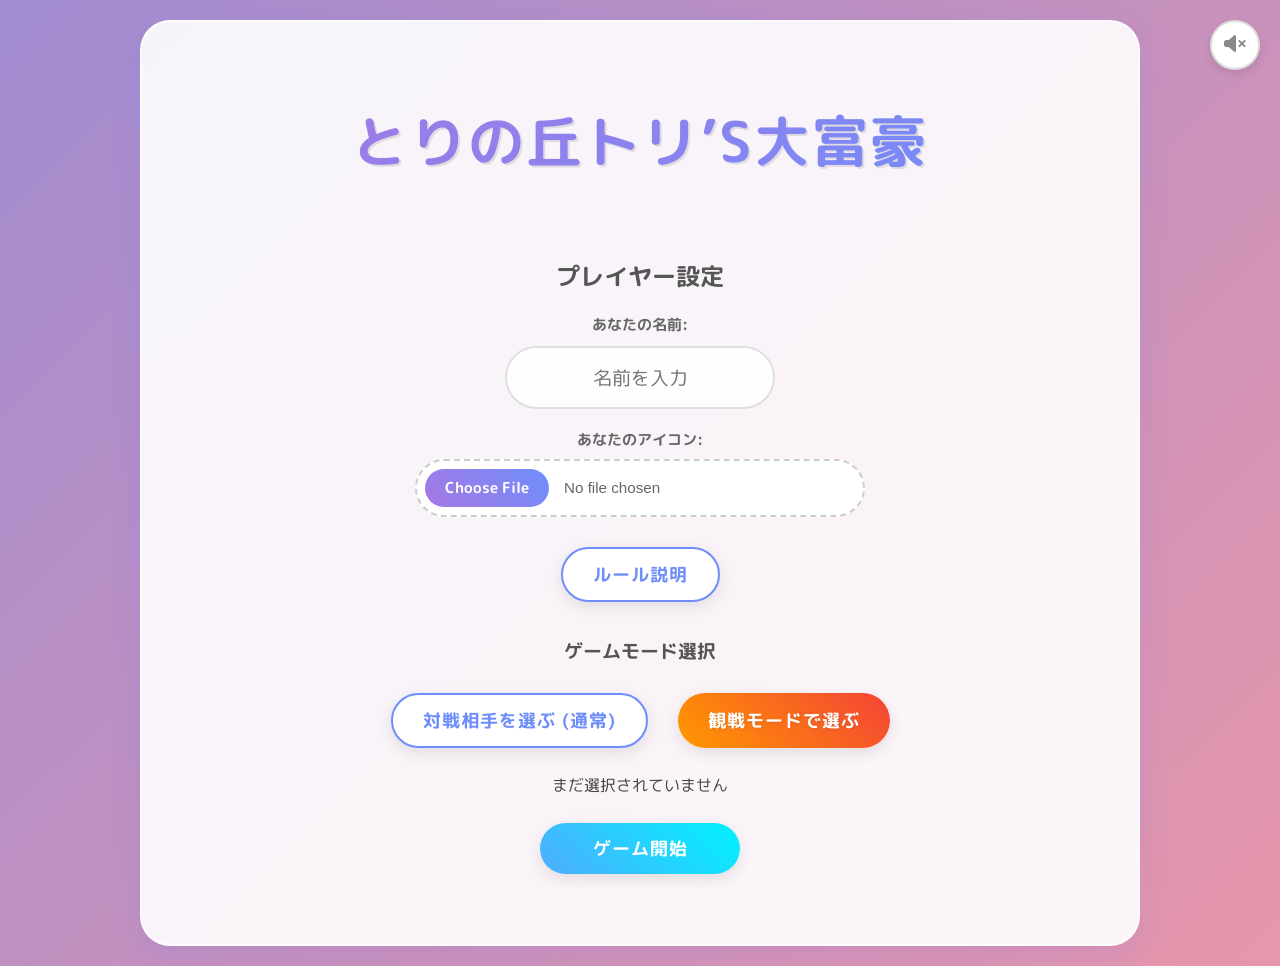
==== index.html @ 0a6dfde7 "Update index.html" ====
<!DOCTYPE html>
<html lang="ja">
<head>
  <meta charset="UTF-8">
  <meta name="viewport" content="width=device-width, initial-scale=1.0, maximum-scale=1.0, user-scalable=no">
  <script async src="https://www.googletagmanager.com/gtag/js?id=G-GNTX973GET"></script>
  <script>
    window.dataLayer = window.dataLayer || [];
    function gtag(){dataLayer.push(arguments);}
    gtag('js', new Date());
    gtag('config', 'G-GNTX973GET');
  </script>
  <title>無料ブラウザ大富豪！AIキャラと1人で対戦できるトランプゲーム｜とりの丘トリ’S</title>
  <meta name="description" content="インストール不要！1人ですぐ遊べる無料の大富豪ブラウザゲーム。みりんてゃとクラスメイト達が賑やかに戦うAI対戦で、都落ち・献上・観戦モードも搭載！">
  <meta name="keywords" content="大富豪, 無料, ブラウザゲーム, トランプ, 1人, AI対戦, とりの丘">
  <meta name="google-site-verification" content="b7ayC_ApkqZfpMCdnvnmZPQtpDMW8FATSpv0q1T2uV4" />
  <!-- 基本メタ -->
  <meta name="theme-color" content="#ffb6d5">

  <!-- Icons -->
  <link rel="icon" href="favicon.ico">
  <link rel="apple-touch-icon" href="apple-touch-icon.png">

  <!-- OGP -->
  <meta property="og:title" content="とりの丘トリズ大富豪">
  <meta property="og:description" content="インストール不要！1人ですぐ遊べる無料の大富豪ブラウザゲーム。みりんてゃとクラスメイト達が賑やかに戦うAI対戦で、都落ち・献上・観戦モードも搭載！">
  <meta property="og:image" content="https://daifugo-mofu.vercel.app/ogp.png">
  <meta property="og:url" content="https://daifugo-mofu.vercel.app/">
  <meta property="og:type" content="website">

  <!-- Font Awesome -->
  <link rel="stylesheet" href="https://cdnjs.cloudflare.com/ajax/libs/font-awesome/6.4.0/css/all.min.css">
  
  <!-- CSS -->
  <link rel="stylesheet" href="style.css">
</head>
<body>
    <!-- BGM切り替えボタン -->
    <button id="bgm-toggle" class="bgm-btn">
        <i class="fa-solid fa-volume-xmark"></i>
    </button>
    
    <!-- オーディオタグ -->
    <audio id="bgm-audio" src="daifugoBGM.ogg" loop preload="auto"></audio>

    <!-- ゲーム内通知（一番手前に表示） -->
    <div id="game-notification"></div>

    <!-- メインゲームコンテナ -->
    <div id="game-container">
        <h1>とりの丘トリ’S大富豪</h1>
        
        <!-- セットアップ画面 -->
        <div id="setup-screen">
            <h2>プレイヤー設定</h2>
            
            <div class="input-group">
                <label for="player-name">あなたの名前:</label>
                <input type="text" id="player-name" placeholder="名前を入力">
            </div>

            <div class="input-group">
                <label for="player-image">あなたのアイコン:</label>
                <input type="file" id="player-image" accept="image/png, image/jpeg, image/jpg, image/gif">
            </div>
            
            <button id="show-rules">ルール説明</button>
            
            <h3>ゲームモード選択</h3>
            <div style="display: flex; justify-content: center; gap: 10px; flex-wrap: wrap;">
                <button id="select-characters-btn">対戦相手を選ぶ (通常)</button>
                <button id="spectator-mode-btn" style="background: linear-gradient(45deg, #FF9800, #F44336);">観戦モードで選ぶ</button>
            </div>

            <div id="ai-character-selection" style="margin-top: 15px;">
                <p id="selection-status">まだ選択されていません</p>
            </div>
            
            <button id="start-game">ゲーム開始</button>
        </div>

        <!-- ゲームプレイ画面 -->
        <div id="game-screen" style="display: none;">
            <div id="field"></div>
            <div id="players"></div>
            <div id="player-hand"></div>
            <!-- ★スキップボタン（最初は非表示） -->
            <button id="skip-game-btn" style="display: none; margin: 0 auto 20px auto; background: linear-gradient(45deg, #FFC107, #FF9800); color: white; padding: 10px 30px; border-radius: 50px; font-weight: bold; box-shadow: 0 4px 15px rgba(255, 152, 0, 0.4);">
                <i class="fa-solid fa-forward"></i> 残りの試合をスキップ
            </button>
            <div id="controls">
                <button id="play-button">出す</button>
                <button id="pass-button">パス</button>
            </div>
        </div>
    </div>
    
    <!-- ルール説明モーダル -->
    <div id="rules-modal" class="modal">
        <div class="modal-content">
            <span class="close">&times;</span>
            <h2>ルール説明</h2>
            <div id="rule-explanation">
                <p>・最初に山札の52枚を、選択した人数で均等に配ります。</p>
                <p>・ゲームは時計回りで進行し、順番にカードを出します。</p>
                <p>・カードは同じ数字のものを1枚以上まとめて出せます。</p>
                <p>・場のカードより強いカードのみ出せます。（革命中は強弱が逆転します）</p>
                <p>・カードの強さは、3 < 4 < 5 < 6 < 7 < 8 < 9 < 10 < J < Q < K < A < 2 です。</p>
                <p>・8を含むカードを出すと、場が流れてリセットされ、同じ枚数のカードが出せます。</p>
                <p>・同じ数字を4枚出すと「革命」が発生し、カードの強弱が逆転します。</p>
                <p>・手札をすべて出し切ると上がりとなり、順位（大富豪・富豪・貧民・大貧民）が決定します。</p>
            
                <h3>【都落ち】</h3>
                <p>・前の試合で「大富豪」だったプレイヤーが、次の試合で負けた場合、順位に関係なく自動的に「大貧民」へ落ちます。</p>
            
                <h3>【献上（カード交換）】</h3>
                <p>・試合開始時、「大貧民」は「大富豪」に最も強いカードを2枚献上します。（富豪↔貧民は1枚）</p>
            
                <h3>【観戦モード】</h3>
                <p>・プレイヤーが参加せず、NPCキャラ（みりんてゃ達）が自動対戦する試合を観戦できます。</p>
            </div>
        </div>
    </div>

    <!-- キャラクター選択モーダル -->
    <div id="character-modal" class="modal">
        <!-- ワープボタン -->
        <button id="modal-jump-btn"><i class="fa-solid fa-arrow-down"></i></button>
    
        <div class="modal-content character-modal-content">
            <span class="close" id="close-character-modal">&times;</span>
            <h2>キャラクターを選択</h2>
            
            <div class="character-grid" id="character-grid">
                <!-- キャラクター一覧はJavaScriptで動的に生成 -->
            </div>
            
            <div class="character-details" id="character-details">
                <h3>キャラクタープロフィール</h3>
                <div class="character-portrait">
                    <img id="character-portrait" src="" alt="キャラクター画像">
                </div>
                <div class="character-info">
                    <h4 id="character-name">名前: -</h4>
                    <p id="character-mbti">MBTI: -</p>
                    <p id="character-enneagram">エニアグラム: -</p>
                    <p id="character-socionics" style="display:none;">ソシオニクス: -</p> 
                    <p id="character-description">説明: -</p>
                </div>
            </div>
            
            <div class="selected-characters" id="selected-characters">
                <h3>選択されたキャラクター</h3>
                <div id="selected-characters-list"></div>
                <button id="confirm-selection" class="confirm-btn">選択を確定</button>
            </div>
        </div>
    </div>

    <!-- リザルト（結果発表）モーダル -->
    <div id="result-modal" class="modal">
        <div class="modal-content result-content">
            <h2>ゲーム終了！</h2>
            <div id="result-list">
                <!-- ここに順位が入る -->
            </div>
            <div class="result-buttons">
                <button id="next-round-button">同じメンバーで次へ</button>
                <button id="title-button">タイトルに戻る</button>
            </div>
        </div>
    </div>

    <!-- スクリプト -->
    <script src="asset/characters/character_defs.js"></script>
    <script src="script.js"></script>
</body>
</html>
---- style.css ----
/* =========================================
   基本設定・フォント・変数
   ========================================= */
@import url('https://fonts.googleapis.com/css2?family=M+PLUS+Rounded+1c:wght@400;700&display=swap');

*, *::before, *::after {
    box-sizing: border-box;
}

:root {
    --primary-gradient: linear-gradient(135deg, #a777e3, #6e8efb);
    --secondary-gradient: linear-gradient(45deg, #ff9a9e, #fecfef);
    --accent-color: #ff6b6b;
    --text-color: #444;
    --glass-bg: rgba(255, 255, 255, 0.9);
    --glass-border: rgba(255, 255, 255, 0.6);
    --shadow-soft: 0 10px 30px rgba(100, 100, 255, 0.15);
    --shadow-strong: 0 25px 50px rgba(0,0,0,0.3);
}

html, body {
    width: 100%;
    margin: 0;
    padding: 0;
    /* overflow-x: hidden; ←これを消してJS制御に任せる */
}

body {
    font-family: 'M PLUS Rounded 1c', 'Segoe UI', sans-serif;
    background: linear-gradient(-45deg, #a777e3, #6e8efb, #ff9a9e, #a18cd1);
    background-size: 400% 400%;
    animation: gradientBG 15s ease infinite;
    display: flex;
    justify-content: center;
    align-items: center;
    min-height: 100vh;
    color: var(--text-color);
}

@keyframes gradientBG {
    0% { background-position: 0% 50%; }
    50% { background-position: 100% 50%; }
    100% { background-position: 0% 50%; }
}

/* =========================================
   ゲームコンテナ
   ========================================= */
#game-container {
    background: var(--glass-bg);
    backdrop-filter: blur(12px);
    border: 2px solid var(--glass-border);
    border-radius: 30px;
    box-shadow: var(--shadow-soft);
    padding: 40px;
    max-width: 1000px;
    width: 95%;
    position: relative;
    min-height: 600px; 
    margin: 20px auto;
}

h1 {
    text-align: center;
    font-size: 3.5em;
    margin-bottom: 30px;
    background: var(--primary-gradient);
    -webkit-background-clip: text;
    -webkit-text-fill-color: transparent;
    filter: drop-shadow(2px 2px 0px rgba(0,0,0,0.1));
    letter-spacing: 2px;
}

h2, h3 { color: #555; margin-top: 25px; text-align: center; }
#setup-screen { text-align: center; padding: 20px; }

/* 入力エリア */
#player-name {
    padding: 15px 25px; font-size: 1.2rem; border: 2px solid #e0e0e0;
    border-radius: 50px; margin: 10px auto; width: 60%; max-width: 400px;
    display: block; outline: none; transition: all 0.3s ease;
    background: rgba(255,255,255,0.9); font-family: inherit; text-align: center;
}
#player-name:focus { border-color: #6e8efb; box-shadow: 0 0 15px rgba(110, 142, 251, 0.3); transform: scale(1.02); }

.input-group { margin: 20px auto; text-align: center; max-width: 450px; }
.input-group label { display: block; color: #666; margin-bottom: 8px; font-weight: bold; font-size: 0.95rem; }

#player-image {
    font-size: 0.95rem; color: #666; background: white; padding: 8px;
    border-radius: 50px; border: 2px dashed #ccc; width: 100%; cursor: pointer; transition: all 0.3s;
}
#player-image:hover { border-color: #a777e3; background: #fbf5ff; }
#player-image::file-selector-button {
    padding: 8px 20px; margin-right: 15px; border-radius: 50px; border: none;
    background: linear-gradient(45deg, #a777e3, #6e8efb); color: white;
    font-weight: bold; cursor: pointer; font-family: 'M PLUS Rounded 1c', sans-serif; transition: transform 0.2s;
}
#player-image::file-selector-button:hover { transform: translateY(-2px); box-shadow: 0 4px 10px rgba(167, 119, 227, 0.4); }

/* ボタン */
button {
    font-family: 'M PLUS Rounded 1c', sans-serif; padding: 12px 30px; font-size: 1.1rem;
    border: none; border-radius: 50px; cursor: pointer; margin: 10px;
    transition: all 0.3s cubic-bezier(0.175, 0.885, 0.32, 1.275);
    font-weight: bold; box-shadow: 0 5px 15px rgba(0,0,0,0.1); letter-spacing: 1px;
}
button:hover { transform: translateY(-5px); box-shadow: 0 8px 20px rgba(0,0,0,0.2); }
button:active { transform: translateY(-2px); }

#spectator-mode-btn { background: linear-gradient(45deg, #ff9a9e 0%, #fecfef 99%, #fecfef 100%); color: white; text-shadow: 1px 1px 2px rgba(0,0,0,0.1); min-width: 200px; }
#spectator-mode-btn:hover { box-shadow: 0 8px 20px rgba(255, 154, 158, 0.4); }
#start-game, #confirm-characters, #confirm-selection, #next-round-button { background: linear-gradient(45deg, #4facfe 0%, #00f2fe 100%); color: white; min-width: 200px; }
#play-button { background: linear-gradient(45deg, #43e97b 0%, #38f9d7 100%); color: white; min-width: 140px; }
#pass-button, #title-button { background: linear-gradient(45deg, #ff9a9e 0%, #fecfef 99%, #fecfef 100%); color: white; min-width: 140px; }
#show-rules, #change-characters, #change-characters-btn, #select-characters-btn { background: white; color: #6e8efb; border: 2px solid #6e8efb; }
#show-rules:hover, #change-characters:hover, #change-characters-btn:hover, #select-characters-btn:hover { background: #f0f7ff; }

/* フィールド・カード */
#field {
    height: 320px; border: 4px dashed rgba(167, 119, 227, 0.3); border-radius: 30px;
    margin: 30px 0; display: flex; justify-content: center; align-items: center;
    background: rgba(255, 255, 255, 0.4); position: relative;
}
.card {
    width: 110px; height: 160px; border-radius: 12px; background-color: white;
    background-size: 100% 100%; background-repeat: no-repeat; display: inline-block;
    margin-right: -40px; position: relative; box-shadow: 0 5px 15px rgba(0,0,0,0.15);
    transition: all 0.3s ease; cursor: pointer; border: 1px solid rgba(0,0,0,0.1); flex-shrink: 0;
}
.card:last-child { margin-right: 20px; }
.card:hover { transform: translateY(-20px) scale(1.1); z-index: 100; box-shadow: 0 15px 30px rgba(0,0,0,0.25); }
.card.selected { transform: translateY(-30px); border: 3px solid var(--accent-color); box-shadow: 0 0 20px rgba(255, 107, 107, 0.6); z-index: 50; }

#player-hand {
    height: 230px; margin: 20px 0; padding: 30px 40px; background: rgba(255, 255, 255, 0.5);
    border-radius: 30px; display: flex; justify-content: flex-start; align-items: center;
    overflow-x: auto; overflow-y: hidden; border: 2px solid white;
    scrollbar-width: thin; white-space: nowrap;
}

/* 通知 */
#game-notification {
    position: fixed; top: 20px; left: 50%; transform: translate(-50%, -100px);
    background: rgba(255, 80, 80, 0.95); color: white; padding: 15px 40px;
    border-radius: 50px; font-weight: bold; font-size: 1.2rem;
    box-shadow: 0 10px 20px rgba(0,0,0,0.2); z-index: 10000;
    transition: transform 0.3s cubic-bezier(0.175, 0.885, 0.32, 1.275);
    pointer-events: none; white-space: nowrap;
    z-index: 2147483647 !important;
}
#game-notification.show { transform: translate(-50%, 0); }

/* リザルト */
.result-content { text-align: center; }
.result-row {
    display: flex; align-items: center; justify-content: space-between;
    background: white; padding: 15px; margin: 10px 0; border-radius: 15px;
    box-shadow: 0 5px 15px rgba(0,0,0,0.05); border-left: 5px solid #ccc;
}
.result-row.rank-1 { border-left-color: #ffd700; background: #fffdf0; }
.result-row.rank-2 { border-left-color: #c0c0c0; }
.result-row.rank-3 { border-left-color: #cd7f32; }
.result-row.rank-4 { border-left-color: #6e8efb; }
.result-row.rank-5 { border-left-color: #444; color: #666; }
.result-rank { font-size: 1.5rem; font-weight: bold; width: 50px; }
.result-name { font-size: 1.2rem; flex-grow: 1; text-align: left; padding-left: 20px; }
.result-title { font-weight: bold; }

/* BGMボタン（固定：右上） */
.bgm-btn {
    position: fixed; top: 20px; right: 20px; z-index: 10001;
    width: 50px; height: 50px; border-radius: 50%; background: white; color: #888;
    border: 2px solid #ddd; font-size: 1.2rem; display: flex;
    justify-content: center; align-items: center; box-shadow: 0 4px 10px rgba(0,0,0,0.1);
    transition: all 0.3s; padding: 0; margin: 0;
}
.bgm-btn:hover { transform: scale(1.1); background: #f0f7ff; color: #6e8efb; border-color: #6e8efb; }
.bgm-btn.playing { color: #ff6b6b; border-color: #ff6b6b; background: #fff0f0; animation: pulse 2s infinite; }
@keyframes pulse {
    0% { box-shadow: 0 0 0 0 rgba(255, 107, 107, 0.4); }
    70% { box-shadow: 0 0 0 10px rgba(255, 107, 107, 0); }
    100% { box-shadow: 0 0 0 0 rgba(255, 107, 107, 0); }
}

/* =========================================
   モーダル共通（PC版の基本）
   ========================================= */
.modal {
    display: none; /* ここを none に戻す！ */
    position: fixed; z-index: 3000; left: 0; top: 0;
    width: 100%; height: 100%; background-color: rgba(0, 0, 0, 0.6);
    backdrop-filter: blur(8px);
    justify-content: center; align-items: center;
    overflow: hidden; 
}
/* JSで表示する時だけflexにする */
.modal[style*="display: block"] { display: flex !important; }

/* モーダルの箱（PC版） */
.modal-content, .character-modal-content {
    background: rgba(255, 255, 255, 0.98); 
    margin: 0; padding: 20px; border-radius: 20px;
    width: 95%; max-width: 1000px; height: 90vh; 
    box-shadow: var(--shadow-strong); position: relative;
    border: 1px solid white; animation: slideDown 0.4s ease;
    
    /* 中身のスクロール許可 */
    overflow-y: auto; display: block; 
    scrollbar-width: thin; scrollbar-color: #cbaaca #f1f1f1;
}

@keyframes slideDown { from { opacity: 0; transform: translateY(-20px); } to { opacity: 1; transform: translateY(0); } }

/* =========================================
   ★修正3: スクロールロックの強化
   ========================================= */
/* モーダルが開いている時は、裏側のスクロールを完全に禁止 */
html.modal-open, body.modal-open {
    overflow: hidden !important;
    height: 100vh !important;
    position: fixed; /* これを入れるとiPhoneでもガチガチに固まる */
    width: 100%;
}

/* 閉じるボタン */
.close {
    color: #aaa; font-size: 32px; font-weight: bold; cursor: pointer;
    transition: color 0.3s; 
    position: absolute; left: 20px; top: 15px; z-index: 20000;
}
.close:hover { color: #ff6b6b; }

/* =========================================
   キャラ選択画面
   ========================================= */
.character-modal-content > h2 { margin-top: 10px; margin-bottom: 10px; text-align: center; }

/* プロフエリア */
.character-details {
    margin: 10px 0; display: flex; align-items: center; gap: 15px;
    background: #f8f9fa; border-radius: 20px; padding: 10px; border: 2px solid #eee;
}
.character-portrait img { width: 100px; height: 100px; border-radius: 50%; border: 4px solid #a777e3; box-shadow: 0 5px 15px rgba(0,0,0,0.2); }
#character-description { white-space: pre-wrap; line-height: 1.5; font-size: 0.95rem; }

/* キャラ一覧 */
#character-grid { overflow: visible; height: auto; padding: 0; }
.character-section-grid { display: grid; grid-template-columns: repeat(auto-fill, minmax(130px, 1fr)); gap: 15px; }

.character-card {
    background: white; border-radius: 20px; padding: 10px; text-align: center;
    cursor: pointer; transition: all 0.3s ease; border: 3px solid transparent; 
    box-shadow: 0 5px 10px rgba(0,0,0,0.05); width: 100%;
}
.character-card:hover { transform: translateY(-5px); box-shadow: 0 10px 20px rgba(0,0,0,0.15); border-color: #e0e0e0; }
.character-card.selected { border-color: #a777e3; background: #fbf5ff; transform: scale(1.02); box-shadow: 0 5px 15px rgba(167, 119, 227, 0.4); }
.character-card img { width: 80px; height: 80px; border-radius: 50%; object-fit: cover; margin-bottom: 5px; border: 3px solid #eee; box-shadow: 0 4px 8px rgba(0,0,0,0.1); }

/* 決定ボタンエリア */
.selected-characters {
    position: static; 
    background: transparent; border: none; box-shadow: none;
    padding: 20px 0 100px 0; 
    margin-top: 10px; text-align: center; border-top: 2px dashed #ddd;
}

#selected-characters-list { display: flex; flex-wrap: wrap; gap: 10px; margin: 15px 0; justify-content: center; }
.selected-character {
    background: var(--primary-gradient); color: white; padding: 8px 15px; border-radius: 20px;
    font-size: 0.9rem; display: flex; align-items: center; gap: 10px;
    box-shadow: 0 3px 6px rgba(0,0,0,0.2);
}
.remove-character {
    cursor: pointer; background: white; color: #a777e3; border-radius: 50%; width: 20px; height: 20px;
    display: flex; justify-content: center; align-items: center; font-weight: bold; font-size: 14px; line-height: 1;
}

.player {
    background: white; padding: 10px 20px; border-radius: 50px;
    box-shadow: 0 5px 15px rgba(0,0,0,0.05); border: 2px solid #eee;
    margin: 5px; display: inline-block; min-width: 140px; text-align: center;
    transition: all 0.3s;
}

/* =========================================
   ★修正1: 矢印ボタン（PC・スマホ共通）
   左下(bottom)の設定を消して、右上(top/right)にするよ！
   ========================================= */
/* =========================================
   ★修正: 矢印ボタン（位置をもっと下に）
   ========================================= */
#modal-jump-btn {
    position: fixed !important;
    top: 130px !important;    /* ★80px → 130px に変更（BGMボタンから離す） */
    right: 20px !important;
    z-index: 2147483647 !important; /* 最強のz-index */
    
    width: 50px; height: 50px;
    border-radius: 50%;
    background: var(--accent-color);
    color: white;
    font-size: 1.2rem;
    box-shadow: 0 4px 10px rgba(0,0,0,0.2);
    border: 3px solid white;
    cursor: pointer;
    
    /* display: none; ←これを消してJS制御だけにする */
    display: none; 
    align-items: center;
    justify-content: center;
    animation: bounce 2s infinite;
}

/* =========================================
   ルールモーダル専用の復活スタイル
   ========================================= */
#rules-modal .modal-content {
    /* 昔のポップアップ風スタイルに戻す */
    width: 90% !important;
    max-width: 800px !important;
    height: auto !important;
    max-height: 85vh !important;
    
    /* 画面中央寄せ */
    position: relative !important;
    margin: 5vh auto !important; 
    top: auto !important;
    left: auto !important;
    border-radius: 25px !important;
    
    /* 余白と装飾 */
    padding: 30px !important;
    border: 4px solid #a777e3 !important;
    box-shadow: 0 10px 40px rgba(0,0,0,0.3) !important;
}

#rules-modal h2 {
    color: #a777e3;
    border-bottom: 2px solid #ddd;
    padding-bottom: 10px;
}

#rule-explanation h3 {
    color: #6e8efb;
    border-left: 5px solid #6e8efb;
    padding-left: 10px;
    margin-top: 25px;
    text-align: left;
    background: #f0f7ff;
    padding: 5px 10px;
    border-radius: 0 10px 10px 0;
}

#rule-explanation p {
    text-align: left;
    line-height: 1.8;
    margin-bottom: 8px;
    padding-left: 5px;
}

/* 下向きに弾むアニメーション */
@keyframes bounce {
    0%, 20%, 50%, 80%, 100% {transform: translateY(0);}
    40% {transform: translateY(5px);}
    60% {transform: translateY(3px);}
}

/* セリフ吹き出し */
#dialogue {
    position: fixed; bottom: 120px; left: 50%; background: transparent;
    border: none; box-shadow: none; width: auto; max-width: 90%;
    pointer-events: none; display: none; z-index: 9999;
}
@keyframes popInStable { 0% { transform: translate(-50%, 0) scale(0.8); opacity: 0; } 100% { transform: translate(-50%, 0) scale(1); opacity: 1; } }
#dialogue.pop-in { animation: popInStable 0.3s cubic-bezier(0.175, 0.885, 0.32, 1.275) forwards; }
.dialogue-container {
    display: flex; align-items: center; background: rgba(255, 255, 255, 0.95);
    padding: 15px 25px; border-radius: 50px; border: 3px solid #a777e3;
    box-shadow: 0 10px 25px rgba(0,0,0,0.2); min-width: 300px; justify-content: center;
}
.dialogue-icon { flex-shrink: 0; margin-right: 15px; }
.dialogue-icon img, .dialogue-icon .fallback-icon { width: 60px; height: 60px; border-radius: 50%; border: 2px solid #a777e3; object-fit: cover; background: #fff; display: block; }
.dialogue-icon .fallback-icon { display: flex; align-items: center; justify-content: center; background: #eee; color: #a777e3; font-weight: bold; font-size: 24px; }
.dialogue-content { text-align: left; flex-grow: 1; }
.dialogue-name { font-size: 0.85rem; color: #666; display: block; margin-bottom: 2px; }
.dialogue-text { font-size: 1.1rem; font-weight: bold; color: #333; }

/* =========================================
   ★スマホ対応（シンプルイズベスト修正版）
   ========================================= */
@media (max-width: 768px) {
    /* === ①全体レイアウト（flexをやめてblockに戻す） === */
    html, body {
        height: 100%;
        /* overflow: hidden; は削除済み */
    }
    
    #game-container { 
        /* ★上を130px空ける */
        padding-top: 170px !important;
        padding-left: 20px !important;
        padding-right: 20px !important;
        padding-bottom: 50px !important;
        
        width: 100%;
        min-height: 100dvh; /* 画面の高さいっぱいに伸ばす */
        
        border-radius: 0;
        border: none;
        margin: 0;
        
        /* ★重要：ここを「block」に戻す！これで変な位置ズレが直る */
        display: block !important; 
        overflow-y: auto !important; /* スクロール許可 */
    }

    h1 { 
        text-align: center;
        /* ★修正: タイトル自体にも少し余白を持たせておく */
        margin-top: 10px !important;
        margin-bottom: 30px !important;
        font-size: 1.8em; 
        line-height: 1.2;
    }
    
    /* === ②ゲーム画面の修正（バグの原因を除去！） === */
    #game-screen {
        width: 100% !important;
        /* ★ここにあった display: block !important; を削除したよ！！ */
        /* これでJSの制御（非表示）が効くようになる */
        
        margin-top: 0;
    }

    #field {
        height: 280px !important; 
        margin: 10px 0 !important;
    }

    #player-hand { 
        height: 160px !important; 
        padding: 10px 10px !important; 
        justify-content: flex-start !important;
        
        /* 横並び・スクロール設定 */
        display: flex !important;
        flex-direction: row !important; /* 横並び明示 */
        flex-wrap: nowrap !important;   /* 折り返し禁止 */
        overflow-x: auto !important;    /* 横スクロール許可 */
        -webkit-overflow-scrolling: touch;
        
        width: 100%;
        background: rgba(255, 255, 255, 0.4);
    }
    
    .card { 
        width: 70px !important; 
        height: 105px !important; 
        margin-right: -25px !important; 
        flex-shrink: 0 !important; 
    }

    /* === ③モーダル（キャラ選択など） === */
    .modal {
        padding: 0 !important;
        align-items: flex-start !important;
        background-color: rgba(255, 255, 255, 1) !important;
    }

    .modal-content, .character-modal-content {
        width: 100% !important;
        height: 100dvh !important;
        max-height: none !important;
        margin: 0 !important;
        border-radius: 0 !important;
        top: 0 !important;
        left: 0 !important;
        border: none !important;
        
        padding-top: 100px !important;
        padding-bottom: 150px !important; 
        overflow-y: auto !important;
    }
    
    /* === ④ボタン類 === */
    .close {
        position: fixed !important;
        top: 20px !important;
        left: 20px !important;
        z-index: 2147483647 !important;
        background: rgba(255, 255, 255, 0.9);
        width: 44px; height: 44px;
        border-radius: 50%;
        text-align: center;
        line-height: 44px;
        box-shadow: 0 2px 8px rgba(0,0,0,0.2);
        color: #555 !important;
        display: block !important;
    }

    #modal-jump-btn { 
        top: 100px !important; 
        right: 20px !important;
    }
    #rules-modal .modal-content {
        width: 95% !important;
        margin: 10vh auto !important;
        padding: 20px !important;
        height: 70vh !important; /* 程よい高さ */
    }
    #dialogue { width: 95%; bottom: 80px; }
    .character-section-grid { grid-template-columns: repeat(2, 1fr); gap: 10px; }
}
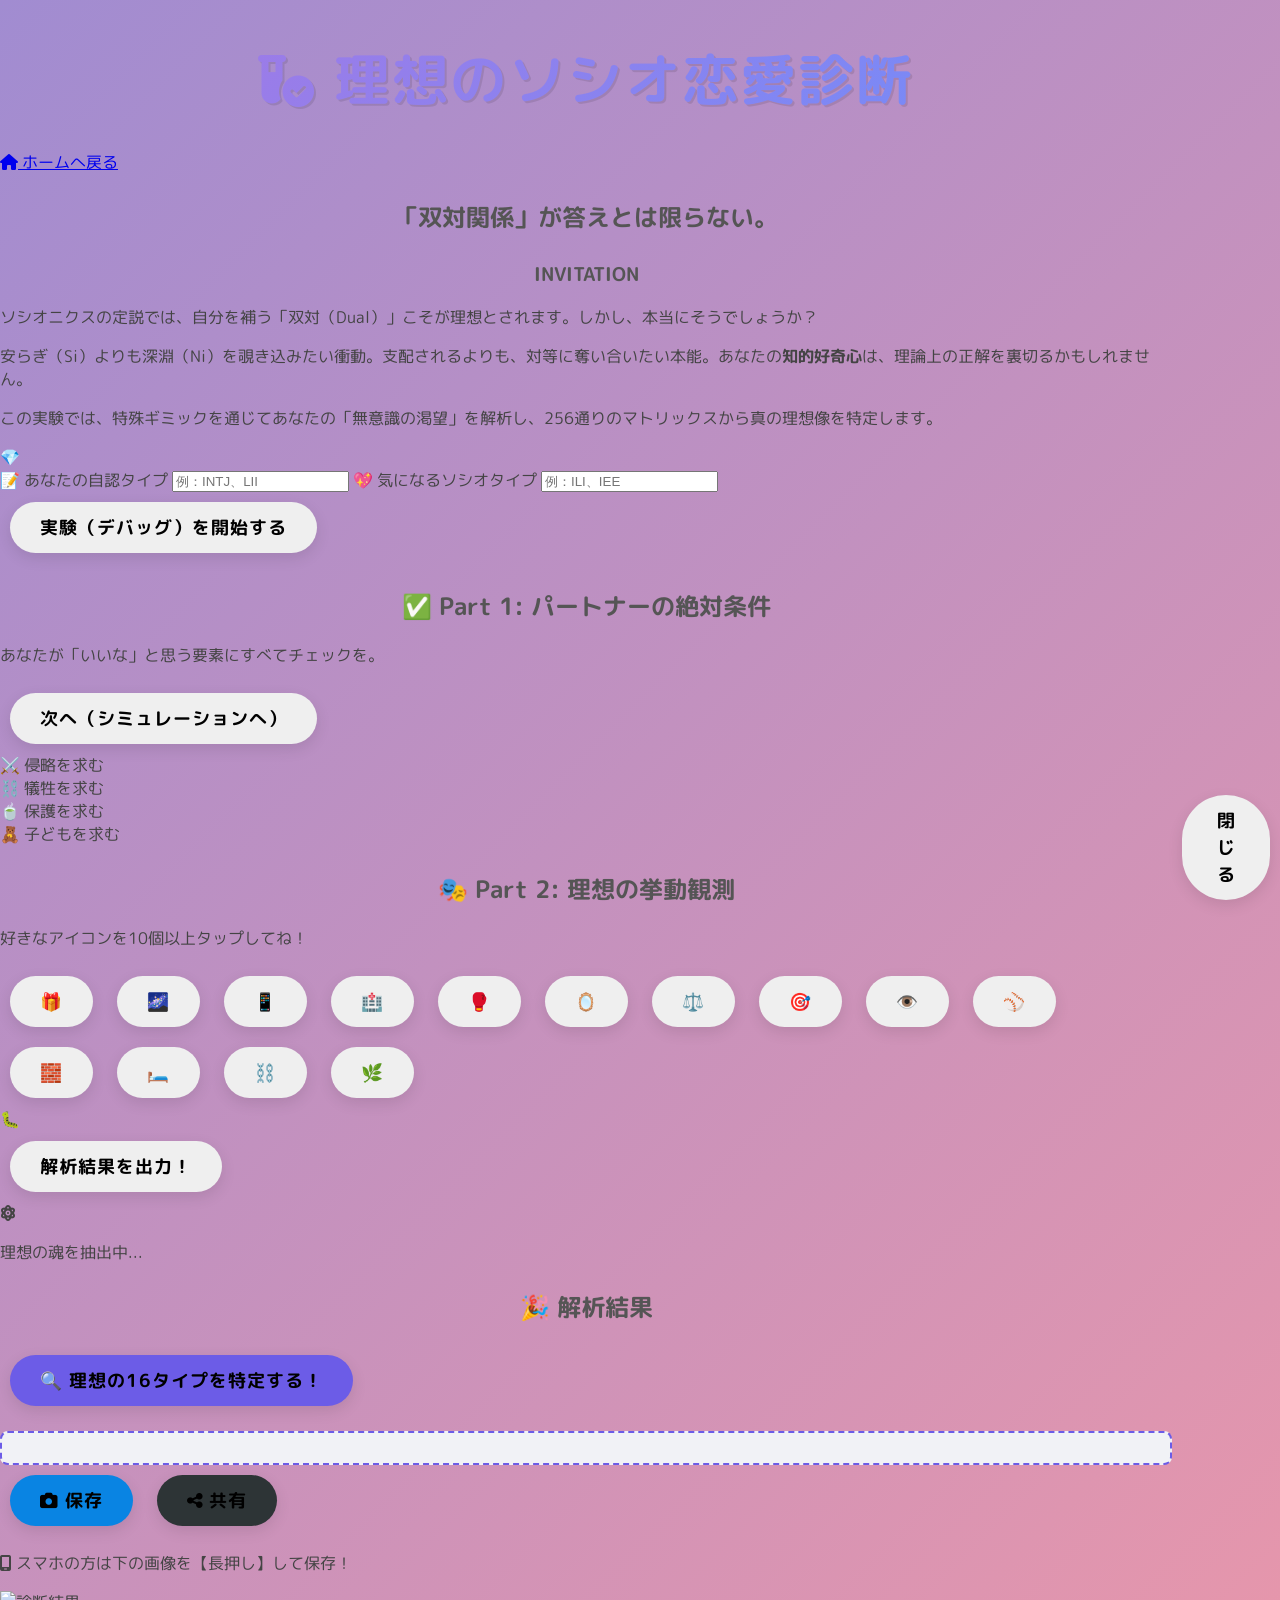
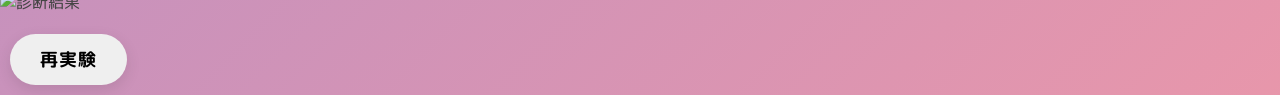
==== commit 49c82506: "Update index.html" ====
--- a/index.html
+++ b/index.html
@@ -2,7 +2,7 @@
 <html lang="ja">
 <head>
   <meta charset="UTF-8">
-  <meta name="viewport" content="width=device-width, initial-scale=1.0, maximum-scale=1.0, user-scalable=no">
+  <meta name="viewport" content="width=device-width, initial-scale=1.0">
   <script async src="https://www.googletagmanager.com/gtag/js?id=G-GNTX973GET"></script>
   <script>
     window.dataLayer = window.dataLayer || [];
@@ -10,169 +10,144 @@
     gtag('js', new Date());
     gtag('config', 'G-GNTX973GET');
   </script>
-  <title>無料ブラウザ大富豪！AIキャラと1人で対戦できるトランプゲーム｜とりの丘トリ’S</title>
-  <meta name="description" content="インストール不要！1人ですぐ遊べる無料の大富豪ブラウザゲーム。みりんてゃとクラスメイト達が賑やかに戦うAI対戦で、都落ち・献上・観戦モードも搭載！">
-  <meta name="keywords" content="大富豪, 無料, ブラウザゲーム, トランプ, 1人, AI対戦, とりの丘">
-  <meta name="google-site-verification" content="b7ayC_ApkqZfpMCdnvnmZPQtpDMW8FATSpv0q1T2uV4" />
-  <!-- 基本メタ -->
-  <meta name="theme-color" content="#ffb6d5">
+  <!-- ★ SEO基本設定 ★ -->
+  <title>理想のソシオニクス恋愛診断💓 | あなたの「真の理想」を暴く</title>
+  <meta name="description" content="既存の相性論を疑え！ソシオニクスの理論に基づき、あなたが本能的に惹かれる相手の役割（侵略者・犠牲者・保護者・子ども）を特殊ギミックで炙り出します。">
+  <meta name="keywords" content="ソシオニクス, 恋愛診断, 相性診断, 心理テスト, 16タイプ, LII, ILI, 恋愛スタイル">
+  <meta name="author" content="Mitsuki">
 
-  <!-- Icons -->
-  <link rel="icon" href="favicon.ico">
-  <link rel="apple-touch-icon" href="apple-touch-icon.png">
+  <!-- ★ OGP設定 (SNS共有時の見栄え) ★ -->
+  <meta property="og:title" content="理想のソシオニクス恋愛診断💓">
+  <meta property="og:description" content="「双対関係」が答えとは限らない。あなたが惹かれる真の理想像を、体験型ミニゲームで解読します。">
+  <meta property="og:type" content="website">
+  <meta property="og:url" content="https://mofu-mitsu.github.io/ideal-partner-diagnosis/">
+  <meta property="og:image" content="https://mofu-mitsu.github.io/ideal-partner-diagnosis/ogp.png">
+  <meta property="og:site_name" content="理想のソシオニクス恋愛診断">
+  
+  <!-- Twitter/X Card -->
+  <meta name="twitter:card" content="summary_large_image">
+  <meta name="twitter:title" content="理想のソシオニクス恋愛診断💓">
+  <meta name="twitter:description" content="既存の相性論を疑え。あなたの深層心理に眠る理想のパートナー像を特定します。">
+  <meta name="twitter:image" content="https://mofu-mitsu.github.io/ideal-partner-diagnosis/ogp.png">
 
-  <!-- OGP -->
-  <meta property="og:title" content="とりの丘トリズ大富豪">
-  <meta property="og:description" content="インストール不要！1人ですぐ遊べる無料の大富豪ブラウザゲーム。みりんてゃとクラスメイト達が賑やかに戦うAI対戦で、都落ち・献上・観戦モードも搭載！">
-  <meta property="og:image" content="https://daifugo-mofu.vercel.app/ogp.png">
-  <meta property="og:url" content="https://daifugo-mofu.vercel.app/">
-  <meta property="og:type" content="website">
+  <!-- ★ 絵文字ファビコン 💎 ★ -->
+  <link rel="icon" href="data:image/svg+xml,<svg xmlns=%22http://www.w3.org/2000/svg%22 viewBox=%220 0 100 100%22><text x=%2250%%22 y=%2250%%22 style=%22dominant-baseline:central;text-anchor:middle;font-size:90px;%22>💎</text></svg>">
 
-  <!-- Font Awesome -->
+  <!-- 外部ライブラリ -->
   <link rel="stylesheet" href="https://cdnjs.cloudflare.com/ajax/libs/font-awesome/6.4.0/css/all.min.css">
-  
-  <!-- CSS -->
+  <script src="https://cdnjs.cloudflare.com/ajax/libs/html2canvas/1.4.1/html2canvas.min.js"></script>
+<!-- ★ 手描き風フォントの読み込み -->
+  <link href="https://fonts.googleapis.com/css2?family=Yomogi&display=swap" rel="stylesheet">
   <link rel="stylesheet" href="style.css">
 </head>
 <body>
-    <!-- BGM切り替えボタン -->
-    <button id="bgm-toggle" class="bgm-btn">
-        <i class="fa-solid fa-volume-xmark"></i>
-    </button>
-    
-    <!-- オーディオタグ -->
-    <audio id="bgm-audio" src="daifugoBGM.ogg" loop preload="auto"></audio>
+  <div class="container">
+    <header><h1><i class="fa-solid fa-vial-circle-check"></i> 理想のソシオ恋愛診断</h1></header>
 
-    <!-- ゲーム内通知（一番手前に表示） -->
-    <div id="game-notification"></div>
+    <main>
+      <section id="start-screen" class="screen active">
+        <div class="start-box">
+          <a href="https://mofu-mitsu.github.io/lab.html" class="home-link"><i class="fa-solid fa-house"></i> ホームへ戻る</a>
+          
+          <h2>「双対関係」が答えとは限らない。</h2>
+          
+          <!-- ✉️ 招待状セクション -->
+          <div class="invitation-card">
+            <h3>INVITATION</h3>
+            <p>ソシオニクスの定説では、自分を補う「双対（Dual）」こそが理想とされます。しかし、本当にそうでしょうか？</p>
+            <p>安らぎ（Si）よりも深淵（Ni）を覗き込みたい衝動。支配されるよりも、対等に奪い合いたい本能。あなたの<b>知的好奇心</b>は、理論上の正解を裏切るかもしれません。</p>
+            <p>この実験では、特殊ギミックを通じてあなたの「無意識の渇望」を解析し、256通りのマトリックスから真の理想像を特定します。</p>
+            <div class="wax-seal">💎</div>
+          </div>
+          
+          <div class="identity-input-box">
+            <label for="type-input">📝 あなたの自認タイプ</label>
+            <input type="text" id="type-input" placeholder="例：INTJ、LII">
+            <label for="ideal-socio" style="margin-top:15px;">💖 気になるソシオタイプ</label>
+            <input type="text" id="ideal-socio" placeholder="例：ILI、IEE">
+          </div>
+          
+          <button id="start-btn" class="btn btn-large">実験（デバッグ）を開始する</button>
+        </div>
+      </section>
 
-    <!-- メインゲームコンテナ -->
-    <div id="game-container">
-        <h1>とりの丘トリ’S大富豪</h1>
-        
-        <!-- セットアップ画面 -->
-        <div id="setup-screen">
-            <h2>プレイヤー設定</h2>
-            
-            <div class="input-group">
-                <label for="player-name">あなたの名前:</label>
-                <input type="text" id="player-name" placeholder="名前を入力">
-            </div>
+      <section id="checkbox-screen" class="screen">
+        <h2>✅ Part 1: パートナーの絶対条件</h2>
+        <p>あなたが「いいな」と思う要素にすべてチェックを。</p>
+        <div id="checkbox-container"></div>
+        <button id="to-room-btn" class="btn">次へ（シミュレーションへ）</button>
+      </section>
 
-            <div class="input-group">
-                <label for="player-image">あなたのアイコン:</label>
-                <input type="file" id="player-image" accept="image/png, image/jpeg, image/jpg, image/gif">
-            </div>
-            
-            <button id="show-rules">ルール説明</button>
-            
-            <h3>ゲームモード選択</h3>
-            <div style="display: flex; justify-content: center; gap: 10px; flex-wrap: wrap;">
-                <button id="select-characters-btn">対戦相手を選ぶ (通常)</button>
-                <button id="spectator-mode-btn" style="background: linear-gradient(45deg, #FF9800, #F44336);">観戦モードで選ぶ</button>
-            </div>
-
-            <div id="ai-character-selection" style="margin-top: 15px;">
-                <p id="selection-status">まだ選択されていません</p>
-            </div>
-            
-            <button id="start-game">ゲーム開始</button>
+      <section id="room-screen" class="screen">
+        <div id="gauge-container">
+          <div class="gauge-row"><span>⚔️ 侵略を求む</span><div class="bar-bg"><div id="bar-aggressor" class="bar aggressor"></div></div></div>
+          <div class="gauge-row"><span>⛓️ 犠牲を求む</span><div class="bar-bg"><div id="bar-victim" class="bar victim"></div></div></div>
+          <div class="gauge-row"><span>🍵 保護を求む</span><div class="bar-bg"><div id="bar-caring" class="bar caring"></div></div></div>
+          <div class="gauge-row"><span>🧸 子どもを求む</span><div class="bar-bg"><div id="bar-childlike" class="bar childlike"></div></div></div>
         </div>
 
-        <!-- ゲームプレイ画面 -->
-        <div id="game-screen" style="display: none;">
-            <div id="field"></div>
-            <div id="players"></div>
-            <div id="player-hand"></div>
-            <!-- ★スキップボタン（最初は非表示） -->
-            <button id="skip-game-btn" style="display: none; margin: 0 auto 20px auto; background: linear-gradient(45deg, #FFC107, #FF9800); color: white; padding: 10px 30px; border-radius: 50px; font-weight: bold; box-shadow: 0 4px 15px rgba(255, 152, 0, 0.4);">
-                <i class="fa-solid fa-forward"></i> 残りの試合をスキップ
-            </button>
-            <div id="controls">
-                <button id="play-button">出す</button>
-                <button id="pass-button">パス</button>
-            </div>
+        <h2>🎭 Part 2: 理想の挙動観測</h2>
+        <p class="room-guide">好きなアイコンを10個以上タップしてね！</p>
+        <div id="room">
+          <button class="room-item" id="item-wish">🎁</button>
+          <button class="room-item" id="item-abyss">🌌</button>
+          <button class="room-item" id="item-phone">📱</button>
+          <button class="room-item" id="item-clinic">🏥</button>
+          <button class="room-item" id="item-fight">🥊</button>
+          <button class="room-item" id="item-mirror">🪞</button>
+          <button class="room-item" id="item-tug">⚖️</button>
+          <button class="room-item" id="item-target">🎯</button>
+          <button class="room-item" id="item-eye">👁️</button>
+          <button class="room-item" id="item-bugtoss">⚾</button>
+          <button class="room-item" id="item-walldon">🧱</button>
+          
+          <button class="room-item" id="item-care">🛏️</button>
+          <button class="room-item" id="item-chase">⛓️</button>
+          <button class="room-item" id="item-invasion">🌿</button>
+
+          <div id="item-bug">🐛</div>
+          <div id="bug-speech" class="hidden"></div>
         </div>
-    </div>
-    
-    <!-- ルール説明モーダル -->
-    <div id="rules-modal" class="modal">
-        <div class="modal-content">
-            <span class="close">&times;</span>
-            <h2>ルール説明</h2>
-            <div id="rule-explanation">
-                <p>・最初に山札の52枚を、選択した人数で均等に配ります。</p>
-                <p>・ゲームは時計回りで進行し、順番にカードを出します。</p>
-                <p>・カードは同じ数字のものを1枚以上まとめて出せます。</p>
-                <p>・場のカードより強いカードのみ出せます。（革命中は強弱が逆転します）</p>
-                <p>・カードの強さは、3 < 4 < 5 < 6 < 7 < 8 < 9 < 10 < J < Q < K < A < 2 です。</p>
-                <p>・8を含むカードを出すと、場が流れてリセットされ、同じ枚数のカードが出せます。</p>
-                <p>・同じ数字を4枚出すと「革命」が発生し、カードの強弱が逆転します。</p>
-                <p>・手札をすべて出し切ると上がりとなり、順位（大富豪・富豪・貧民・大貧民）が決定します。</p>
-            
-                <h3>【都落ち】</h3>
-                <p>・前の試合で「大富豪」だったプレイヤーが、次の試合で負けた場合、順位に関係なく自動的に「大貧民」へ落ちます。</p>
-            
-                <h3>【献上（カード交換）】</h3>
-                <p>・試合開始時、「大貧民」は「大富豪」に最も強いカードを2枚献上します。（富豪↔貧民は1枚）</p>
-            
-                <h3>【観戦モード】</h3>
-                <p>・プレイヤーが参加せず、NPCキャラ（みりんてゃ達）が自動対戦する試合を観戦できます。</p>
-            </div>
+        <button id="submit-btn" class="btn hidden">解析結果を出力！</button>
+      </section>
+
+      <section id="result-screen" class="screen">
+        <!-- ⌛ ローディング画面 -->
+        <div id="loading-overlay" class="hidden">
+          <div class="loader-content">
+            <i class="fa-solid fa-atom fa-spin"></i>
+            <p>理想の魂を抽出中...</p>
+          </div>
         </div>
-    </div>
+        <div id="capture-area">
+          <h2>🎉 解析結果</h2>
+          <div id="result-identity" class="result-identity"></div>
+          <div id="result-content"></div>
 
-    <!-- キャラクター選択モーダル -->
-    <div id="character-modal" class="modal">
-        <!-- ワープボタン -->
-        <button id="modal-jump-btn"><i class="fa-solid fa-arrow-down"></i></button>
-    
-        <div class="modal-content character-modal-content">
-            <span class="close" id="close-character-modal">&times;</span>
-            <h2>キャラクターを選択</h2>
-            
-            <div class="character-grid" id="character-grid">
-                <!-- キャラクター一覧はJavaScriptで動的に生成 -->
-            </div>
-            
-            <div class="character-details" id="character-details">
-                <h3>キャラクタープロフィール</h3>
-                <div class="character-portrait">
-                    <img id="character-portrait" src="" alt="キャラクター画像">
-                </div>
-                <div class="character-info">
-                    <h4 id="character-name">名前: -</h4>
-                    <p id="character-mbti">MBTI: -</p>
-                    <p id="character-enneagram">エニアグラム: -</p>
-                    <p id="character-socionics" style="display:none;">ソシオニクス: -</p> 
-                    <p id="character-description">説明: -</p>
-                </div>
-            </div>
-            
-            <div class="selected-characters" id="selected-characters">
-                <h3>選択されたキャラクター</h3>
-                <div id="selected-characters-list"></div>
-                <button id="confirm-selection" class="confirm-btn">選択を確定</button>
-            </div>
+          <!-- ★ 16タイプ特定ギミック！ -->
+          <div id="extra-diagnosis-area" style="margin-top:20px;">
+            <button id="detail-btn" class="btn" style="background:#6c5ce7;">🔍 理想の16タイプを特定する！</button>
+            <div id="detail-result" class="hidden" style="margin-top:15px; padding:15px; background:#f1f2f6; border-radius:8px; border:2px dashed #6c5ce7;"></div>
+          </div>
         </div>
-    </div>
+        
+        <div class="share-actions">
+          <button id="save-img-btn" class="btn action-btn" style="background:#0984e3;"><i class="fa-solid fa-camera"></i> 保存</button>
+          <button id="share-nav-btn" class="btn action-btn" style="background:#2d3436;"><i class="fa-solid fa-share-nodes"></i> 共有</button>
+        </div>
+        <div id="img-output-area" class="hidden">
+          <p class="mobile-save-guide"><i class="fa-solid fa-mobile-screen"></i> スマホの方は下の画像を【長押し】して保存！</p>
+          <img id="result-image" src="" alt="診断結果">
+        </div>
+        <button id="retry-btn" class="btn" style="margin-top:20px;">再実験</button>
+      </section>
+    </main>
+  </div>
 
-    <!-- リザルト（結果発表）モーダル -->
-    <div id="result-modal" class="modal">
-        <div class="modal-content result-content">
-            <h2>ゲーム終了！</h2>
-            <div id="result-list">
-                <!-- ここに順位が入る -->
-            </div>
-            <div class="result-buttons">
-                <button id="next-round-button">同じメンバーで次へ</button>
-                <button id="title-button">タイトルに戻る</button>
-            </div>
-        </div>
-    </div>
+  <div id="modal-overlay" class="hidden"><div id="modal-content"></div></div>
+  <div id="custom-alert" class="hidden"><div class="alert-box"><div id="alert-msg"></div><button id="alert-close" class="btn">閉じる</button></div></div>
 
-    <!-- スクリプト -->
-    <script src="asset/characters/character_defs.js"></script>
-    <script src="script.js"></script>
+  <script src="data.js"></script>
+  <script src="script.js"></script>
 </body>
 </html>
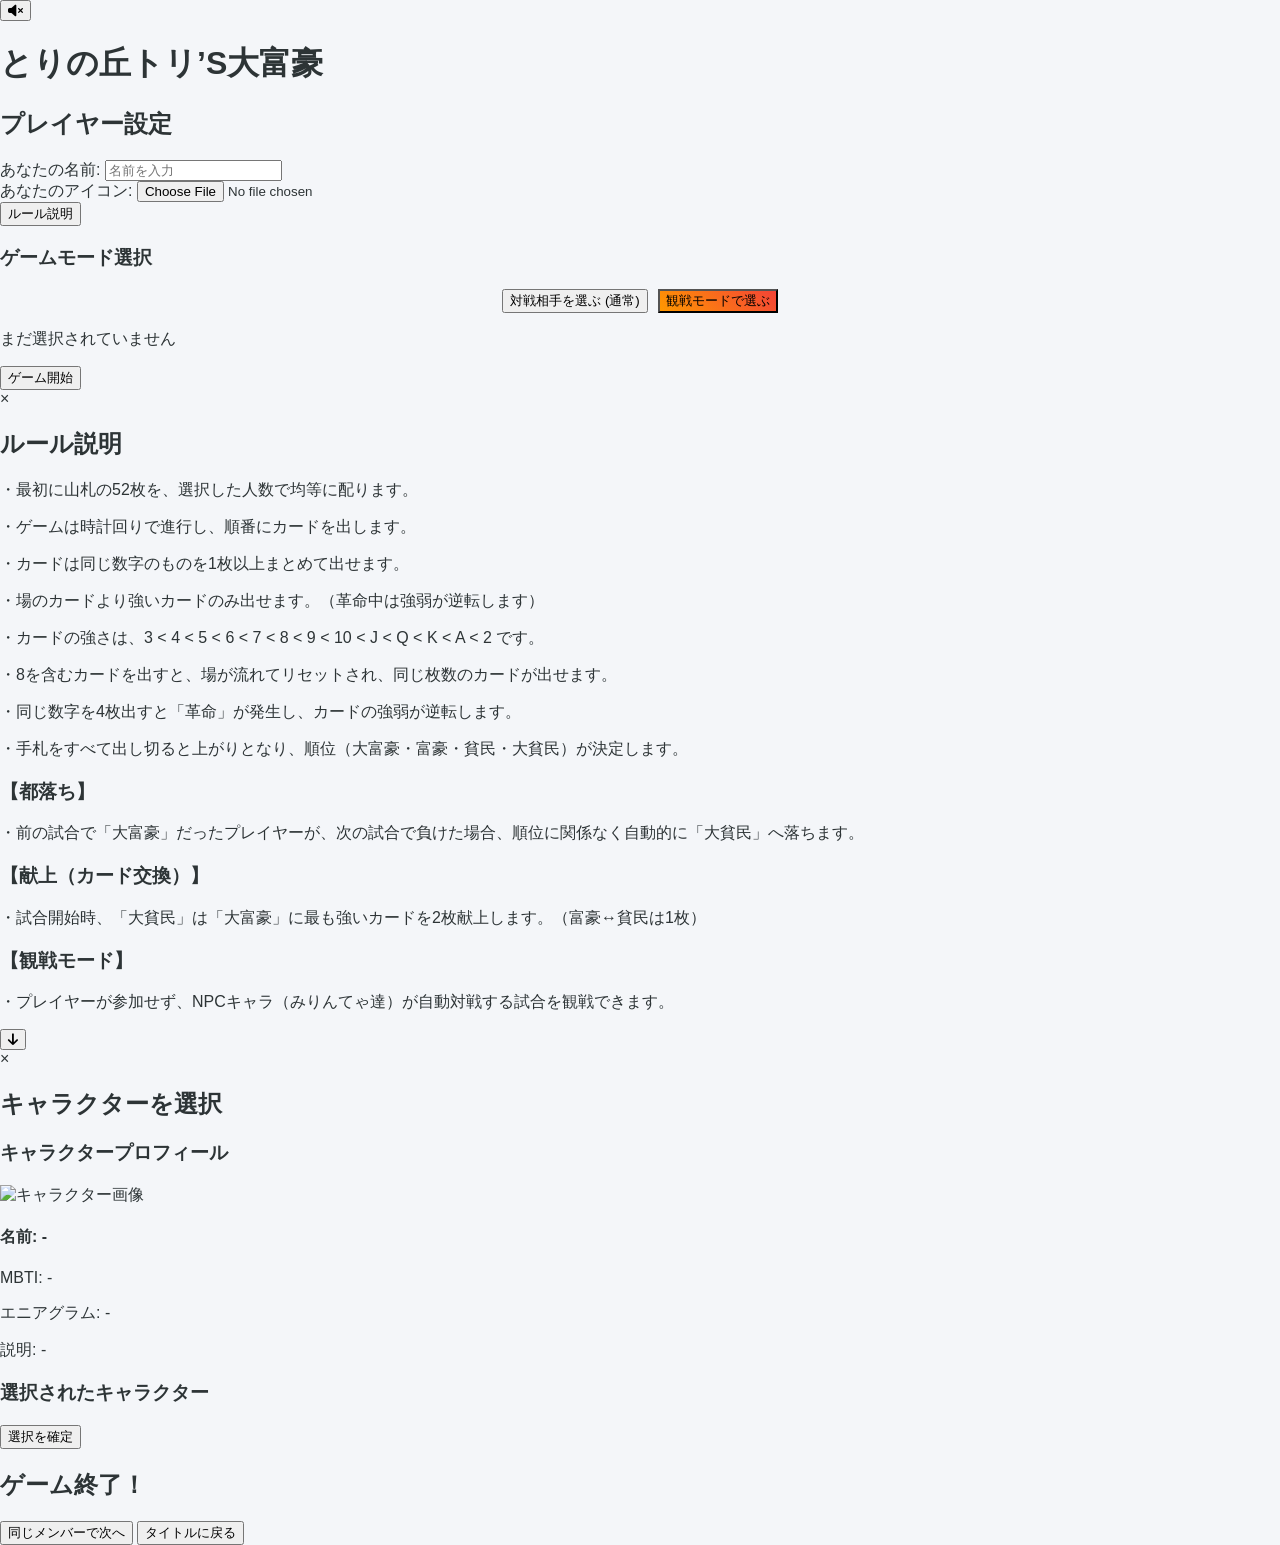
==== commit 44d3dee5: "Update index.html" ====
--- a/index.html
+++ b/index.html
@@ -2,7 +2,7 @@
 <html lang="ja">
 <head>
   <meta charset="UTF-8">
-  <meta name="viewport" content="width=device-width, initial-scale=1.0">
+  <meta name="viewport" content="width=device-width, initial-scale=1.0, maximum-scale=1.0, user-scalable=no">
   <script async src="https://www.googletagmanager.com/gtag/js?id=G-GNTX973GET"></script>
   <script>
     window.dataLayer = window.dataLayer || [];
@@ -10,144 +10,169 @@
     gtag('js', new Date());
     gtag('config', 'G-GNTX973GET');
   </script>
-  <!-- ★ SEO基本設定 ★ -->
-  <title>理想のソシオニクス恋愛診断💓 | あなたの「真の理想」を暴く</title>
-  <meta name="description" content="既存の相性論を疑え！ソシオニクスの理論に基づき、あなたが本能的に惹かれる相手の役割（侵略者・犠牲者・保護者・子ども）を特殊ギミックで炙り出します。">
-  <meta name="keywords" content="ソシオニクス, 恋愛診断, 相性診断, 心理テスト, 16タイプ, LII, ILI, 恋愛スタイル">
-  <meta name="author" content="Mitsuki">
+  <title>無料ブラウザ大富豪！AIキャラと1人で対戦できるトランプゲーム｜とりの丘トリ’S</title>
+  <meta name="description" content="インストール不要！1人ですぐ遊べる無料の大富豪ブラウザゲーム。みりんてゃとクラスメイト達が賑やかに戦うAI対戦で、都落ち・献上・観戦モードも搭載！">
+  <meta name="keywords" content="大富豪, 無料, ブラウザゲーム, トランプ, 1人, AI対戦, とりの丘">
+  <meta name="google-site-verification" content="b7ayC_ApkqZfpMCdnvnmZPQtpDMW8FATSpv0q1T2uV4" />
+  <!-- 基本メタ -->
+  <meta name="theme-color" content="#ffb6d5">
 
-  <!-- ★ OGP設定 (SNS共有時の見栄え) ★ -->
-  <meta property="og:title" content="理想のソシオニクス恋愛診断💓">
-  <meta property="og:description" content="「双対関係」が答えとは限らない。あなたが惹かれる真の理想像を、体験型ミニゲームで解読します。">
+  <!-- Icons -->
+  <link rel="icon" href="favicon.ico">
+  <link rel="apple-touch-icon" href="apple-touch-icon.png">
+
+  <!-- OGP -->
+  <meta property="og:title" content="とりの丘トリズ大富豪">
+  <meta property="og:description" content="インストール不要！1人ですぐ遊べる無料の大富豪ブラウザゲーム。みりんてゃとクラスメイト達が賑やかに戦うAI対戦で、都落ち・献上・観戦モードも搭載！">
+  <meta property="og:image" content="https://daifugo-mofu.vercel.app/ogp.png">
+  <meta property="og:url" content="https://daifugo-mofu.vercel.app/">
   <meta property="og:type" content="website">
-  <meta property="og:url" content="https://mofu-mitsu.github.io/ideal-partner-diagnosis/">
-  <meta property="og:image" content="https://mofu-mitsu.github.io/ideal-partner-diagnosis/ogp.png">
-  <meta property="og:site_name" content="理想のソシオニクス恋愛診断">
+
+  <!-- Font Awesome -->
+  <link rel="stylesheet" href="https://cdnjs.cloudflare.com/ajax/libs/font-awesome/6.4.0/css/all.min.css">
   
-  <!-- Twitter/X Card -->
-  <meta name="twitter:card" content="summary_large_image">
-  <meta name="twitter:title" content="理想のソシオニクス恋愛診断💓">
-  <meta name="twitter:description" content="既存の相性論を疑え。あなたの深層心理に眠る理想のパートナー像を特定します。">
-  <meta name="twitter:image" content="https://mofu-mitsu.github.io/ideal-partner-diagnosis/ogp.png">
-
-  <!-- ★ 絵文字ファビコン 💎 ★ -->
-  <link rel="icon" href="data:image/svg+xml,<svg xmlns=%22http://www.w3.org/2000/svg%22 viewBox=%220 0 100 100%22><text x=%2250%%22 y=%2250%%22 style=%22dominant-baseline:central;text-anchor:middle;font-size:90px;%22>💎</text></svg>">
-
-  <!-- 外部ライブラリ -->
-  <link rel="stylesheet" href="https://cdnjs.cloudflare.com/ajax/libs/font-awesome/6.4.0/css/all.min.css">
-  <script src="https://cdnjs.cloudflare.com/ajax/libs/html2canvas/1.4.1/html2canvas.min.js"></script>
-<!-- ★ 手描き風フォントの読み込み -->
-  <link href="https://fonts.googleapis.com/css2?family=Yomogi&display=swap" rel="stylesheet">
+  <!-- CSS -->
   <link rel="stylesheet" href="style.css">
 </head>
 <body>
-  <div class="container">
-    <header><h1><i class="fa-solid fa-vial-circle-check"></i> 理想のソシオ恋愛診断</h1></header>
+    <!-- BGM切り替えボタン -->
+    <button id="bgm-toggle" class="bgm-btn">
+        <i class="fa-solid fa-volume-xmark"></i>
+    </button>
+    
+    <!-- オーディオタグ -->
+    <audio id="bgm-audio" src="daifugoBGM.ogg" loop preload="auto"></audio>
 
-    <main>
-      <section id="start-screen" class="screen active">
-        <div class="start-box">
-          <a href="https://mofu-mitsu.github.io/lab.html" class="home-link"><i class="fa-solid fa-house"></i> ホームへ戻る</a>
-          
-          <h2>「双対関係」が答えとは限らない。</h2>
-          
-          <!-- ✉️ 招待状セクション -->
-          <div class="invitation-card">
-            <h3>INVITATION</h3>
-            <p>ソシオニクスの定説では、自分を補う「双対（Dual）」こそが理想とされます。しかし、本当にそうでしょうか？</p>
-            <p>安らぎ（Si）よりも深淵（Ni）を覗き込みたい衝動。支配されるよりも、対等に奪い合いたい本能。あなたの<b>知的好奇心</b>は、理論上の正解を裏切るかもしれません。</p>
-            <p>この実験では、特殊ギミックを通じてあなたの「無意識の渇望」を解析し、256通りのマトリックスから真の理想像を特定します。</p>
-            <div class="wax-seal">💎</div>
-          </div>
-          
-          <div class="identity-input-box">
-            <label for="type-input">📝 あなたの自認タイプ</label>
-            <input type="text" id="type-input" placeholder="例：INTJ、LII">
-            <label for="ideal-socio" style="margin-top:15px;">💖 気になるソシオタイプ</label>
-            <input type="text" id="ideal-socio" placeholder="例：ILI、IEE">
-          </div>
-          
-          <button id="start-btn" class="btn btn-large">実験（デバッグ）を開始する</button>
-        </div>
-      </section>
+    <!-- ゲーム内通知（一番手前に表示） -->
+    <div id="game-notification"></div>
 
-      <section id="checkbox-screen" class="screen">
-        <h2>✅ Part 1: パートナーの絶対条件</h2>
-        <p>あなたが「いいな」と思う要素にすべてチェックを。</p>
-        <div id="checkbox-container"></div>
-        <button id="to-room-btn" class="btn">次へ（シミュレーションへ）</button>
-      </section>
+    <!-- メインゲームコンテナ -->
+    <div id="game-container">
+        <h1>とりの丘トリ’S大富豪</h1>
+        
+        <!-- セットアップ画面 -->
+        <div id="setup-screen">
+            <h2>プレイヤー設定</h2>
+            
+            <div class="input-group">
+                <label for="player-name">あなたの名前:</label>
+                <input type="text" id="player-name" placeholder="名前を入力">
+            </div>
 
-      <section id="room-screen" class="screen">
-        <div id="gauge-container">
-          <div class="gauge-row"><span>⚔️ 侵略を求む</span><div class="bar-bg"><div id="bar-aggressor" class="bar aggressor"></div></div></div>
-          <div class="gauge-row"><span>⛓️ 犠牲を求む</span><div class="bar-bg"><div id="bar-victim" class="bar victim"></div></div></div>
-          <div class="gauge-row"><span>🍵 保護を求む</span><div class="bar-bg"><div id="bar-caring" class="bar caring"></div></div></div>
-          <div class="gauge-row"><span>🧸 子どもを求む</span><div class="bar-bg"><div id="bar-childlike" class="bar childlike"></div></div></div>
+            <div class="input-group">
+                <label for="player-image">あなたのアイコン:</label>
+                <input type="file" id="player-image" accept="image/png, image/jpeg, image/jpg, image/gif">
+            </div>
+            
+            <button id="show-rules">ルール説明</button>
+            
+            <h3>ゲームモード選択</h3>
+            <div style="display: flex; justify-content: center; gap: 10px; flex-wrap: wrap;">
+                <button id="select-characters-btn">対戦相手を選ぶ (通常)</button>
+                <button id="spectator-mode-btn" style="background: linear-gradient(45deg, #FF9800, #F44336);">観戦モードで選ぶ</button>
+            </div>
+
+            <div id="ai-character-selection" style="margin-top: 15px;">
+                <p id="selection-status">まだ選択されていません</p>
+            </div>
+            
+            <button id="start-game">ゲーム開始</button>
         </div>
 
-        <h2>🎭 Part 2: 理想の挙動観測</h2>
-        <p class="room-guide">好きなアイコンを10個以上タップしてね！</p>
-        <div id="room">
-          <button class="room-item" id="item-wish">🎁</button>
-          <button class="room-item" id="item-abyss">🌌</button>
-          <button class="room-item" id="item-phone">📱</button>
-          <button class="room-item" id="item-clinic">🏥</button>
-          <button class="room-item" id="item-fight">🥊</button>
-          <button class="room-item" id="item-mirror">🪞</button>
-          <button class="room-item" id="item-tug">⚖️</button>
-          <button class="room-item" id="item-target">🎯</button>
-          <button class="room-item" id="item-eye">👁️</button>
-          <button class="room-item" id="item-bugtoss">⚾</button>
-          <button class="room-item" id="item-walldon">🧱</button>
-          
-          <button class="room-item" id="item-care">🛏️</button>
-          <button class="room-item" id="item-chase">⛓️</button>
-          <button class="room-item" id="item-invasion">🌿</button>
+        <!-- ゲームプレイ画面 -->
+        <div id="game-screen" style="display: none;">
+            <div id="field"></div>
+            <div id="players"></div>
+            <div id="player-hand"></div>
+            <!-- ★スキップボタン（最初は非表示） -->
+            <button id="skip-game-btn" style="display: none; margin: 0 auto 20px auto; background: linear-gradient(45deg, #FFC107, #FF9800); color: white; padding: 10px 30px; border-radius: 50px; font-weight: bold; box-shadow: 0 4px 15px rgba(255, 152, 0, 0.4);">
+                <i class="fa-solid fa-forward"></i> 残りの試合をスキップ
+            </button>
+            <div id="controls">
+                <button id="play-button">出す</button>
+                <button id="pass-button">パス</button>
+            </div>
+        </div>
+    </div>
+    
+    <!-- ルール説明モーダル -->
+    <div id="rules-modal" class="modal">
+        <div class="modal-content">
+            <span class="close">&times;</span>
+            <h2>ルール説明</h2>
+            <div id="rule-explanation">
+                <p>・最初に山札の52枚を、選択した人数で均等に配ります。</p>
+                <p>・ゲームは時計回りで進行し、順番にカードを出します。</p>
+                <p>・カードは同じ数字のものを1枚以上まとめて出せます。</p>
+                <p>・場のカードより強いカードのみ出せます。（革命中は強弱が逆転します）</p>
+                <p>・カードの強さは、3 < 4 < 5 < 6 < 7 < 8 < 9 < 10 < J < Q < K < A < 2 です。</p>
+                <p>・8を含むカードを出すと、場が流れてリセットされ、同じ枚数のカードが出せます。</p>
+                <p>・同じ数字を4枚出すと「革命」が発生し、カードの強弱が逆転します。</p>
+                <p>・手札をすべて出し切ると上がりとなり、順位（大富豪・富豪・貧民・大貧民）が決定します。</p>
+            
+                <h3>【都落ち】</h3>
+                <p>・前の試合で「大富豪」だったプレイヤーが、次の試合で負けた場合、順位に関係なく自動的に「大貧民」へ落ちます。</p>
+            
+                <h3>【献上（カード交換）】</h3>
+                <p>・試合開始時、「大貧民」は「大富豪」に最も強いカードを2枚献上します。（富豪↔貧民は1枚）</p>
+            
+                <h3>【観戦モード】</h3>
+                <p>・プレイヤーが参加せず、NPCキャラ（みりんてゃ達）が自動対戦する試合を観戦できます。</p>
+            </div>
+        </div>
+    </div>
 
-          <div id="item-bug">🐛</div>
-          <div id="bug-speech" class="hidden"></div>
+    <!-- キャラクター選択モーダル -->
+    <div id="character-modal" class="modal">
+        <!-- ワープボタン -->
+        <button id="modal-jump-btn"><i class="fa-solid fa-arrow-down"></i></button>
+    
+        <div class="modal-content character-modal-content">
+            <span class="close" id="close-character-modal">&times;</span>
+            <h2>キャラクターを選択</h2>
+            
+            <div class="character-grid" id="character-grid">
+                <!-- キャラクター一覧はJavaScriptで動的に生成 -->
+            </div>
+            
+            <div class="character-details" id="character-details">
+                <h3>キャラクタープロフィール</h3>
+                <div class="character-portrait">
+                    <img id="character-portrait" src="" alt="キャラクター画像">
+                </div>
+                <div class="character-info">
+                    <h4 id="character-name">名前: -</h4>
+                    <p id="character-mbti">MBTI: -</p>
+                    <p id="character-enneagram">エニアグラム: -</p>
+                    <p id="character-socionics" style="display:none;">ソシオニクス: -</p> 
+                    <p id="character-description">説明: -</p>
+                </div>
+            </div>
+            
+            <div class="selected-characters" id="selected-characters">
+                <h3>選択されたキャラクター</h3>
+                <div id="selected-characters-list"></div>
+                <button id="confirm-selection" class="confirm-btn">選択を確定</button>
+            </div>
         </div>
-        <button id="submit-btn" class="btn hidden">解析結果を出力！</button>
-      </section>
+    </div>
 
-      <section id="result-screen" class="screen">
-        <!-- ⌛ ローディング画面 -->
-        <div id="loading-overlay" class="hidden">
-          <div class="loader-content">
-            <i class="fa-solid fa-atom fa-spin"></i>
-            <p>理想の魂を抽出中...</p>
-          </div>
+    <!-- リザルト（結果発表）モーダル -->
+    <div id="result-modal" class="modal">
+        <div class="modal-content result-content">
+            <h2>ゲーム終了！</h2>
+            <div id="result-list">
+                <!-- ここに順位が入る -->
+            </div>
+            <div class="result-buttons">
+                <button id="next-round-button">同じメンバーで次へ</button>
+                <button id="title-button">タイトルに戻る</button>
+            </div>
         </div>
-        <div id="capture-area">
-          <h2>🎉 解析結果</h2>
-          <div id="result-identity" class="result-identity"></div>
-          <div id="result-content"></div>
+    </div>
 
-          <!-- ★ 16タイプ特定ギミック！ -->
-          <div id="extra-diagnosis-area" style="margin-top:20px;">
-            <button id="detail-btn" class="btn" style="background:#6c5ce7;">🔍 理想の16タイプを特定する！</button>
-            <div id="detail-result" class="hidden" style="margin-top:15px; padding:15px; background:#f1f2f6; border-radius:8px; border:2px dashed #6c5ce7;"></div>
-          </div>
-        </div>
-        
-        <div class="share-actions">
-          <button id="save-img-btn" class="btn action-btn" style="background:#0984e3;"><i class="fa-solid fa-camera"></i> 保存</button>
-          <button id="share-nav-btn" class="btn action-btn" style="background:#2d3436;"><i class="fa-solid fa-share-nodes"></i> 共有</button>
-        </div>
-        <div id="img-output-area" class="hidden">
-          <p class="mobile-save-guide"><i class="fa-solid fa-mobile-screen"></i> スマホの方は下の画像を【長押し】して保存！</p>
-          <img id="result-image" src="" alt="診断結果">
-        </div>
-        <button id="retry-btn" class="btn" style="margin-top:20px;">再実験</button>
-      </section>
-    </main>
-  </div>
-
-  <div id="modal-overlay" class="hidden"><div id="modal-content"></div></div>
-  <div id="custom-alert" class="hidden"><div class="alert-box"><div id="alert-msg"></div><button id="alert-close" class="btn">閉じる</button></div></div>
-
-  <script src="data.js"></script>
-  <script src="script.js"></script>
+    <!-- スクリプト -->
+    <script src="asset/characters/character_defs.js"></script>
+    <script src="script.js"></script>
 </body>
 </html>
--- a/style.css
+++ b/style.css
@@ -1,514 +1,794 @@
-/* =========================================
-   基本設定・フォント・変数
-   ========================================= */
-@import url('https://fonts.googleapis.com/css2?family=M+PLUS+Rounded+1c:wght@400;700&display=swap');
-
-*, *::before, *::after {
-    box-sizing: border-box;
-}
-
-:root {
-    --primary-gradient: linear-gradient(135deg, #a777e3, #6e8efb);
-    --secondary-gradient: linear-gradient(45deg, #ff9a9e, #fecfef);
-    --accent-color: #ff6b6b;
-    --text-color: #444;
-    --glass-bg: rgba(255, 255, 255, 0.9);
-    --glass-border: rgba(255, 255, 255, 0.6);
-    --shadow-soft: 0 10px 30px rgba(100, 100, 255, 0.15);
-    --shadow-strong: 0 25px 50px rgba(0,0,0,0.3);
-}
-
-html, body {
-    width: 100%;
-    margin: 0;
-    padding: 0;
-    /* overflow-x: hidden; ←これを消してJS制御に任せる */
-}
-
-body {
-    font-family: 'M PLUS Rounded 1c', 'Segoe UI', sans-serif;
-    background: linear-gradient(-45deg, #a777e3, #6e8efb, #ff9a9e, #a18cd1);
-    background-size: 400% 400%;
-    animation: gradientBG 15s ease infinite;
-    display: flex;
-    justify-content: center;
-    align-items: center;
-    min-height: 100vh;
-    color: var(--text-color);
-}
-
-@keyframes gradientBG {
-    0% { background-position: 0% 50%; }
-    50% { background-position: 100% 50%; }
-    100% { background-position: 0% 50%; }
-}
-
-/* =========================================
-   ゲームコンテナ
-   ========================================= */
-#game-container {
-    background: var(--glass-bg);
-    backdrop-filter: blur(12px);
-    border: 2px solid var(--glass-border);
-    border-radius: 30px;
-    box-shadow: var(--shadow-soft);
-    padding: 40px;
-    max-width: 1000px;
-    width: 95%;
-    position: relative;
-    min-height: 600px; 
-    margin: 20px auto;
-}
-
-h1 {
+:root { --primary-color: #0984e3; --secondary-color: #74b9ff; --victim-color: #6c5ce7; --child-color: #fdcb6e; --bg-color: #f4f6f9; --text-color: #2d3436; }
+body { font-family: 'Helvetica Neue', Arial, sans-serif; background: var(--bg-color); color: var(--text-color); margin: 0; padding: 0; }
+.container { max-width: 800px; margin: 0 auto; padding: 15px; }
+
+/* スクリーンと基本要素 */
+.screen { display: none; background: white; padding: 25px; border-radius: 12px; box-shadow: 0 5px 20px rgba(0,0,0,0.05); margin-bottom: 20px; }
+.screen.active { display: block; animation: fadeIn 0.4s ease; }
+@keyframes fadeIn { from { opacity: 0; transform: translateY(10px); } to { opacity: 1; transform: translateY(0); } }
+
+.home-link { display: inline-block; margin-bottom: 15px; color: var(--primary-color); text-decoration: none; font-size: 14px; font-weight: bold; background: #e0f0ff; padding: 8px 16px; border-radius: 20px; transition: 0.2s;}
+.home-link:hover { background: var(--primary-color); color: white; }
+
+.identity-input-box { background: #f8f9fa; padding: 20px; border-radius: 10px; margin: 20px 0; border: 1px solid #eee; text-align: left; }
+.identity-input-box label { font-size:14px; font-weight:bold; display: block; margin-bottom: 5px; color: #555;}
+.identity-input-box input { width: 100%; box-sizing: border-box; padding: 12px; border-radius: 6px; border: 1px solid #ccc; font-size: 16px; text-transform: uppercase; transition: 0.2s;}
+.identity-input-box input:focus { border-color: var(--primary-color); outline: none; }
+
+/* ゲージ */
+#gauge-container { background: #fafafa; padding: 15px; border-radius: 10px; border: 1px solid #eaeaea; margin-bottom: 20px;}
+.gauge-row { display: flex; align-items: center; margin-bottom: 8px; font-size: 13px; }
+.gauge-row span { width: 85px; font-weight: bold; color: #444;}
+.bar-bg { flex-grow: 1; background: #dfe6e9; height: 14px; border-radius: 7px; overflow: hidden; }
+.bar { height: 100%; width: 0%; transition: width 0.4s cubic-bezier(0.4, 0, 0.2, 1); }
+.aggressor { background: #ff7675; } .victim { background: var(--victim-color); } .caring { background: #55efc4; } .childlike { background: var(--child-color); }
+
+/* お部屋 */
+.room-guide { font-size:14px; text-align:center; font-weight:bold; color: var(--primary-color); margin-bottom: 10px;}
+#room { position: relative; width: 100%; height: 350px; background: #b2bec3; border: 4px solid #636e72; border-radius: 12px; overflow: hidden; box-shadow: inset 0 0 20px rgba(0,0,0,0.1);}
+.room-item { position: absolute; width: 48px; height: 48px; font-size: 24px; cursor: pointer; background: white; border: 2px solid #2d3436; border-radius: 10px; display:flex; align-items:center; justify-content:center; transition: transform 0.1s, box-shadow 0.2s; box-shadow: 2px 2px 0 #2d3436;}
+.room-item:hover { transform: scale(1.1); box-shadow: 4px 4px 0 #2d3436; }
+.room-item.done { opacity: 0.4; pointer-events: none; filter: grayscale(100%); box-shadow: none; transform: translateY(2px);}
+
+#item-wish { top: 25px; left: 25px; }
+#item-abyss { top: 25px; right: 25px; background: #2d3436; color: white;}
+#item-phone { top: 130px; left: 50%; transform: translateX(-50%); }
+#item-tug { bottom: 110px; left: 25px; background: #ffeaa7;}
+#item-target { bottom: 110px; right: 25px; background: #fab1a0; }
+#item-darling { bottom: 25px; right: 25px; background: #ffcccc; border-color:#ff4757;}
+#item-eye { bottom: 25px; left: 25px; background: #e0f7fa;}
+
+/* 🐛 芋虫 */
+#item-bug { position: absolute; bottom: 10px; left: 45%; font-size: 24px; cursor: pointer; transition: transform 0.1s; user-select:none;}
+#item-bug:active { transform: scale(0.7); }
+#item-bug.dead { font-size: 35px; pointer-events: none; filter: drop-shadow(0 0 5px rgba(255,0,0,0.5));}
+#bug-speech { position: absolute; bottom: 50px; left: 35%; background: rgba(0,0,0,0.85); color: white; padding: 6px 10px; font-size: 12px; border-radius: 6px; z-index: 10; font-weight:bold; white-space: nowrap;}
+
+/* 絵文字グリッド */
+.emoji-grid { display: grid; grid-template-columns: repeat(4, 1fr); gap: 10px; margin-top: 15px; max-height: 250px; overflow-y: auto; padding: 10px;}
+.emoji-grid::-webkit-scrollbar { width: 6px; }
+.emoji-grid::-webkit-scrollbar-thumb { background: #ccc; border-radius: 3px; }
+.emoji-btn { font-size: 28px; background: #f8f9fa; border: 2px solid #ddd; border-radius: 10px; padding: 12px 5px; cursor: pointer; text-align: center; transition: 0.2s;}
+.emoji-btn:hover { background: #e0f0ff; border-color: var(--secondary-color);}
+.emoji-btn.selected { border-color: var(--primary-color); background: #e0f0ff; box-shadow: 0 0 10px rgba(9, 132, 227, 0.3);}
+.emoji-name { display:block; font-size: 10px; font-weight: bold; margin-top: 5px; color: #555; line-height: 1.2;}
+
+/* 綱引きギミック */
+.tug-game-area { background: #f1f2f6; padding: 20px; border-radius: 12px; margin: 20px 0; text-align:center;}
+.tug-timer { font-size: 20px; font-weight: bold; color: #d63031; margin-bottom: 10px;}
+.tug-container { display: flex; justify-content: space-between; align-items: center; background: white; padding: 15px; border-radius: 20px; box-shadow: inset 0 2px 5px rgba(0,0,0,0.05);}
+.tug-btn { padding: 12px 20px; font-size: 14px; font-weight: bold; border-radius: 8px; border:none; cursor: pointer; color: white; transition: 0.1s;}
+.tug-btn:active { transform: scale(0.9); }
+.tug-btn.me { background: #0984e3; box-shadow: 0 4px 0 #076bb8;}
+.tug-btn.me:active { box-shadow: 0 0 0 #076bb8; transform: translateY(4px);}
+.tug-btn.you { background: #ff7675; box-shadow: 0 4px 0 #d63031; opacity: 0.8; pointer-events:none; } /* 相手のボタンは押せない */
+.tug-bar-wrap { flex-grow: 1; height: 12px; background: #dfe6e9; margin: 0 15px; position: relative; border-radius: 6px;}
+.tug-heart { position: absolute; top: -12px; left: 50%; font-size: 28px; transform: translateX(-50%); transition: left 0.1s linear;}
+
+/* 運命の連打 */
+.target-area { position: relative; width: 100%; height: 200px; background: #2d3436; border-radius: 10px; overflow: hidden; margin: 15px 0; box-shadow: inset 0 0 20px rgba(0,0,0,0.5);}
+.target-icon { position: absolute; font-size: 45px; cursor: pointer; user-select: none; transition: top 0.4s ease, left 0.4s ease; }
+.target-icon:active { transform: scale(0.8); }
+
+/* モーダル等 */
+.btn { display: block; width: 100%; box-sizing: border-box; padding: 16px; background: var(--primary-color); color: white; border: none; border-radius: 10px; font-weight: bold; cursor: pointer; font-size: 16px; margin-top: 15px; transition: 0.2s;}
+.btn:hover { background: #076bb8; transform: translateY(-2px); box-shadow: 0 5px 15px rgba(9, 132, 227, 0.3);}
+.btn:active { transform: translateY(0); box-shadow: none;}
+.btn-large { font-size: 18px; padding: 18px; }
+
+#modal-overlay { position: fixed; top:0; left:0; width:100%; height:100%; background:rgba(0,0,0,0.75); display:flex; justify-content:center; align-items:center; z-index:2000; padding: 15px; box-sizing:border-box;}
+#modal-content { background:white; width:100%; max-width:450px; padding:25px; border-radius:15px; max-height: 85vh; overflow-y: auto; text-align:center; box-shadow: 0 10px 30px rgba(0,0,0,0.2);}
+.hidden { display: none !important; }
+.option-btn { display: block; width: 100%; box-sizing: border-box; padding: 14px; margin-bottom: 10px; background: #f8f9fa; border: 2px solid #eee; border-radius: 10px; text-align: left; cursor: pointer; font-size: 14px; transition: 0.2s; color: #333; font-weight: bold;}
+.option-btn:hover { background: #e0f0ff; border-color: var(--secondary-color); color: var(--primary-color);}
+
+/* 圧演出 */
+body.extreme-pressure { animation: screenShake 0.4s infinite; }
+@keyframes screenShake { 0% { transform: translate(1px, 1px) rotate(0deg); } 50% { transform: translate(-1px, -2px) rotate(-0.5deg); } 100% { transform: translate(1px, -1px) rotate(0.5deg); } }
+.pressure-heartbeat { animation: heartbeat 0.4s infinite; background: #d63031 !important; color: white; box-shadow: 0 0 20px rgba(214, 48, 49, 0.8);}
+@keyframes heartbeat { 0% { transform: scale(1); } 50% { transform: scale(1.1); } 100% { transform: scale(1); } }
+
+.result-identity { background: #f1f2f6; padding: 15px; border-radius: 8px; margin-bottom: 20px; font-weight: bold; text-align: center; border: 1px dashed #ccc;}
+.gemi-comment { background: #e0f0ff; padding: 18px; border-left: 6px solid var(--primary-color); border-radius: 6px; font-size: 14px; text-align: left; margin-top: 20px; line-height: 1.6; color: #2d3436;}
+.share-actions { display: flex; gap: 12px; margin-top: 20px; }
+.action-btn { flex:1; padding: 14px; font-size: 14px; display:flex; align-items:center; justify-content:center; gap: 8px;}
+.mobile-save-guide { color:#d63031; font-weight:bold; font-size:13px; margin: 15px 0 10px; text-align:center;}
+#result-image { max-width:100%; border:3px solid #eee; border-radius:10px; box-shadow: 0 4px 10px rgba(0,0,0,0.1);}
+
+/* チェックボックス */
+.checkbox-item { display: block; position: relative; padding-left: 32px; margin-bottom: 12px; cursor: pointer; font-size: 14px; text-align: left; font-weight: bold; color: #444;}
+.checkbox-item input { position: absolute; opacity: 0; cursor: pointer; height: 0; width: 0; }
+.checkmark { position: absolute; top: 0; left: 0; height: 22px; width: 22px; background-color: #eee; border-radius: 5px; transition: 0.2s;}
+.checkbox-item:hover input ~ .checkmark { background-color: #ddd; }
+.checkbox-item input:checked ~ .checkmark { background-color: var(--primary-color); }
+.checkmark:after { content: ""; position: absolute; display: none; left: 8px; top: 4px; width: 5px; height: 10px; border: solid white; border-width: 0 2px 2px 0; transform: rotate(45deg); }
+.checkbox-item input:checked ~ .checkmark:after { display: block; }
+
+/* --- 既存のCSSの最後に上書きしてください --- */
+
+/* LINE入力欄のデザイン強化 */
+.free-text-input {
+  width: 90%;
+  padding: 15px;
+  margin: 15px 0;
+  border: 2px solid #0984e3;
+  border-radius: 12px;
+  font-size: 16px;
+  outline: none;
+  background: #fdfdfd;
+  box-shadow: 0 4px 15px rgba(9, 132, 227, 0.1);
+  transition: all 0.3s ease;
+  box-sizing: border-box;
+}
+
+.free-text-input:focus {
+  border-color: #6c5ce7; /* 犠牲者カラーへ変化 */
+  box-shadow: 0 0 20px rgba(108, 92, 231, 0.3);
+  transform: translateY(-2px);
+}
+
+.free-text-input::placeholder {
+  color: #b2bec3;
+  font-style: italic;
+}
+
+/* ダーリンちゃんのセリフ枠 */
+.darling-chat {
+  background: #fff0f3;
+  border-left: 5px solid #ff4757;
+  padding: 15px;
+  border-radius: 8px;
+  margin: 15px 0;
+  text-align: left;
+  font-weight: bold;
+  font-size: 14px;
+  color: #d63031;
+}
+
+/* ボタンのデザイン微調整 */
+.option-btn {
+  width: 100%;
+  padding: 15px;
+  margin-bottom: 12px;
+  background: #ffffff;
+  border: 2px solid #f1f2f6;
+  border-radius: 12px;
+  cursor: pointer;
+  font-weight: bold;
+  transition: all 0.2s ease;
+}
+
+.option-btn:hover {
+  background: #e0f0ff;
+  border-color: #0984e3;
+  transform: translateX(5px);
+}
+/* 新ギミックの配置 */
+#item-fight { top: 120px; right: 20px; background: #ff7675; color: white; border-color: #d63031; }
+
+/* アイテム配置調整 */
+#item-situation { top: 120px; right: 20px; background: #ffeaa7; }
+
+/* LINE入力欄のデザイン強化 */
+.free-text-input {
+  width: 90%; padding: 15px; margin: 15px 0; border: 2px solid #0984e3;
+  border-radius: 12px; font-size: 16px; outline: none; background: #fdfdfd;
+  box-shadow: 0 4px 15px rgba(9, 132, 227, 0.1); transition: all 0.3s ease; box-sizing: border-box;
+}
+.free-text-input:focus {
+  border-color: #6c5ce7; box-shadow: 0 0 20px rgba(108, 92, 231, 0.3); transform: translateY(-2px);
+}
+.free-text-input::placeholder { color: #b2bec3; font-style: italic; }
+
+.darling-chat {
+  background: #fff0f3; border-left: 5px solid #ff4757; padding: 15px; border-radius: 8px;
+  margin: 15px 0; text-align: left; font-weight: bold; font-size: 14px; color: #d63031;
+}
+
+/* スマホ対応微調整 */
+@media screen and (max-width: 600px) {
+  #item-situation { top: 100px; right: 20px; }
+  .room-item { width: 42px; height: 42px; font-size: 20px; }
+}
+
+/* 新ミニゲーム（シチュエーション）用のCSS */
+#item-situation { bottom: 20px; right: 20px; background: #ffeaa7; }
+
+.sit-btn {
+  width: 100%; padding: 15px; margin-bottom: 10px; border-radius: 10px;
+  font-weight: bold; font-size: 14px; border: none; cursor: pointer; transition: 0.1s;
+}
+.sit-btn:active { transform: scale(0.95); }
+.sit-aggressor { background: #ff7675; color: white; box-shadow: 0 4px 0 #d63031; }
+.sit-caring { background: #55efc4; color: #2d3436; box-shadow: 0 4px 0 #00b894; }
+.sit-childlike { background: #ffeaa7; color: #2d3436; box-shadow: 0 4px 0 #fdcb6e; }
+.sit-victim { background: #6c5ce7; color: white; box-shadow: 0 4px 0 #4834d4; }
+
+/* アイテム配置調整 */
+#item-situation { top: 120px; right: 20px; background: #ffeaa7; }
+#item-fight { top: 120px; left: 20px; background: #ff7675; color: white; border-color: #d63031; } /* 新ギミック！ */
+
+/* スマホ対応微調整 */
+@media screen and (max-width: 600px) {
+  #item-situation { top: 100px; right: 20px; }
+  #item-fight { top: 100px; left: 20px; }
+  .room-item { width: 42px; height: 42px; font-size: 20px; }
+}
+
+/* シチュエーション用プログレスバー */
+.sit-progress { width: 100%; height: 8px; background: #eee; border-radius: 4px; margin-bottom: 15px; overflow: hidden; }
+.sit-progress-bar { height: 100%; background: var(--primary-color); width: 25%; transition: 0.3s; }
+
+/* 新アイテム配置調整 */
+#item-clinic { top: 25px; right: 25px; background: #fff; border-color: #d63031; }
+#item-bugtoss { bottom: 110px; right: 25px; background: #fdcb6e; }
+#item-walldon { top: 130px; left: 25px; background: #2d3436; color: white; }
+#item-care { top: 130px; right: 25px; background: #55efc4; }
+
+/* スマホ対応微調整 */
+@media screen and (max-width: 600px) {
+  #item-clinic { top: 20px; right: 20px; }
+  #item-bugtoss { bottom: 80px; right: 20px; }
+  #item-walldon { top: 100px; left: 20px; }
+  #item-care { top: 100px; right: 20px; }
+}
+
+/* ミニゲーム専用CSS */
+.game-box { position: relative; height: 180px; background: #f1f2f6; border-radius: 12px; overflow: hidden; margin-bottom: 15px; border: 2px solid #dfe6e9;}
+.flying-bug { position: absolute; bottom: 10px; left: 20px; font-size: 40px; transition: 0.3s cubic-bezier(0.25, 1, 0.5, 1); user-select: none; }
+.bug-shout { position: absolute; top: 20px; left: 50%; transform: translateX(-50%); font-weight: bold; color: #d63031; font-size: 14px; background: white; padding: 5px 10px; border-radius: 15px; border: 2px solid #d63031; white-space: nowrap; opacity: 0; transition: 0.2s;}
+
+.wall-darling { font-size: 80px; position: absolute; bottom: 0; left: 50%; transform: translateX(-50%) scale(1); transition: transform 0.1s linear; user-select: none; }
+.wall-alert { position: absolute; top: 10px; width: 100%; text-align: center; color: #d63031; font-weight: bold; font-size: 18px; z-index: 10;}
+
+/* 新アイコンの配置 */
+#item-clinic { top: 20px; right: 20px; background: #fff; border-color: #d63031; }
+#item-chase { top: 20px; left: 50%; transform: translateX(-50%); background: #6c5ce7; color: white;}
+#item-bugtoss { bottom: 100px; right: 20px; background: #fdcb6e; }
+#item-walldon { top: 100px; left: 20px; background: #2d3436; color: white; }
+#item-care { top: 100px; right: 20px; background: #55efc4; }
+
+@media screen and (max-width: 600px) {
+  .room-item { width: 40px; height: 40px; font-size: 18px; }
+  #item-clinic { top: 15px; right: 15px; }
+  #item-chase { top: 15px; left: 50%; }
+  #item-bugtoss { bottom: 70px; right: 15px; }
+  #item-walldon { top: 80px; left: 15px; }
+  #item-care { top: 80px; right: 15px; }
+}
+
+/* ミニゲーム専用CSS */
+.game-box { position: relative; height: 180px; background: #f1f2f6; border-radius: 12px; overflow: hidden; margin-bottom: 15px; border: 2px solid #dfe6e9;}
+.flying-bug { position: absolute; bottom: 10px; left: 20px; font-size: 40px; transition: 0.3s cubic-bezier(0.25, 1, 0.5, 1); user-select: none; }
+.bug-shout { position: absolute; top: 20px; left: 50%; transform: translateX(-50%); font-weight: bold; color: #d63031; font-size: 14px; background: white; padding: 5px 10px; border-radius: 15px; border: 2px solid #d63031; white-space: nowrap; opacity: 0; transition: 0.2s;}
+
+.wall-darling { font-size: 80px; position: absolute; bottom: 0; left: 50%; transform: translateX(-50%) scale(1); transition: transform 0.1s linear; user-select: none; }
+.wall-alert { position: absolute; top: 10px; width: 100%; text-align: center; color: #d63031; font-weight: bold; font-size: 18px; z-index: 10;}
+
+.chase-darling { font-size: 60px; position: absolute; bottom: 50px; left: 50%; transform: translateX(-50%) scale(1); transition: transform 0.1s linear; user-select: none;}
+
+/* --- モーダルのスクロール対応を強化！ --- */
+#modal-overlay { 
+  position: fixed; top:0; left:0; width:100%; height:100%; 
+  background: rgba(0,0,0,0.75); display: flex; justify-content: center; align-items: center; 
+  z-index: 2000; padding: 15px; box-sizing: border-box;
+}
+
+#modal-content { 
+  background: white; width: 100%; max-width: 450px; padding: 25px; border-radius: 15px; 
+  /* ★ ここが重要！はみ出したらスクロールする設定！ */
+  max-height: 85vh; overflow-y: auto; -webkit-overflow-scrolling: touch; 
+  text-align: center; box-shadow: 0 10px 30px rgba(0,0,0,0.2);
+}
+
+.emoji-grid { 
+  display: grid; grid-template-columns: repeat(4, 1fr); gap: 10px; margin-top: 15px; 
+  padding: 10px;
+}
+
+.hidden { display: none !important; }
+
+/* その他は前回と同じでOK！ */
+
+/* 新アイコン（芋虫侵略）の配置 */
+#item-invasion { top: 120px; left: 50%; transform: translateX(-50%); background: #55efc4; }
+
+@media screen and (max-width: 600px) {
+  #item-invasion { top: 100px; left: 50%; }
+}
+
+/* スマホ長押しバグ防止用（前回と同じ） */
+.noselect {
+  -webkit-touch-callout: none;
+  -webkit-user-select: none;
+  -khtml-user-select: none;
+  -moz-user-select: none;
+  -ms-user-select: none;
+  user-select: none;
+  touch-action: manipulation;
+}
+#stare-area, #tug-pull-btn, #target-icon, #item-bug, .throw-btn {
+  -webkit-touch-callout: none;
+  user-select: none;
+}
+/* --- 部屋のアイテム配置（13個綺麗に並べる！） --- */
+#room { position: relative; width: 100%; height: 380px; background: #b2bec3; border: 4px solid #636e72; border-radius: 12px; overflow: hidden; box-shadow: inset 0 0 20px rgba(0,0,0,0.1);}
+.room-item { position: absolute; width: 45px; height: 45px; font-size: 22px; cursor: pointer; background: white; border: 2px solid #2d3436; border-radius: 10px; display:flex; align-items:center; justify-content:center; transition: transform 0.1s, box-shadow 0.2s; box-shadow: 2px 2px 0 #2d3436;}
+
+/* 1段目 */
+#item-wish { top: 10%; left: 10%; }
+#item-abyss { top: 10%; left: 30%; background: #2d3436; color: white;}
+#item-phone { top: 10%; left: 50%; transform: translateX(-50%); }
+#item-clinic { top: 10%; right: 30%; background: #fff; border-color: #d63031; }
+#item-fight { top: 10%; right: 10%; background: #ff7675; color: white; }
+
+/* 2段目 */
+#item-tug { top: 40%; left: 10%; background: #ffeaa7;}
+#item-target { top: 40%; left: 30%; background: #fab1a0; }
+#item-eye { top: 40%; left: 50%; transform: translateX(-50%); background: #e0f7fa;}
+#item-bugtoss { top: 40%; right: 30%; background: #fdcb6e; }
+#item-walldon { top: 40%; right: 10%; background: #2d3436; color: white; }
+
+/* 3段目 */
+#item-care { top: 70%; left: 20%; background: #55efc4; }
+#item-chase { top: 70%; left: 50%; transform: translateX(-50%); background: #6c5ce7; color: white;}
+#item-invasion { top: 70%; right: 20%; background: #55efc4; }
+
+/* スマホ対応の微調整 */
+@media screen and (max-width: 600px) {
+  .room-item { width: 38px; height: 38px; font-size: 18px; }
+  #room { height: 320px; }
+}
+
+/* ★★★ スマホの長押しフリーズ（コピーメニュー出現）を完全防止！ ★★★ */
+.noselect {
+  -webkit-touch-callout: none;
+  -webkit-user-select: none;
+  user-select: none;
+  touch-action: manipulation;
+}
+#stare-area, #tug-pull-btn, #target-icon, #item-bug, .throw-btn {
+  -webkit-touch-callout: none;
+  user-select: none;
+}
+
+/* --- 結果画面の装飾 --- */
+#capture-area h2 {
+  font-size: 28px;
+  background: linear-gradient(transparent 70%, var(--secondary-color) 70%);
+  display: inline-block;
+  margin-bottom: 10px;
+}
+
+.result-title {
+  font-size: 32px;
+  color: var(--victim-color);
+  font-weight: 900;
+  margin: 15px 0 5px;
+  text-shadow: 2px 2px 0px rgba(0,0,0,0.05);
+}
+
+.result-sub {
+  font-size: 16px;
+  color: #636e72;
+  font-weight: bold;
+  margin-bottom: 20px;
+  letter-spacing: 2px;
+}
+
+.desc-box {
+  background: #f8f9fa;
+  padding: 15px;
+  border-radius: 10px;
+  border-left: 5px solid var(--victim-color);
+  text-align: left;
+  line-height: 1.6;
+  margin-bottom: 20px;
+}
+
+/* 16タイプ特定エリアのデザイン */
+#detail-result {
+  animation: fadeIn 0.5s ease;
+  background: #ffffff !important;
+  box-shadow: 0 4px 15px rgba(108, 92, 231, 0.2);
+}
+#item-mirror { bottom: 100px; left: 50%; transform: translateX(-50%); background: #fff; }
+/* スマホ用レスポンシブの強化 */
+@media screen and (max-width: 600px) {
+  .result-title { font-size: 24px; }
+  .result-sub { font-size: 12px; }
+  .screen { padding: 15px; }
+  .room-item { width: 42px; height: 42px; }
+  .share-actions { flex-direction: column; }
+  .action-btn { width: 100%; }
+}
+
+/* --- 部屋のアイテム配置（13個をバランス良く！） --- */
+.room-item {
+    box-shadow: 3px 3px 0 #2d3436;
+}
+
+/* 1段目 (5つ) */
+#item-wish    { top: 10%; left: 8%; }
+#item-abyss   { top: 10%; left: 28%; background: #2d3436; color: white; }
+#item-phone   { top: 10%; left: 50%; transform: translateX(-50%); }
+#item-clinic  { top: 10%; right: 28%; background: #fff; border-color: #d63031; }
+#item-fight   { top: 10%; right: 8%; background: #ff7675; color: white; }
+
+/* 2段目 (5つ) */
+#item-tug     { top: 45%; left: 8%; background: #ffeaa7; }
+#item-target  { top: 45%; left: 28%; background: #fab1a0; }
+#item-mirror  { top: 45%; left: 50%; transform: translateX(-50%); background: #ffffff; }
+#item-eye     { top: 45%; right: 28%; background: #e0f7fa; }
+#item-bugtoss { top: 45%; right: 8%; background: #fdcb6e; }
+
+/* 3段目 (3つ) */
+#item-walldon { top: 80%; left: 15%; background: #2d3436; color: white; }
+#item-care    { top: 80%; left: 50%; transform: translateX(-50%); background: #55efc4; }
+#item-chase   { top: 80%; right: 15%; background: #6c5ce7; color: white; }
+#item-invasion{ top: 45%; left: 50%; display:none; } /* 重複してたので隠す */
+
+/* 見つめ合い中のCSS（押した瞬間に変化！） */
+.staring-now {
+    background: #ff7675 !important;
+    box-shadow: 0 0 30px #ff7675 !important;
+    transform: scale(1.1);
+    transition: 0.2s;
+}
+
+/* ⌛ ローディング画面の装飾 */
+#loading-overlay {
     text-align: center;
-    font-size: 3.5em;
-    margin-bottom: 30px;
-    background: var(--primary-gradient);
-    -webkit-background-clip: text;
-    -webkit-text-fill-color: transparent;
-    filter: drop-shadow(2px 2px 0px rgba(0,0,0,0.1));
+    padding: 50px 0;
+}
+.loader-content {
+    font-size: 50px;
+    color: var(--primary-color);
+}
+.loader-content p {
+    font-size: 18px;
+    font-weight: bold;
+    margin-top: 20px;
     letter-spacing: 2px;
 }
 
-h2, h3 { color: #555; margin-top: 25px; text-align: center; }
-#setup-screen { text-align: center; padding: 20px; }
-
-/* 入力エリア */
-#player-name {
-    padding: 15px 25px; font-size: 1.2rem; border: 2px solid #e0e0e0;
-    border-radius: 50px; margin: 10px auto; width: 60%; max-width: 400px;
-    display: block; outline: none; transition: all 0.3s ease;
-    background: rgba(255,255,255,0.9); font-family: inherit; text-align: center;
-}
-#player-name:focus { border-color: #6e8efb; box-shadow: 0 0 15px rgba(110, 142, 251, 0.3); transform: scale(1.02); }
-
-.input-group { margin: 20px auto; text-align: center; max-width: 450px; }
-.input-group label { display: block; color: #666; margin-bottom: 8px; font-weight: bold; font-size: 0.95rem; }
-
-#player-image {
-    font-size: 0.95rem; color: #666; background: white; padding: 8px;
-    border-radius: 50px; border: 2px dashed #ccc; width: 100%; cursor: pointer; transition: all 0.3s;
-}
-#player-image:hover { border-color: #a777e3; background: #fbf5ff; }
-#player-image::file-selector-button {
-    padding: 8px 20px; margin-right: 15px; border-radius: 50px; border: none;
-    background: linear-gradient(45deg, #a777e3, #6e8efb); color: white;
-    font-weight: bold; cursor: pointer; font-family: 'M PLUS Rounded 1c', sans-serif; transition: transform 0.2s;
-}
-#player-image::file-selector-button:hover { transform: translateY(-2px); box-shadow: 0 4px 10px rgba(167, 119, 227, 0.4); }
-
-/* ボタン */
-button {
-    font-family: 'M PLUS Rounded 1c', sans-serif; padding: 12px 30px; font-size: 1.1rem;
-    border: none; border-radius: 50px; cursor: pointer; margin: 10px;
-    transition: all 0.3s cubic-bezier(0.175, 0.885, 0.32, 1.275);
-    font-weight: bold; box-shadow: 0 5px 15px rgba(0,0,0,0.1); letter-spacing: 1px;
-}
-button:hover { transform: translateY(-5px); box-shadow: 0 8px 20px rgba(0,0,0,0.2); }
-button:active { transform: translateY(-2px); }
-
-#spectator-mode-btn { background: linear-gradient(45deg, #ff9a9e 0%, #fecfef 99%, #fecfef 100%); color: white; text-shadow: 1px 1px 2px rgba(0,0,0,0.1); min-width: 200px; }
-#spectator-mode-btn:hover { box-shadow: 0 8px 20px rgba(255, 154, 158, 0.4); }
-#start-game, #confirm-characters, #confirm-selection, #next-round-button { background: linear-gradient(45deg, #4facfe 0%, #00f2fe 100%); color: white; min-width: 200px; }
-#play-button { background: linear-gradient(45deg, #43e97b 0%, #38f9d7 100%); color: white; min-width: 140px; }
-#pass-button, #title-button { background: linear-gradient(45deg, #ff9a9e 0%, #fecfef 99%, #fecfef 100%); color: white; min-width: 140px; }
-#show-rules, #change-characters, #change-characters-btn, #select-characters-btn { background: white; color: #6e8efb; border: 2px solid #6e8efb; }
-#show-rules:hover, #change-characters:hover, #change-characters-btn:hover, #select-characters-btn:hover { background: #f0f7ff; }
-
-/* フィールド・カード */
-#field {
-    height: 320px; border: 4px dashed rgba(167, 119, 227, 0.3); border-radius: 30px;
-    margin: 30px 0; display: flex; justify-content: center; align-items: center;
-    background: rgba(255, 255, 255, 0.4); position: relative;
-}
-.card {
-    width: 110px; height: 160px; border-radius: 12px; background-color: white;
-    background-size: 100% 100%; background-repeat: no-repeat; display: inline-block;
-    margin-right: -40px; position: relative; box-shadow: 0 5px 15px rgba(0,0,0,0.15);
-    transition: all 0.3s ease; cursor: pointer; border: 1px solid rgba(0,0,0,0.1); flex-shrink: 0;
-}
-.card:last-child { margin-right: 20px; }
-.card:hover { transform: translateY(-20px) scale(1.1); z-index: 100; box-shadow: 0 15px 30px rgba(0,0,0,0.25); }
-.card.selected { transform: translateY(-30px); border: 3px solid var(--accent-color); box-shadow: 0 0 20px rgba(255, 107, 107, 0.6); z-index: 50; }
-
-#player-hand {
-    height: 230px; margin: 20px 0; padding: 30px 40px; background: rgba(255, 255, 255, 0.5);
-    border-radius: 30px; display: flex; justify-content: flex-start; align-items: center;
-    overflow-x: auto; overflow-y: hidden; border: 2px solid white;
-    scrollbar-width: thin; white-space: nowrap;
-}
-
-/* 通知 */
-#game-notification {
-    position: fixed; top: 20px; left: 50%; transform: translate(-50%, -100px);
-    background: rgba(255, 80, 80, 0.95); color: white; padding: 15px 40px;
-    border-radius: 50px; font-weight: bold; font-size: 1.2rem;
-    box-shadow: 0 10px 20px rgba(0,0,0,0.2); z-index: 10000;
-    transition: transform 0.3s cubic-bezier(0.175, 0.885, 0.32, 1.275);
-    pointer-events: none; white-space: nowrap;
-    z-index: 2147483647 !important;
-}
-#game-notification.show { transform: translate(-50%, 0); }
-
-/* リザルト */
-.result-content { text-align: center; }
-.result-row {
-    display: flex; align-items: center; justify-content: space-between;
-    background: white; padding: 15px; margin: 10px 0; border-radius: 15px;
-    box-shadow: 0 5px 15px rgba(0,0,0,0.05); border-left: 5px solid #ccc;
-}
-.result-row.rank-1 { border-left-color: #ffd700; background: #fffdf0; }
-.result-row.rank-2 { border-left-color: #c0c0c0; }
-.result-row.rank-3 { border-left-color: #cd7f32; }
-.result-row.rank-4 { border-left-color: #6e8efb; }
-.result-row.rank-5 { border-left-color: #444; color: #666; }
-.result-rank { font-size: 1.5rem; font-weight: bold; width: 50px; }
-.result-name { font-size: 1.2rem; flex-grow: 1; text-align: left; padding-left: 20px; }
-.result-title { font-weight: bold; }
-
-/* BGMボタン（固定：右上） */
-.bgm-btn {
-    position: fixed; top: 20px; right: 20px; z-index: 10001;
-    width: 50px; height: 50px; border-radius: 50%; background: white; color: #888;
-    border: 2px solid #ddd; font-size: 1.2rem; display: flex;
-    justify-content: center; align-items: center; box-shadow: 0 4px 10px rgba(0,0,0,0.1);
-    transition: all 0.3s; padding: 0; margin: 0;
-}
-.bgm-btn:hover { transform: scale(1.1); background: #f0f7ff; color: #6e8efb; border-color: #6e8efb; }
-.bgm-btn.playing { color: #ff6b6b; border-color: #ff6b6b; background: #fff0f0; animation: pulse 2s infinite; }
-@keyframes pulse {
-    0% { box-shadow: 0 0 0 0 rgba(255, 107, 107, 0.4); }
-    70% { box-shadow: 0 0 0 10px rgba(255, 107, 107, 0); }
-    100% { box-shadow: 0 0 0 0 rgba(255, 107, 107, 0); }
-}
-
-/* =========================================
-   モーダル共通（PC版の基本）
-   ========================================= */
-.modal {
-    display: none; /* ここを none に戻す！ */
-    position: fixed; z-index: 3000; left: 0; top: 0;
-    width: 100%; height: 100%; background-color: rgba(0, 0, 0, 0.6);
-    backdrop-filter: blur(8px);
-    justify-content: center; align-items: center;
-    overflow: hidden; 
-}
-/* JSで表示する時だけflexにする */
-.modal[style*="display: block"] { display: flex !important; }
-
-/* モーダルの箱（PC版） */
-.modal-content, .character-modal-content {
-    background: rgba(255, 255, 255, 0.98); 
-    margin: 0; padding: 20px; border-radius: 20px;
-    width: 95%; max-width: 1000px; height: 90vh; 
-    box-shadow: var(--shadow-strong); position: relative;
-    border: 1px solid white; animation: slideDown 0.4s ease;
-    
-    /* 中身のスクロール許可 */
-    overflow-y: auto; display: block; 
-    scrollbar-width: thin; scrollbar-color: #cbaaca #f1f1f1;
-}
-
-@keyframes slideDown { from { opacity: 0; transform: translateY(-20px); } to { opacity: 1; transform: translateY(0); } }
-
-/* =========================================
-   ★修正3: スクロールロックの強化
-   ========================================= */
-/* モーダルが開いている時は、裏側のスクロールを完全に禁止 */
-html.modal-open, body.modal-open {
-    overflow: hidden !important;
-    height: 100vh !important;
-    position: fixed; /* これを入れるとiPhoneでもガチガチに固まる */
-    width: 100%;
-}
-
-/* 閉じるボタン */
-.close {
-    color: #aaa; font-size: 32px; font-weight: bold; cursor: pointer;
-    transition: color 0.3s; 
-    position: absolute; left: 20px; top: 15px; z-index: 20000;
-}
-.close:hover { color: #ff6b6b; }
-
-/* =========================================
-   キャラ選択画面
-   ========================================= */
-.character-modal-content > h2 { margin-top: 10px; margin-bottom: 10px; text-align: center; }
-
-/* プロフエリア */
-.character-details {
-    margin: 10px 0; display: flex; align-items: center; gap: 15px;
-    background: #f8f9fa; border-radius: 20px; padding: 10px; border: 2px solid #eee;
-}
-.character-portrait img { width: 100px; height: 100px; border-radius: 50%; border: 4px solid #a777e3; box-shadow: 0 5px 15px rgba(0,0,0,0.2); }
-#character-description { white-space: pre-wrap; line-height: 1.5; font-size: 0.95rem; }
-
-/* キャラ一覧 */
-#character-grid { overflow: visible; height: auto; padding: 0; }
-.character-section-grid { display: grid; grid-template-columns: repeat(auto-fill, minmax(130px, 1fr)); gap: 15px; }
-
-.character-card {
-    background: white; border-radius: 20px; padding: 10px; text-align: center;
-    cursor: pointer; transition: all 0.3s ease; border: 3px solid transparent; 
-    box-shadow: 0 5px 10px rgba(0,0,0,0.05); width: 100%;
-}
-.character-card:hover { transform: translateY(-5px); box-shadow: 0 10px 20px rgba(0,0,0,0.15); border-color: #e0e0e0; }
-.character-card.selected { border-color: #a777e3; background: #fbf5ff; transform: scale(1.02); box-shadow: 0 5px 15px rgba(167, 119, 227, 0.4); }
-.character-card img { width: 80px; height: 80px; border-radius: 50%; object-fit: cover; margin-bottom: 5px; border: 3px solid #eee; box-shadow: 0 4px 8px rgba(0,0,0,0.1); }
-
-/* 決定ボタンエリア */
-.selected-characters {
-    position: static; 
-    background: transparent; border: none; box-shadow: none;
-    padding: 20px 0 100px 0; 
-    margin-top: 10px; text-align: center; border-top: 2px dashed #ddd;
-}
-
-#selected-characters-list { display: flex; flex-wrap: wrap; gap: 10px; margin: 15px 0; justify-content: center; }
-.selected-character {
-    background: var(--primary-gradient); color: white; padding: 8px 15px; border-radius: 20px;
-    font-size: 0.9rem; display: flex; align-items: center; gap: 10px;
-    box-shadow: 0 3px 6px rgba(0,0,0,0.2);
-}
-.remove-character {
-    cursor: pointer; background: white; color: #a777e3; border-radius: 50%; width: 20px; height: 20px;
-    display: flex; justify-content: center; align-items: center; font-weight: bold; font-size: 14px; line-height: 1;
-}
-
-.player {
-    background: white; padding: 10px 20px; border-radius: 50px;
-    box-shadow: 0 5px 15px rgba(0,0,0,0.05); border: 2px solid #eee;
-    margin: 5px; display: inline-block; min-width: 140px; text-align: center;
-    transition: all 0.3s;
-}
-
-/* =========================================
-   ★修正1: 矢印ボタン（PC・スマホ共通）
-   左下(bottom)の設定を消して、右上(top/right)にするよ！
-   ========================================= */
-/* =========================================
-   ★修正: 矢印ボタン（位置をもっと下に）
-   ========================================= */
-#modal-jump-btn {
-    position: fixed !important;
-    top: 130px !important;    /* ★80px → 130px に変更（BGMボタンから離す） */
-    right: 20px !important;
-    z-index: 2147483647 !important; /* 最強のz-index */
-    
-    width: 50px; height: 50px;
-    border-radius: 50%;
-    background: var(--accent-color);
-    color: white;
-    font-size: 1.2rem;
-    box-shadow: 0 4px 10px rgba(0,0,0,0.2);
-    border: 3px solid white;
-    cursor: pointer;
-    
-    /* display: none; ←これを消してJS制御だけにする */
-    display: none; 
-    align-items: center;
-    justify-content: center;
-    animation: bounce 2s infinite;
-}
-
-/* =========================================
-   ルールモーダル専用の復活スタイル
-   ========================================= */
-#rules-modal .modal-content {
-    /* 昔のポップアップ風スタイルに戻す */
-    width: 90% !important;
-    max-width: 800px !important;
-    height: auto !important;
-    max-height: 85vh !important;
-    
-    /* 画面中央寄せ */
-    position: relative !important;
-    margin: 5vh auto !important; 
-    top: auto !important;
-    left: auto !important;
-    border-radius: 25px !important;
-    
-    /* 余白と装飾 */
-    padding: 30px !important;
-    border: 4px solid #a777e3 !important;
-    box-shadow: 0 10px 40px rgba(0,0,0,0.3) !important;
-}
-
-#rules-modal h2 {
-    color: #a777e3;
-    border-bottom: 2px solid #ddd;
-    padding-bottom: 10px;
-}
-
-#rule-explanation h3 {
-    color: #6e8efb;
-    border-left: 5px solid #6e8efb;
-    padding-left: 10px;
-    margin-top: 25px;
-    text-align: left;
-    background: #f0f7ff;
-    padding: 5px 10px;
-    border-radius: 0 10px 10px 0;
-}
-
-#rule-explanation p {
-    text-align: left;
+/* スマホ用微調整 */
+@media screen and (max-width: 600px) {
+    #room { height: 420px; }
+    .room-item { width: 40px; height: 40px; font-size: 20px; }
+}
+
+/* 見つめ合いの箱のスタイルを強化 */
+.stare-box {
+  font-size: 60px;
+  cursor: pointer;
+  margin: 20px auto;
+  border-radius: 50%;
+  width: 120px;
+  height: 120px;
+  display: flex;
+  align-items: center;
+  justify-content: center;
+  transition: 0.2s;
+  background: #ffcccc;
+  /* ★ これが重要！スマホのスクロールや選択を無効化して長押しに専念させる！ */
+  touch-action: none; 
+  -webkit-user-select: none;
+  user-select: none;
+  -webkit-touch-callout: none;
+}
+
+/* --- 結果画面の透過対策を強化！ --- */
+#capture-area {
+  background-color: #ffffff !important; /* 確実に白背景にする */
+  padding: 20px;
+  border-radius: 12px;
+}
+
+#detail-result {
+  animation: fadeIn 0.5s ease;
+  background-color: #ffffff !important; /* ここが半透明にならないように固定 */
+  box-shadow: 0 4px 15px rgba(108, 92, 231, 0.2);
+  opacity: 1 !important; /* 透過を強制解除 */
+  border: 2px dashed #6c5ce7;
+  padding: 15px;
+  border-radius: 8px;
+  margin-top: 15px;
+}
+
+/* ついでにマッチ度エリアも透過なしにする */
+.compatibility-box {
+  background-color: #f8f9fa !important;
+  border: 2px dashed #0984e3;
+  border-radius: 8px;
+  padding: 15px;
+  margin-top: 20px;
+}
+
+/* --- ✉️ 招待状（インビテーション）スタイル --- */
+.invitation-card {
+  text-align: left;
+  font-family: "Shippori Mincho", "MS PMincho", serif; /* 高級感のある明朝体 */
+  line-height: 1.9;
+  color: #2d3436;
+  margin: 30px 0;
+  padding: 30px;
+  background: #fffdf5; /* 柔らかな紙の色 */
+  border: 2px solid #dcdde1;
+  position: relative;
+  border-radius: 2px;
+  box-shadow: 0 10px 25px rgba(0,0,0,0.1), inset 0 0 50px rgba(255,255,255,1);
+  overflow: hidden;
+}
+
+/* 招待状の内側の飾り枠 */
+.invitation-card::before {
+  content: "";
+  position: absolute;
+  top: 10px;
+  left: 10px;
+  right: 10px;
+  bottom: 10px;
+  border: 1px solid #00cec9; /* 理想診断のメインカラー */
+  opacity: 0.3;
+  pointer-events: none;
+}
+
+/* 招待状のタイトル強調 */
+.invitation-card h3 {
+  text-align: center;
+  font-size: 18px;
+  margin-top: 0;
+  margin-bottom: 20px;
+  color: #00cec9;
+  letter-spacing: 4px;
+  border-bottom: 1px solid #eee;
+  padding-bottom: 10px;
+}
+
+.invitation-card p {
+  margin-bottom: 15px;
+  font-size: 15px;
+  text-indent: 1em; /* 文頭下げ */
+}
+
+/* 封蝋（シーリングスタンプ）風の飾り */
+.wax-seal {
+  width: 40px;
+  height: 40px;
+  background: #ff7675;
+  border-radius: 50%;
+  margin: 20px auto 0;
+  display: flex;
+  align-items: center;
+  justify-content: center;
+  color: white;
+  font-size: 20px;
+  box-shadow: 2px 2px 5px rgba(0,0,0,0.2);
+  transform: rotate(-10deg);
+  opacity: 0.8;
+}
+
+/* スタートボタンを少し浮かせて招待状の後に配置 */
+#start-btn {
+  margin-top: 10px;
+  letter-spacing: 2px;
+}
+/* --- ✉️ 招待状（インビテーション）手描きVer. --- */
+.invitation-card {
+  text-align: left;
+  /* ★ 手描き風フォントを適用！ */
+  font-family: 'Yomogi', cursive; 
+  line-height: 2.0; /* 行間を広げて読みやすく */
+  color: #2d3436;
+  margin: 30px auto;
+  padding: 35px 25px;
+  background: #fffdf5; 
+  border: 1px solid #dcdde1;
+  position: relative;
+  border-radius: 5px;
+  /* 紙の質感を出す影 */
+  box-shadow: 0 4px 15px rgba(0,0,0,0.05);
+  overflow: hidden;
+  max-width: 90%; /* スマホではみ出さないように */
+}
+
+/* 万年筆のインクが染みたような質感を出す演出 */
+.invitation-card p {
+  margin-bottom: 18px;
+  font-size: 16px; /* 少し大きくして見やすく */
+  letter-spacing: 0.05em;
+  font-weight: 500;
+  text-indent: 0; /* 手書きなのでインデントなしでも自然 */
+}
+
+/* 招待状のタイトル（ここだけ少し整った感じに） */
+.invitation-card h3 {
+  text-align: center;
+  font-size: 14px;
+  margin-top: 0;
+  margin-bottom: 25px;
+  color: #00cec9;
+  letter-spacing: 0.5em;
+  opacity: 0.7;
+}
+
+/* 封蝋（シーリングスタンプ）をもっとリアルに */
+.wax-seal {
+  width: 45px;
+  height: 45px;
+  background: radial-gradient(#ff7675, #d63031);
+  border-radius: 50%;
+  margin: 10px auto 0;
+  display: flex;
+  align-items: center;
+  justify-content: center;
+  color: rgba(255,255,255,0.9);
+  font-size: 22px;
+  box-shadow: 2px 4px 8px rgba(0,0,0,0.2);
+  transform: rotate(-15deg);
+  border: 2px solid rgba(0,0,0,0.05);
+}
+
+/* スマホ用：文字が潰れないように */
+@media screen and (max-width: 600px) {
+  .invitation-card {
+    padding: 25px 15px;
+  }
+  .invitation-card p {
+    font-size: 14px;
     line-height: 1.8;
-    margin-bottom: 8px;
-    padding-left: 5px;
-}
-
-/* 下向きに弾むアニメーション */
-@keyframes bounce {
-    0%, 20%, 50%, 80%, 100% {transform: translateY(0);}
-    40% {transform: translateY(5px);}
-    60% {transform: translateY(3px);}
-}
-
-/* セリフ吹き出し */
-#dialogue {
-    position: fixed; bottom: 120px; left: 50%; background: transparent;
-    border: none; box-shadow: none; width: auto; max-width: 90%;
-    pointer-events: none; display: none; z-index: 9999;
-}
-@keyframes popInStable { 0% { transform: translate(-50%, 0) scale(0.8); opacity: 0; } 100% { transform: translate(-50%, 0) scale(1); opacity: 1; } }
-#dialogue.pop-in { animation: popInStable 0.3s cubic-bezier(0.175, 0.885, 0.32, 1.275) forwards; }
-.dialogue-container {
-    display: flex; align-items: center; background: rgba(255, 255, 255, 0.95);
-    padding: 15px 25px; border-radius: 50px; border: 3px solid #a777e3;
-    box-shadow: 0 10px 25px rgba(0,0,0,0.2); min-width: 300px; justify-content: center;
-}
-.dialogue-icon { flex-shrink: 0; margin-right: 15px; }
-.dialogue-icon img, .dialogue-icon .fallback-icon { width: 60px; height: 60px; border-radius: 50%; border: 2px solid #a777e3; object-fit: cover; background: #fff; display: block; }
-.dialogue-icon .fallback-icon { display: flex; align-items: center; justify-content: center; background: #eee; color: #a777e3; font-weight: bold; font-size: 24px; }
-.dialogue-content { text-align: left; flex-grow: 1; }
-.dialogue-name { font-size: 0.85rem; color: #666; display: block; margin-bottom: 2px; }
-.dialogue-text { font-size: 1.1rem; font-weight: bold; color: #333; }
-
-/* =========================================
-   ★スマホ対応（シンプルイズベスト修正版）
-   ========================================= */
-@media (max-width: 768px) {
-    /* === ①全体レイアウト（flexをやめてblockに戻す） === */
-    html, body {
-        height: 100%;
-        /* overflow: hidden; は削除済み */
-    }
-    
-    #game-container { 
-        /* ★上を130px空ける */
-        padding-top: 170px !important;
-        padding-left: 20px !important;
-        padding-right: 20px !important;
-        padding-bottom: 50px !important;
-        
-        width: 100%;
-        min-height: 100dvh; /* 画面の高さいっぱいに伸ばす */
-        
-        border-radius: 0;
-        border: none;
-        margin: 0;
-        
-        /* ★重要：ここを「block」に戻す！これで変な位置ズレが直る */
-        display: block !important; 
-        overflow-y: auto !important; /* スクロール許可 */
-    }
-
-    h1 { 
-        text-align: center;
-        /* ★修正: タイトル自体にも少し余白を持たせておく */
-        margin-top: 10px !important;
-        margin-bottom: 30px !important;
-        font-size: 1.8em; 
-        line-height: 1.2;
-    }
-    
-    /* === ②ゲーム画面の修正（バグの原因を除去！） === */
-    #game-screen {
-        width: 100% !important;
-        /* ★ここにあった display: block !important; を削除したよ！！ */
-        /* これでJSの制御（非表示）が効くようになる */
-        
-        margin-top: 0;
-    }
-
-    #field {
-        height: 280px !important; 
-        margin: 10px 0 !important;
-    }
-
-    #player-hand { 
-        height: 160px !important; 
-        padding: 10px 10px !important; 
-        justify-content: flex-start !important;
-        
-        /* 横並び・スクロール設定 */
-        display: flex !important;
-        flex-direction: row !important; /* 横並び明示 */
-        flex-wrap: nowrap !important;   /* 折り返し禁止 */
-        overflow-x: auto !important;    /* 横スクロール許可 */
-        -webkit-overflow-scrolling: touch;
-        
-        width: 100%;
-        background: rgba(255, 255, 255, 0.4);
-    }
-    
-    .card { 
-        width: 70px !important; 
-        height: 105px !important; 
-        margin-right: -25px !important; 
-        flex-shrink: 0 !important; 
-    }
-
-    /* === ③モーダル（キャラ選択など） === */
-    .modal {
-        padding: 0 !important;
-        align-items: flex-start !important;
-        background-color: rgba(255, 255, 255, 1) !important;
-    }
-
-    .modal-content, .character-modal-content {
-        width: 100% !important;
-        height: 100dvh !important;
-        max-height: none !important;
-        margin: 0 !important;
-        border-radius: 0 !important;
-        top: 0 !important;
-        left: 0 !important;
-        border: none !important;
-        
-        padding-top: 100px !important;
-        padding-bottom: 150px !important; 
-        overflow-y: auto !important;
-    }
-    
-    /* === ④ボタン類 === */
-    .close {
-        position: fixed !important;
-        top: 20px !important;
-        left: 20px !important;
-        z-index: 2147483647 !important;
-        background: rgba(255, 255, 255, 0.9);
-        width: 44px; height: 44px;
-        border-radius: 50%;
-        text-align: center;
-        line-height: 44px;
-        box-shadow: 0 2px 8px rgba(0,0,0,0.2);
-        color: #555 !important;
-        display: block !important;
-    }
-
-    #modal-jump-btn { 
-        top: 100px !important; 
-        right: 20px !important;
-    }
-    #rules-modal .modal-content {
-        width: 95% !important;
-        margin: 10vh auto !important;
-        padding: 20px !important;
-        height: 70vh !important; /* 程よい高さ */
-    }
-    #dialogue { width: 95%; bottom: 80px; }
-    .character-section-grid { grid-template-columns: repeat(2, 1fr); gap: 10px; }
-}
+  }
+}
+
+/* --- 部屋のアイテム配置（絶対被らないグリッド配置！） --- */
+#room { 
+  position: relative; width: 100%; height: 420px; /* 少し高くしたよ */
+  background: #b2bec3; border: 4px solid #636e72; border-radius: 12px; 
+  overflow: hidden; 
+}
+
+.room-item {
+  position: absolute; width: 46px; height: 46px; font-size: 24px;
+  background: white; border: 2px solid #2d3436; border-radius: 10px;
+  display: flex; align-items: center; justify-content: center;
+  box-shadow: 3px 3px 0 #2d3436; transition: 0.1s;
+}
+
+/* 1段目 */
+#item-wish     { top: 10%; left: 8%; }
+#item-abyss    { top: 10%; left: 29%; background: #2d3436; color: white; }
+#item-phone    { top: 10%; left: 50%; transform: translateX(-50%); }
+#item-clinic   { top: 10%; right: 29%; background: #fff; border-color: #d63031; }
+#item-fight    { top: 10%; right: 8%; background: #ff7675; }
+
+/* 2段目 */
+#item-mirror   { top: 40%; left: 8%; background: #fff; }
+#item-tug      { top: 40%; left: 29%; background: #ffeaa7; }
+#item-target   { top: 40%; left: 50%; transform: translateX(-50%); background: #fab1a0; }
+#item-eye      { top: 40%; right: 29%; background: #e0f7fa; }
+#item-bugtoss  { top: 40%; right: 8%; background: #fdcb6e; }
+
+/* 3段目 */
+#item-walldon  { top: 70%; left: 8%; background: #2d3436; color: white; }
+#item-care     { top: 70%; left: 29%; background: #55efc4; }
+#item-chase    { top: 70%; right: 29%; background: #6c5ce7; color: white; }
+#item-invasion { top: 70%; right: 8%; background: #55efc4; }
+
+/* --- ⚖️ 綱引きの紐（バー）を見やすく修正！ --- */
+.tug-bar-wrap {
+  flex-grow: 1;
+  height: 20px; /* 以前より太く！ */
+  background: #dfe6e9; /* 背景を明るく */
+  margin: 0 15px;
+  position: relative;
+  border-radius: 10px;
+  border: 2px solid #b2bec3; /* 枠線を付けて視認性アップ */
+  box-shadow: inset 0 2px 5px rgba(0,0,0,0.1);
+}
+
+.tug-heart {
+  position: absolute;
+  top: -8px; /* 中心に合わせる */
+  left: 50%;
+  font-size: 32px; /* 少し大きく */
+  transform: translateX(-50%);
+  transition: left 0.1s linear;
+  text-shadow: 0 2px 5px rgba(0,0,0,0.2);
+}
+
+/* スマホ用レスポンシブ微調整 */
+@media screen and (max-width: 600px) {
+  #room { height: 380px; }
+  .room-item { width: 40px; height: 40px; font-size: 20px; }
+  .tug-bar-wrap { height: 16px; }
+  .tug-heart { font-size: 26px; top: -6px; }
+}
+
+/* --- 部屋のアイテム配置（14個を完璧にバラけさせる！） --- */
+#room { 
+  position: relative; width: 100%; height: 450px; /* アイテム増えたから少し高くしたよ */
+  background: #b2bec3; border: 4px solid #636e72; border-radius: 12px; 
+  overflow: hidden; 
+}
+
+.room-item {
+  position: absolute; width: 46px; height: 46px; font-size: 24px;
+  background: white; border: 2px solid #2d3436; border-radius: 10px;
+  display: flex; align-items: center; justify-content: center;
+  box-shadow: 3px 3px 0 #2d3436; transition: 0.1s;
+}
+
+/* 1段目 (5つ) */
+#item-wish     { top: 10%; left: 8%; }
+#item-abyss    { top: 10%; left: 29%; background: #2d3436; color: white; }
+#item-phone    { top: 10%; left: 50%; transform: translateX(-50%); }
+#item-clinic   { top: 10%; right: 29%; background: #fff; border-color: #d63031; }
+#item-fight    { top: 10%; right: 8%; background: #ff7675; }
+
+/* 2段目 (5つ) */
+#item-mirror   { top: 40%; left: 8%; background: #fff; }
+#item-tug      { top: 40%; left: 29%; background: #ffeaa7; }
+#item-target   { top: 40%; left: 50%; transform: translateX(-50%); background: #fab1a0; }
+#item-eye      { top: 40%; right: 29%; background: #e0f7fa; }
+#item-bugtoss  { top: 40%; right: 8%; background: #fdcb6e; }
+
+/* 3段目 (4つ) */
+#item-walldon  { top: 70%; left: 10%; background: #2d3436; color: white; }
+#item-care     { top: 70%; left: 37%; transform: translateX(-50%); background: #55efc4; }
+#item-chase    { top: 70%; right: 37%; transform: translateX(50%); background: #6c5ce7; color: white; }
+#item-invasion { top: 70%; right: 10%; background: #55efc4; } /* 🌿 復活！ */
+
+/* 見つめ合い中のフィードバック（押してる感！） */
+.staring-now {
+    background: #ff7675 !important;
+    box-shadow: 0 0 20px #ff7675 !important;
+    transform: scale(1.1);
+}
+
+/* スマホ用レスポンシブ微調整 */
+@media screen and (max-width: 600px) {
+  #room { height: 400px; }
+  .room-item { width: 38px; height: 38px; font-size: 18px; }
+}
+
+/* --- 部屋のアイテム配置（全14個・完全バラけVer.） --- */
+#room { 
+  position: relative; width: 100%; height: 480px; /* アイテム数に合わせて高さを確保 */
+  background: #b2bec3; border: 4px solid #636e72; border-radius: 12px; 
+  overflow: hidden; 
+}
+
+.room-item {
+  position: absolute; width: 48px; height: 48px; font-size: 24px;
+  background: white; border: 2px solid #2d3436; border-radius: 10px;
+  display: flex; align-items: center; justify-content: center;
+  box-shadow: 3px 3px 0 #2d3436; transition: 0.1s;
+  transform: translateX(-50%); /* 中央揃えの基準 */
+}
+
+/* 1段目 (5つ) */
+#item-wish     { top: 12%; left: 10%; }
+#item-abyss    { top: 12%; left: 30%; background: #2d3436; color: white; }
+#item-phone    { top: 12%; left: 50%; }
+#item-clinic   { top: 12%; left: 70%; background: #fff; border-color: #d63031; }
+#item-fight    { top: 12%; left: 90%; background: #ff7675; }
+
+/* 2段目 (5つ) */
+#item-mirror   { top: 45%; left: 10%; background: #fff; }
+#item-tug      { top: 45%; left: 30%; background: #ffeaa7; }
+#item-target   { top: 45%; left: 50%; background: #fab1a0; }
+#item-eye      { top: 45%; left: 70%; background: #e0f7fa; }
+#item-bugtoss  { top: 45%; left: 90%; background: #fdcb6e; }
+
+/* 3段目 (4つ) */
+#item-walldon  { top: 78%; left: 20%; background: #2d3436; color: white; }
+#item-care     { top: 78%; left: 40%; background: #55efc4; }
+#item-chase    { top: 78%; left: 60%; background: #6c5ce7; color: white; }
+#item-invasion { top: 78%; left: 80%; background: #55efc4; display: block !important; } /* ★絶対に表示させる！ */
+
+/* スマホ用レスポンシブ */
+@media screen and (max-width: 600px) {
+  #room { height: 420px; }
+  .room-item { width: 40px; height: 40px; font-size: 20px; }
+}
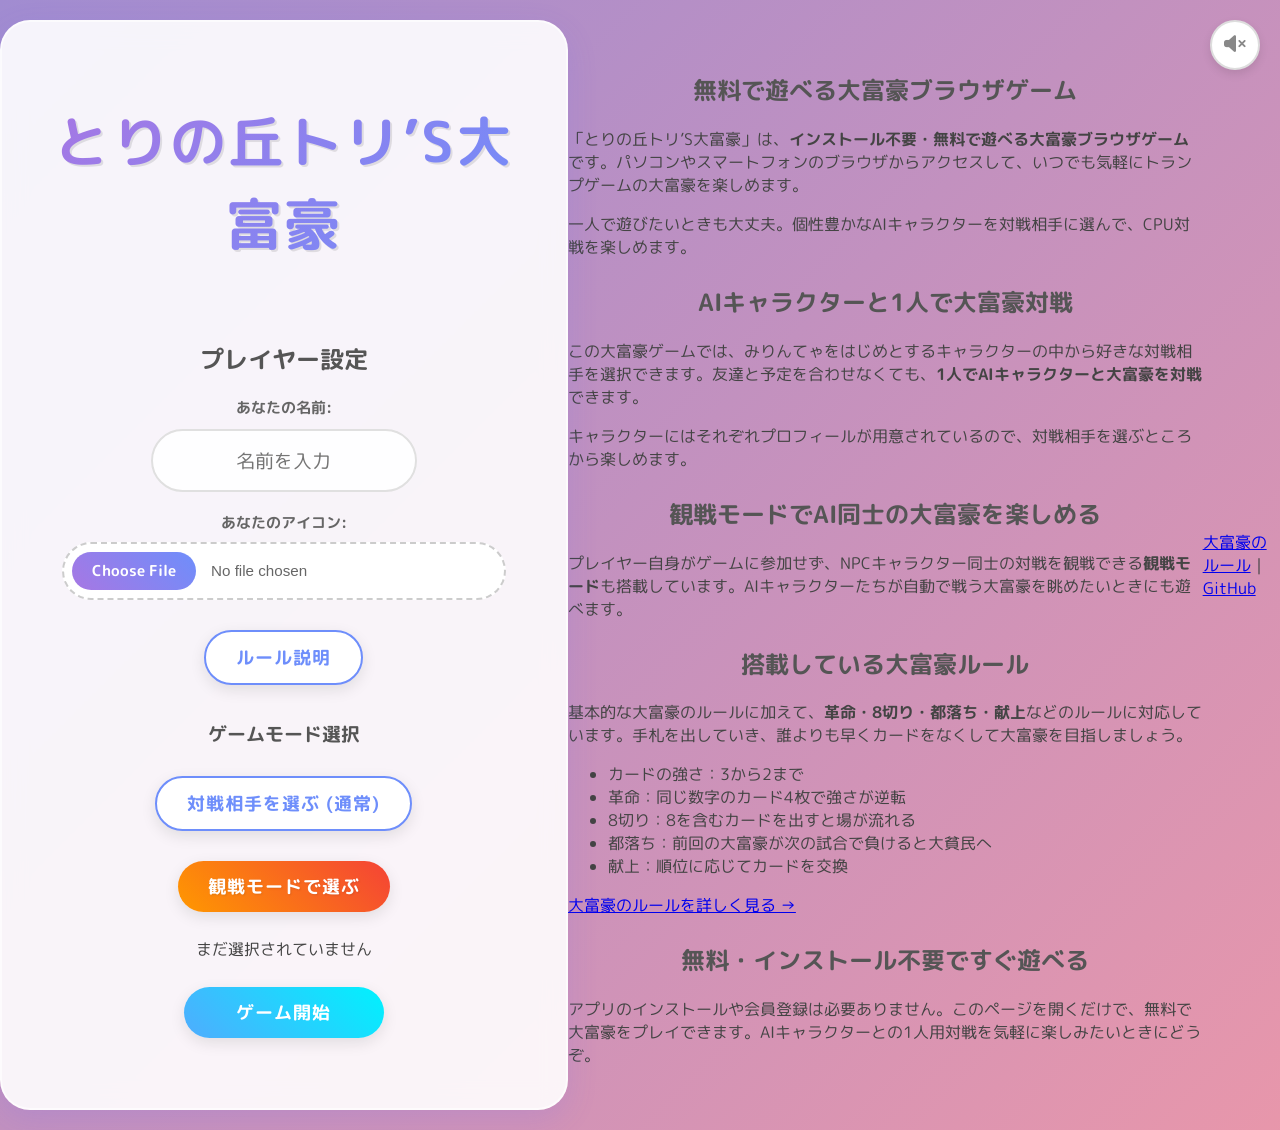
==== commit dfc01d33: "SEOコンテンツとルールページへの内部リンクを追加" ====
--- a/index.html
+++ b/index.html
@@ -6,172 +6,109 @@
   <script async src="https://www.googletagmanager.com/gtag/js?id=G-GNTX973GET"></script>
   <script>
     window.dataLayer = window.dataLayer || [];
-    function gtag(){dataLayer.push(arguments);}
+    function gtag(){window.dataLayer.push(arguments);}
     gtag('js', new Date());
     gtag('config', 'G-GNTX973GET');
   </script>
-  <title>無料ブラウザ大富豪！AIキャラと1人で対戦できるトランプゲーム｜とりの丘トリ’S</title>
-  <meta name="description" content="インストール不要！1人ですぐ遊べる無料の大富豪ブラウザゲーム。みりんてゃとクラスメイト達が賑やかに戦うAI対戦で、都落ち・献上・観戦モードも搭載！">
+  <title>無料で遊べる大富豪ブラウザゲーム｜AIキャラと1人で対戦！｜とりの丘トリ’S</title>
+  <meta name="description" content="インストール不要！1人ですぐ遊べる無料の大富豪ブラウザゲーム。みりんてゃたちAIキャラクターと対戦でき、都落ち・献上・革命・8切り・観戦モードも楽しめます！">
   <meta name="keywords" content="大富豪, 無料, ブラウザゲーム, トランプ, 1人, AI対戦, とりの丘">
   <meta name="google-site-verification" content="b7ayC_ApkqZfpMCdnvnmZPQtpDMW8FATSpv0q1T2uV4" />
-  <!-- 基本メタ -->
   <meta name="theme-color" content="#ffb6d5">
-
-  <!-- Icons -->
   <link rel="icon" href="favicon.ico">
   <link rel="apple-touch-icon" href="apple-touch-icon.png">
-
-  <!-- OGP -->
-  <meta property="og:title" content="とりの丘トリズ大富豪">
-  <meta property="og:description" content="インストール不要！1人ですぐ遊べる無料の大富豪ブラウザゲーム。みりんてゃとクラスメイト達が賑やかに戦うAI対戦で、都落ち・献上・観戦モードも搭載！">
+  <meta property="og:title" content="とりの丘トリ’S大富豪｜無料ブラウザゲーム">
+  <meta property="og:description" content="インストール不要！AIキャラクターと1人で遊べる無料の大富豪ブラウザゲーム。都落ち・献上・観戦モードも搭載！">
   <meta property="og:image" content="https://daifugo-mofu.vercel.app/ogp.png">
   <meta property="og:url" content="https://daifugo-mofu.vercel.app/">
   <meta property="og:type" content="website">
-
-  <!-- Font Awesome -->
   <link rel="stylesheet" href="https://cdnjs.cloudflare.com/ajax/libs/font-awesome/6.4.0/css/all.min.css">
-  
-  <!-- CSS -->
   <link rel="stylesheet" href="style.css">
 </head>
 <body>
-    <!-- BGM切り替えボタン -->
-    <button id="bgm-toggle" class="bgm-btn">
-        <i class="fa-solid fa-volume-xmark"></i>
-    </button>
-    
-    <!-- オーディオタグ -->
+    <button id="bgm-toggle" class="bgm-btn"><i class="fa-solid fa-volume-xmark"></i></button>
     <audio id="bgm-audio" src="daifugoBGM.ogg" loop preload="auto"></audio>
-
-    <!-- ゲーム内通知（一番手前に表示） -->
     <div id="game-notification"></div>
 
-    <!-- メインゲームコンテナ -->
     <div id="game-container">
         <h1>とりの丘トリ’S大富豪</h1>
-        
-        <!-- セットアップ画面 -->
         <div id="setup-screen">
             <h2>プレイヤー設定</h2>
-            
             <div class="input-group">
                 <label for="player-name">あなたの名前:</label>
                 <input type="text" id="player-name" placeholder="名前を入力">
             </div>
-
             <div class="input-group">
                 <label for="player-image">あなたのアイコン:</label>
                 <input type="file" id="player-image" accept="image/png, image/jpeg, image/jpg, image/gif">
             </div>
-            
             <button id="show-rules">ルール説明</button>
-            
             <h3>ゲームモード選択</h3>
             <div style="display: flex; justify-content: center; gap: 10px; flex-wrap: wrap;">
                 <button id="select-characters-btn">対戦相手を選ぶ (通常)</button>
                 <button id="spectator-mode-btn" style="background: linear-gradient(45deg, #FF9800, #F44336);">観戦モードで選ぶ</button>
             </div>
-
-            <div id="ai-character-selection" style="margin-top: 15px;">
-                <p id="selection-status">まだ選択されていません</p>
-            </div>
-            
+            <div id="ai-character-selection" style="margin-top: 15px;"><p id="selection-status">まだ選択されていません</p></div>
             <button id="start-game">ゲーム開始</button>
         </div>
-
-        <!-- ゲームプレイ画面 -->
         <div id="game-screen" style="display: none;">
             <div id="field"></div>
             <div id="players"></div>
             <div id="player-hand"></div>
-            <!-- ★スキップボタン（最初は非表示） -->
-            <button id="skip-game-btn" style="display: none; margin: 0 auto 20px auto; background: linear-gradient(45deg, #FFC107, #FF9800); color: white; padding: 10px 30px; border-radius: 50px; font-weight: bold; box-shadow: 0 4px 15px rgba(255, 152, 0, 0.4);">
-                <i class="fa-solid fa-forward"></i> 残りの試合をスキップ
-            </button>
-            <div id="controls">
-                <button id="play-button">出す</button>
-                <button id="pass-button">パス</button>
-            </div>
-        </div>
-    </div>
-    
-    <!-- ルール説明モーダル -->
-    <div id="rules-modal" class="modal">
-        <div class="modal-content">
-            <span class="close">&times;</span>
-            <h2>ルール説明</h2>
-            <div id="rule-explanation">
-                <p>・最初に山札の52枚を、選択した人数で均等に配ります。</p>
-                <p>・ゲームは時計回りで進行し、順番にカードを出します。</p>
-                <p>・カードは同じ数字のものを1枚以上まとめて出せます。</p>
-                <p>・場のカードより強いカードのみ出せます。（革命中は強弱が逆転します）</p>
-                <p>・カードの強さは、3 < 4 < 5 < 6 < 7 < 8 < 9 < 10 < J < Q < K < A < 2 です。</p>
-                <p>・8を含むカードを出すと、場が流れてリセットされ、同じ枚数のカードが出せます。</p>
-                <p>・同じ数字を4枚出すと「革命」が発生し、カードの強弱が逆転します。</p>
-                <p>・手札をすべて出し切ると上がりとなり、順位（大富豪・富豪・貧民・大貧民）が決定します。</p>
-            
-                <h3>【都落ち】</h3>
-                <p>・前の試合で「大富豪」だったプレイヤーが、次の試合で負けた場合、順位に関係なく自動的に「大貧民」へ落ちます。</p>
-            
-                <h3>【献上（カード交換）】</h3>
-                <p>・試合開始時、「大貧民」は「大富豪」に最も強いカードを2枚献上します。（富豪↔貧民は1枚）</p>
-            
-                <h3>【観戦モード】</h3>
-                <p>・プレイヤーが参加せず、NPCキャラ（みりんてゃ達）が自動対戦する試合を観戦できます。</p>
-            </div>
+            <button id="skip-game-btn" style="display: none; margin: 0 auto 20px auto; background: linear-gradient(45deg, #FFC107, #FF9800); color: white; padding: 10px 30px; border-radius: 50px; font-weight: bold; box-shadow: 0 4px 15px rgba(255, 152, 0, 0.4);"><i class="fa-solid fa-forward"></i> 残りの試合をスキップ</button>
+            <div id="controls"><button id="play-button">出す</button><button id="pass-button">パス</button></div>
         </div>
     </div>
 
-    <!-- キャラクター選択モーダル -->
+    <section class="seo-content" aria-label="とりの丘トリ’S大富豪の紹介">
+        <h2>無料で遊べる大富豪ブラウザゲーム</h2>
+        <p>「とりの丘トリ’S大富豪」は、<strong>インストール不要・無料で遊べる大富豪ブラウザゲーム</strong>です。パソコンやスマートフォンのブラウザからアクセスして、いつでも気軽にトランプゲームの大富豪を楽しめます。</p>
+        <p>一人で遊びたいときも大丈夫。個性豊かなAIキャラクターを対戦相手に選んで、CPU対戦を楽しめます。</p>
+
+        <h2>AIキャラクターと1人で大富豪対戦</h2>
+        <p>この大富豪ゲームでは、みりんてゃをはじめとするキャラクターの中から好きな対戦相手を選択できます。友達と予定を合わせなくても、<strong>1人でAIキャラクターと大富豪を対戦</strong>できます。</p>
+        <p>キャラクターにはそれぞれプロフィールが用意されているので、対戦相手を選ぶところから楽しめます。</p>
+
+        <h2>観戦モードでAI同士の大富豪を楽しめる</h2>
+        <p>プレイヤー自身がゲームに参加せず、NPCキャラクター同士の対戦を観戦できる<strong>観戦モード</strong>も搭載しています。AIキャラクターたちが自動で戦う大富豪を眺めたいときにも遊べます。</p>
+
+        <h2>搭載している大富豪ルール</h2>
+        <p>基本的な大富豪のルールに加えて、<strong>革命・8切り・都落ち・献上</strong>などのルールに対応しています。手札を出していき、誰よりも早くカードをなくして大富豪を目指しましょう。</p>
+        <ul>
+            <li>カードの強さ：3から2まで</li>
+            <li>革命：同じ数字のカード4枚で強さが逆転</li>
+            <li>8切り：8を含むカードを出すと場が流れる</li>
+            <li>都落ち：前回の大富豪が次の試合で負けると大貧民へ</li>
+            <li>献上：順位に応じてカードを交換</li>
+        </ul>
+        <p class="seo-link"><a href="rules.html">大富豪のルールを詳しく見る →</a></p>
+
+        <h2>無料・インストール不要ですぐ遊べる</h2>
+        <p>アプリのインストールや会員登録は必要ありません。このページを開くだけで、無料で大富豪をプレイできます。AIキャラクターとの1人用対戦を気軽に楽しみたいときにどうぞ。</p>
+    </section>
+
+    <footer class="site-footer"><a href="rules.html">大富豪のルール</a><span>｜</span><a href="https://github.com/mofu-mitsu/daifugo-mofu">GitHub</a></footer>
+
+    <div id="rules-modal" class="modal">
+        <div class="modal-content"><span class="close">&times;</span><h2>ルール説明</h2><div id="rule-explanation">
+            <p>・最初に山札の52枚を、選択した人数で均等に配ります。</p><p>・ゲームは時計回りで進行し、順番にカードを出します。</p><p>・カードは同じ数字のものを1枚以上まとめて出せます。</p><p>・場のカードより強いカードのみ出せます。（革命中は強弱が逆転します）</p><p>・カードの強さは、3 &lt; 4 &lt; 5 &lt; 6 &lt; 7 &lt; 8 &lt; 9 &lt; 10 &lt; J &lt; Q &lt; K &lt; A &lt; 2 です。</p><p>・8を含むカードを出すと、場が流れてリセットされ、同じ枚数のカードが出せます。</p><p>・同じ数字を4枚出すと「革命」が発生し、カードの強弱が逆転します。</p><p>・手札をすべて出し切ると上がりとなり、順位（大富豪・富豪・貧民・大貧民）が決定します。</p>
+            <h3>【都落ち】</h3><p>・前の試合で「大富豪」だったプレイヤーが、次の試合で負けた場合、順位に関係なく自動的に「大貧民」へ落ちます。</p>
+            <h3>【献上（カード交換）】</h3><p>・試合開始時、「大貧民」は「大富豪」に最も強いカードを2枚献上します。（富豪↔貧民は1枚）</p>
+            <h3>【観戦モード】</h3><p>・プレイヤーが参加せず、NPCキャラ（みりんてゃ達）が自動対戦する試合を観戦できます。</p>
+        </div></div>
+    </div>
+
     <div id="character-modal" class="modal">
-        <!-- ワープボタン -->
         <button id="modal-jump-btn"><i class="fa-solid fa-arrow-down"></i></button>
-    
-        <div class="modal-content character-modal-content">
-            <span class="close" id="close-character-modal">&times;</span>
-            <h2>キャラクターを選択</h2>
-            
-            <div class="character-grid" id="character-grid">
-                <!-- キャラクター一覧はJavaScriptで動的に生成 -->
-            </div>
-            
-            <div class="character-details" id="character-details">
-                <h3>キャラクタープロフィール</h3>
-                <div class="character-portrait">
-                    <img id="character-portrait" src="" alt="キャラクター画像">
-                </div>
-                <div class="character-info">
-                    <h4 id="character-name">名前: -</h4>
-                    <p id="character-mbti">MBTI: -</p>
-                    <p id="character-enneagram">エニアグラム: -</p>
-                    <p id="character-socionics" style="display:none;">ソシオニクス: -</p> 
-                    <p id="character-description">説明: -</p>
-                </div>
-            </div>
-            
-            <div class="selected-characters" id="selected-characters">
-                <h3>選択されたキャラクター</h3>
-                <div id="selected-characters-list"></div>
-                <button id="confirm-selection" class="confirm-btn">選択を確定</button>
-            </div>
+        <div class="modal-content character-modal-content"><span class="close" id="close-character-modal">&times;</span><h2>キャラクターを選択</h2>
+            <div class="character-grid" id="character-grid"></div>
+            <div class="character-details" id="character-details"><h3>キャラクタープロフィール</h3><div class="character-portrait"><img id="character-portrait" src="" alt="キャラクター画像"></div><div class="character-info"><h4 id="character-name">名前: -</h4><p id="character-mbti">MBTI: -</p><p id="character-enneagram">エニアグラム: -</p><p id="character-socionics" style="display:none;">ソシオニクス: -</p><p id="character-description">説明: -</p></div></div>
+            <div class="selected-characters" id="selected-characters"><h3>選択されたキャラクター</h3><div id="selected-characters-list"></div><button id="confirm-selection" class="confirm-btn">選択を確定</button></div>
         </div>
     </div>
 
-    <!-- リザルト（結果発表）モーダル -->
-    <div id="result-modal" class="modal">
-        <div class="modal-content result-content">
-            <h2>ゲーム終了！</h2>
-            <div id="result-list">
-                <!-- ここに順位が入る -->
-            </div>
-            <div class="result-buttons">
-                <button id="next-round-button">同じメンバーで次へ</button>
-                <button id="title-button">タイトルに戻る</button>
-            </div>
-        </div>
-    </div>
+    <div id="result-modal" class="modal"><div class="modal-content result-content"><h2>ゲーム終了！</h2><div id="result-list"></div><div class="result-buttons"><button id="next-round-button">同じメンバーで次へ</button><button id="title-button">タイトルに戻る</button></div></div></div>
 
-    <!-- スクリプト -->
     <script src="asset/characters/character_defs.js"></script>
     <script src="script.js"></script>
 </body>
--- a/style.css
+++ b/style.css
@@ -1,794 +1,514 @@
-:root { --primary-color: #0984e3; --secondary-color: #74b9ff; --victim-color: #6c5ce7; --child-color: #fdcb6e; --bg-color: #f4f6f9; --text-color: #2d3436; }
-body { font-family: 'Helvetica Neue', Arial, sans-serif; background: var(--bg-color); color: var(--text-color); margin: 0; padding: 0; }
-.container { max-width: 800px; margin: 0 auto; padding: 15px; }
-
-/* スクリーンと基本要素 */
-.screen { display: none; background: white; padding: 25px; border-radius: 12px; box-shadow: 0 5px 20px rgba(0,0,0,0.05); margin-bottom: 20px; }
-.screen.active { display: block; animation: fadeIn 0.4s ease; }
-@keyframes fadeIn { from { opacity: 0; transform: translateY(10px); } to { opacity: 1; transform: translateY(0); } }
-
-.home-link { display: inline-block; margin-bottom: 15px; color: var(--primary-color); text-decoration: none; font-size: 14px; font-weight: bold; background: #e0f0ff; padding: 8px 16px; border-radius: 20px; transition: 0.2s;}
-.home-link:hover { background: var(--primary-color); color: white; }
-
-.identity-input-box { background: #f8f9fa; padding: 20px; border-radius: 10px; margin: 20px 0; border: 1px solid #eee; text-align: left; }
-.identity-input-box label { font-size:14px; font-weight:bold; display: block; margin-bottom: 5px; color: #555;}
-.identity-input-box input { width: 100%; box-sizing: border-box; padding: 12px; border-radius: 6px; border: 1px solid #ccc; font-size: 16px; text-transform: uppercase; transition: 0.2s;}
-.identity-input-box input:focus { border-color: var(--primary-color); outline: none; }
-
-/* ゲージ */
-#gauge-container { background: #fafafa; padding: 15px; border-radius: 10px; border: 1px solid #eaeaea; margin-bottom: 20px;}
-.gauge-row { display: flex; align-items: center; margin-bottom: 8px; font-size: 13px; }
-.gauge-row span { width: 85px; font-weight: bold; color: #444;}
-.bar-bg { flex-grow: 1; background: #dfe6e9; height: 14px; border-radius: 7px; overflow: hidden; }
-.bar { height: 100%; width: 0%; transition: width 0.4s cubic-bezier(0.4, 0, 0.2, 1); }
-.aggressor { background: #ff7675; } .victim { background: var(--victim-color); } .caring { background: #55efc4; } .childlike { background: var(--child-color); }
-
-/* お部屋 */
-.room-guide { font-size:14px; text-align:center; font-weight:bold; color: var(--primary-color); margin-bottom: 10px;}
-#room { position: relative; width: 100%; height: 350px; background: #b2bec3; border: 4px solid #636e72; border-radius: 12px; overflow: hidden; box-shadow: inset 0 0 20px rgba(0,0,0,0.1);}
-.room-item { position: absolute; width: 48px; height: 48px; font-size: 24px; cursor: pointer; background: white; border: 2px solid #2d3436; border-radius: 10px; display:flex; align-items:center; justify-content:center; transition: transform 0.1s, box-shadow 0.2s; box-shadow: 2px 2px 0 #2d3436;}
-.room-item:hover { transform: scale(1.1); box-shadow: 4px 4px 0 #2d3436; }
-.room-item.done { opacity: 0.4; pointer-events: none; filter: grayscale(100%); box-shadow: none; transform: translateY(2px);}
-
-#item-wish { top: 25px; left: 25px; }
-#item-abyss { top: 25px; right: 25px; background: #2d3436; color: white;}
-#item-phone { top: 130px; left: 50%; transform: translateX(-50%); }
-#item-tug { bottom: 110px; left: 25px; background: #ffeaa7;}
-#item-target { bottom: 110px; right: 25px; background: #fab1a0; }
-#item-darling { bottom: 25px; right: 25px; background: #ffcccc; border-color:#ff4757;}
-#item-eye { bottom: 25px; left: 25px; background: #e0f7fa;}
-
-/* 🐛 芋虫 */
-#item-bug { position: absolute; bottom: 10px; left: 45%; font-size: 24px; cursor: pointer; transition: transform 0.1s; user-select:none;}
-#item-bug:active { transform: scale(0.7); }
-#item-bug.dead { font-size: 35px; pointer-events: none; filter: drop-shadow(0 0 5px rgba(255,0,0,0.5));}
-#bug-speech { position: absolute; bottom: 50px; left: 35%; background: rgba(0,0,0,0.85); color: white; padding: 6px 10px; font-size: 12px; border-radius: 6px; z-index: 10; font-weight:bold; white-space: nowrap;}
-
-/* 絵文字グリッド */
-.emoji-grid { display: grid; grid-template-columns: repeat(4, 1fr); gap: 10px; margin-top: 15px; max-height: 250px; overflow-y: auto; padding: 10px;}
-.emoji-grid::-webkit-scrollbar { width: 6px; }
-.emoji-grid::-webkit-scrollbar-thumb { background: #ccc; border-radius: 3px; }
-.emoji-btn { font-size: 28px; background: #f8f9fa; border: 2px solid #ddd; border-radius: 10px; padding: 12px 5px; cursor: pointer; text-align: center; transition: 0.2s;}
-.emoji-btn:hover { background: #e0f0ff; border-color: var(--secondary-color);}
-.emoji-btn.selected { border-color: var(--primary-color); background: #e0f0ff; box-shadow: 0 0 10px rgba(9, 132, 227, 0.3);}
-.emoji-name { display:block; font-size: 10px; font-weight: bold; margin-top: 5px; color: #555; line-height: 1.2;}
-
-/* 綱引きギミック */
-.tug-game-area { background: #f1f2f6; padding: 20px; border-radius: 12px; margin: 20px 0; text-align:center;}
-.tug-timer { font-size: 20px; font-weight: bold; color: #d63031; margin-bottom: 10px;}
-.tug-container { display: flex; justify-content: space-between; align-items: center; background: white; padding: 15px; border-radius: 20px; box-shadow: inset 0 2px 5px rgba(0,0,0,0.05);}
-.tug-btn { padding: 12px 20px; font-size: 14px; font-weight: bold; border-radius: 8px; border:none; cursor: pointer; color: white; transition: 0.1s;}
-.tug-btn:active { transform: scale(0.9); }
-.tug-btn.me { background: #0984e3; box-shadow: 0 4px 0 #076bb8;}
-.tug-btn.me:active { box-shadow: 0 0 0 #076bb8; transform: translateY(4px);}
-.tug-btn.you { background: #ff7675; box-shadow: 0 4px 0 #d63031; opacity: 0.8; pointer-events:none; } /* 相手のボタンは押せない */
-.tug-bar-wrap { flex-grow: 1; height: 12px; background: #dfe6e9; margin: 0 15px; position: relative; border-radius: 6px;}
-.tug-heart { position: absolute; top: -12px; left: 50%; font-size: 28px; transform: translateX(-50%); transition: left 0.1s linear;}
-
-/* 運命の連打 */
-.target-area { position: relative; width: 100%; height: 200px; background: #2d3436; border-radius: 10px; overflow: hidden; margin: 15px 0; box-shadow: inset 0 0 20px rgba(0,0,0,0.5);}
-.target-icon { position: absolute; font-size: 45px; cursor: pointer; user-select: none; transition: top 0.4s ease, left 0.4s ease; }
-.target-icon:active { transform: scale(0.8); }
-
-/* モーダル等 */
-.btn { display: block; width: 100%; box-sizing: border-box; padding: 16px; background: var(--primary-color); color: white; border: none; border-radius: 10px; font-weight: bold; cursor: pointer; font-size: 16px; margin-top: 15px; transition: 0.2s;}
-.btn:hover { background: #076bb8; transform: translateY(-2px); box-shadow: 0 5px 15px rgba(9, 132, 227, 0.3);}
-.btn:active { transform: translateY(0); box-shadow: none;}
-.btn-large { font-size: 18px; padding: 18px; }
-
-#modal-overlay { position: fixed; top:0; left:0; width:100%; height:100%; background:rgba(0,0,0,0.75); display:flex; justify-content:center; align-items:center; z-index:2000; padding: 15px; box-sizing:border-box;}
-#modal-content { background:white; width:100%; max-width:450px; padding:25px; border-radius:15px; max-height: 85vh; overflow-y: auto; text-align:center; box-shadow: 0 10px 30px rgba(0,0,0,0.2);}
-.hidden { display: none !important; }
-.option-btn { display: block; width: 100%; box-sizing: border-box; padding: 14px; margin-bottom: 10px; background: #f8f9fa; border: 2px solid #eee; border-radius: 10px; text-align: left; cursor: pointer; font-size: 14px; transition: 0.2s; color: #333; font-weight: bold;}
-.option-btn:hover { background: #e0f0ff; border-color: var(--secondary-color); color: var(--primary-color);}
-
-/* 圧演出 */
-body.extreme-pressure { animation: screenShake 0.4s infinite; }
-@keyframes screenShake { 0% { transform: translate(1px, 1px) rotate(0deg); } 50% { transform: translate(-1px, -2px) rotate(-0.5deg); } 100% { transform: translate(1px, -1px) rotate(0.5deg); } }
-.pressure-heartbeat { animation: heartbeat 0.4s infinite; background: #d63031 !important; color: white; box-shadow: 0 0 20px rgba(214, 48, 49, 0.8);}
-@keyframes heartbeat { 0% { transform: scale(1); } 50% { transform: scale(1.1); } 100% { transform: scale(1); } }
-
-.result-identity { background: #f1f2f6; padding: 15px; border-radius: 8px; margin-bottom: 20px; font-weight: bold; text-align: center; border: 1px dashed #ccc;}
-.gemi-comment { background: #e0f0ff; padding: 18px; border-left: 6px solid var(--primary-color); border-radius: 6px; font-size: 14px; text-align: left; margin-top: 20px; line-height: 1.6; color: #2d3436;}
-.share-actions { display: flex; gap: 12px; margin-top: 20px; }
-.action-btn { flex:1; padding: 14px; font-size: 14px; display:flex; align-items:center; justify-content:center; gap: 8px;}
-.mobile-save-guide { color:#d63031; font-weight:bold; font-size:13px; margin: 15px 0 10px; text-align:center;}
-#result-image { max-width:100%; border:3px solid #eee; border-radius:10px; box-shadow: 0 4px 10px rgba(0,0,0,0.1);}
-
-/* チェックボックス */
-.checkbox-item { display: block; position: relative; padding-left: 32px; margin-bottom: 12px; cursor: pointer; font-size: 14px; text-align: left; font-weight: bold; color: #444;}
-.checkbox-item input { position: absolute; opacity: 0; cursor: pointer; height: 0; width: 0; }
-.checkmark { position: absolute; top: 0; left: 0; height: 22px; width: 22px; background-color: #eee; border-radius: 5px; transition: 0.2s;}
-.checkbox-item:hover input ~ .checkmark { background-color: #ddd; }
-.checkbox-item input:checked ~ .checkmark { background-color: var(--primary-color); }
-.checkmark:after { content: ""; position: absolute; display: none; left: 8px; top: 4px; width: 5px; height: 10px; border: solid white; border-width: 0 2px 2px 0; transform: rotate(45deg); }
-.checkbox-item input:checked ~ .checkmark:after { display: block; }
-
-/* --- 既存のCSSの最後に上書きしてください --- */
-
-/* LINE入力欄のデザイン強化 */
-.free-text-input {
-  width: 90%;
-  padding: 15px;
-  margin: 15px 0;
-  border: 2px solid #0984e3;
-  border-radius: 12px;
-  font-size: 16px;
-  outline: none;
-  background: #fdfdfd;
-  box-shadow: 0 4px 15px rgba(9, 132, 227, 0.1);
-  transition: all 0.3s ease;
-  box-sizing: border-box;
-}
-
-.free-text-input:focus {
-  border-color: #6c5ce7; /* 犠牲者カラーへ変化 */
-  box-shadow: 0 0 20px rgba(108, 92, 231, 0.3);
-  transform: translateY(-2px);
-}
-
-.free-text-input::placeholder {
-  color: #b2bec3;
-  font-style: italic;
-}
-
-/* ダーリンちゃんのセリフ枠 */
-.darling-chat {
-  background: #fff0f3;
-  border-left: 5px solid #ff4757;
-  padding: 15px;
-  border-radius: 8px;
-  margin: 15px 0;
-  text-align: left;
-  font-weight: bold;
-  font-size: 14px;
-  color: #d63031;
-}
-
-/* ボタンのデザイン微調整 */
-.option-btn {
-  width: 100%;
-  padding: 15px;
-  margin-bottom: 12px;
-  background: #ffffff;
-  border: 2px solid #f1f2f6;
-  border-radius: 12px;
-  cursor: pointer;
-  font-weight: bold;
-  transition: all 0.2s ease;
-}
-
-.option-btn:hover {
-  background: #e0f0ff;
-  border-color: #0984e3;
-  transform: translateX(5px);
-}
-/* 新ギミックの配置 */
-#item-fight { top: 120px; right: 20px; background: #ff7675; color: white; border-color: #d63031; }
-
-/* アイテム配置調整 */
-#item-situation { top: 120px; right: 20px; background: #ffeaa7; }
-
-/* LINE入力欄のデザイン強化 */
-.free-text-input {
-  width: 90%; padding: 15px; margin: 15px 0; border: 2px solid #0984e3;
-  border-radius: 12px; font-size: 16px; outline: none; background: #fdfdfd;
-  box-shadow: 0 4px 15px rgba(9, 132, 227, 0.1); transition: all 0.3s ease; box-sizing: border-box;
-}
-.free-text-input:focus {
-  border-color: #6c5ce7; box-shadow: 0 0 20px rgba(108, 92, 231, 0.3); transform: translateY(-2px);
-}
-.free-text-input::placeholder { color: #b2bec3; font-style: italic; }
-
-.darling-chat {
-  background: #fff0f3; border-left: 5px solid #ff4757; padding: 15px; border-radius: 8px;
-  margin: 15px 0; text-align: left; font-weight: bold; font-size: 14px; color: #d63031;
-}
-
-/* スマホ対応微調整 */
-@media screen and (max-width: 600px) {
-  #item-situation { top: 100px; right: 20px; }
-  .room-item { width: 42px; height: 42px; font-size: 20px; }
-}
-
-/* 新ミニゲーム（シチュエーション）用のCSS */
-#item-situation { bottom: 20px; right: 20px; background: #ffeaa7; }
-
-.sit-btn {
-  width: 100%; padding: 15px; margin-bottom: 10px; border-radius: 10px;
-  font-weight: bold; font-size: 14px; border: none; cursor: pointer; transition: 0.1s;
-}
-.sit-btn:active { transform: scale(0.95); }
-.sit-aggressor { background: #ff7675; color: white; box-shadow: 0 4px 0 #d63031; }
-.sit-caring { background: #55efc4; color: #2d3436; box-shadow: 0 4px 0 #00b894; }
-.sit-childlike { background: #ffeaa7; color: #2d3436; box-shadow: 0 4px 0 #fdcb6e; }
-.sit-victim { background: #6c5ce7; color: white; box-shadow: 0 4px 0 #4834d4; }
-
-/* アイテム配置調整 */
-#item-situation { top: 120px; right: 20px; background: #ffeaa7; }
-#item-fight { top: 120px; left: 20px; background: #ff7675; color: white; border-color: #d63031; } /* 新ギミック！ */
-
-/* スマホ対応微調整 */
-@media screen and (max-width: 600px) {
-  #item-situation { top: 100px; right: 20px; }
-  #item-fight { top: 100px; left: 20px; }
-  .room-item { width: 42px; height: 42px; font-size: 20px; }
-}
-
-/* シチュエーション用プログレスバー */
-.sit-progress { width: 100%; height: 8px; background: #eee; border-radius: 4px; margin-bottom: 15px; overflow: hidden; }
-.sit-progress-bar { height: 100%; background: var(--primary-color); width: 25%; transition: 0.3s; }
-
-/* 新アイテム配置調整 */
-#item-clinic { top: 25px; right: 25px; background: #fff; border-color: #d63031; }
-#item-bugtoss { bottom: 110px; right: 25px; background: #fdcb6e; }
-#item-walldon { top: 130px; left: 25px; background: #2d3436; color: white; }
-#item-care { top: 130px; right: 25px; background: #55efc4; }
-
-/* スマホ対応微調整 */
-@media screen and (max-width: 600px) {
-  #item-clinic { top: 20px; right: 20px; }
-  #item-bugtoss { bottom: 80px; right: 20px; }
-  #item-walldon { top: 100px; left: 20px; }
-  #item-care { top: 100px; right: 20px; }
-}
-
-/* ミニゲーム専用CSS */
-.game-box { position: relative; height: 180px; background: #f1f2f6; border-radius: 12px; overflow: hidden; margin-bottom: 15px; border: 2px solid #dfe6e9;}
-.flying-bug { position: absolute; bottom: 10px; left: 20px; font-size: 40px; transition: 0.3s cubic-bezier(0.25, 1, 0.5, 1); user-select: none; }
-.bug-shout { position: absolute; top: 20px; left: 50%; transform: translateX(-50%); font-weight: bold; color: #d63031; font-size: 14px; background: white; padding: 5px 10px; border-radius: 15px; border: 2px solid #d63031; white-space: nowrap; opacity: 0; transition: 0.2s;}
-
-.wall-darling { font-size: 80px; position: absolute; bottom: 0; left: 50%; transform: translateX(-50%) scale(1); transition: transform 0.1s linear; user-select: none; }
-.wall-alert { position: absolute; top: 10px; width: 100%; text-align: center; color: #d63031; font-weight: bold; font-size: 18px; z-index: 10;}
-
-/* 新アイコンの配置 */
-#item-clinic { top: 20px; right: 20px; background: #fff; border-color: #d63031; }
-#item-chase { top: 20px; left: 50%; transform: translateX(-50%); background: #6c5ce7; color: white;}
-#item-bugtoss { bottom: 100px; right: 20px; background: #fdcb6e; }
-#item-walldon { top: 100px; left: 20px; background: #2d3436; color: white; }
-#item-care { top: 100px; right: 20px; background: #55efc4; }
-
-@media screen and (max-width: 600px) {
-  .room-item { width: 40px; height: 40px; font-size: 18px; }
-  #item-clinic { top: 15px; right: 15px; }
-  #item-chase { top: 15px; left: 50%; }
-  #item-bugtoss { bottom: 70px; right: 15px; }
-  #item-walldon { top: 80px; left: 15px; }
-  #item-care { top: 80px; right: 15px; }
-}
-
-/* ミニゲーム専用CSS */
-.game-box { position: relative; height: 180px; background: #f1f2f6; border-radius: 12px; overflow: hidden; margin-bottom: 15px; border: 2px solid #dfe6e9;}
-.flying-bug { position: absolute; bottom: 10px; left: 20px; font-size: 40px; transition: 0.3s cubic-bezier(0.25, 1, 0.5, 1); user-select: none; }
-.bug-shout { position: absolute; top: 20px; left: 50%; transform: translateX(-50%); font-weight: bold; color: #d63031; font-size: 14px; background: white; padding: 5px 10px; border-radius: 15px; border: 2px solid #d63031; white-space: nowrap; opacity: 0; transition: 0.2s;}
-
-.wall-darling { font-size: 80px; position: absolute; bottom: 0; left: 50%; transform: translateX(-50%) scale(1); transition: transform 0.1s linear; user-select: none; }
-.wall-alert { position: absolute; top: 10px; width: 100%; text-align: center; color: #d63031; font-weight: bold; font-size: 18px; z-index: 10;}
-
-.chase-darling { font-size: 60px; position: absolute; bottom: 50px; left: 50%; transform: translateX(-50%) scale(1); transition: transform 0.1s linear; user-select: none;}
-
-/* --- モーダルのスクロール対応を強化！ --- */
-#modal-overlay { 
-  position: fixed; top:0; left:0; width:100%; height:100%; 
-  background: rgba(0,0,0,0.75); display: flex; justify-content: center; align-items: center; 
-  z-index: 2000; padding: 15px; box-sizing: border-box;
-}
-
-#modal-content { 
-  background: white; width: 100%; max-width: 450px; padding: 25px; border-radius: 15px; 
-  /* ★ ここが重要！はみ出したらスクロールする設定！ */
-  max-height: 85vh; overflow-y: auto; -webkit-overflow-scrolling: touch; 
-  text-align: center; box-shadow: 0 10px 30px rgba(0,0,0,0.2);
-}
-
-.emoji-grid { 
-  display: grid; grid-template-columns: repeat(4, 1fr); gap: 10px; margin-top: 15px; 
-  padding: 10px;
-}
-
-.hidden { display: none !important; }
-
-/* その他は前回と同じでOK！ */
-
-/* 新アイコン（芋虫侵略）の配置 */
-#item-invasion { top: 120px; left: 50%; transform: translateX(-50%); background: #55efc4; }
-
-@media screen and (max-width: 600px) {
-  #item-invasion { top: 100px; left: 50%; }
-}
-
-/* スマホ長押しバグ防止用（前回と同じ） */
-.noselect {
-  -webkit-touch-callout: none;
-  -webkit-user-select: none;
-  -khtml-user-select: none;
-  -moz-user-select: none;
-  -ms-user-select: none;
-  user-select: none;
-  touch-action: manipulation;
-}
-#stare-area, #tug-pull-btn, #target-icon, #item-bug, .throw-btn {
-  -webkit-touch-callout: none;
-  user-select: none;
-}
-/* --- 部屋のアイテム配置（13個綺麗に並べる！） --- */
-#room { position: relative; width: 100%; height: 380px; background: #b2bec3; border: 4px solid #636e72; border-radius: 12px; overflow: hidden; box-shadow: inset 0 0 20px rgba(0,0,0,0.1);}
-.room-item { position: absolute; width: 45px; height: 45px; font-size: 22px; cursor: pointer; background: white; border: 2px solid #2d3436; border-radius: 10px; display:flex; align-items:center; justify-content:center; transition: transform 0.1s, box-shadow 0.2s; box-shadow: 2px 2px 0 #2d3436;}
-
-/* 1段目 */
-#item-wish { top: 10%; left: 10%; }
-#item-abyss { top: 10%; left: 30%; background: #2d3436; color: white;}
-#item-phone { top: 10%; left: 50%; transform: translateX(-50%); }
-#item-clinic { top: 10%; right: 30%; background: #fff; border-color: #d63031; }
-#item-fight { top: 10%; right: 10%; background: #ff7675; color: white; }
-
-/* 2段目 */
-#item-tug { top: 40%; left: 10%; background: #ffeaa7;}
-#item-target { top: 40%; left: 30%; background: #fab1a0; }
-#item-eye { top: 40%; left: 50%; transform: translateX(-50%); background: #e0f7fa;}
-#item-bugtoss { top: 40%; right: 30%; background: #fdcb6e; }
-#item-walldon { top: 40%; right: 10%; background: #2d3436; color: white; }
-
-/* 3段目 */
-#item-care { top: 70%; left: 20%; background: #55efc4; }
-#item-chase { top: 70%; left: 50%; transform: translateX(-50%); background: #6c5ce7; color: white;}
-#item-invasion { top: 70%; right: 20%; background: #55efc4; }
-
-/* スマホ対応の微調整 */
-@media screen and (max-width: 600px) {
-  .room-item { width: 38px; height: 38px; font-size: 18px; }
-  #room { height: 320px; }
-}
-
-/* ★★★ スマホの長押しフリーズ（コピーメニュー出現）を完全防止！ ★★★ */
-.noselect {
-  -webkit-touch-callout: none;
-  -webkit-user-select: none;
-  user-select: none;
-  touch-action: manipulation;
-}
-#stare-area, #tug-pull-btn, #target-icon, #item-bug, .throw-btn {
-  -webkit-touch-callout: none;
-  user-select: none;
-}
-
-/* --- 結果画面の装飾 --- */
-#capture-area h2 {
-  font-size: 28px;
-  background: linear-gradient(transparent 70%, var(--secondary-color) 70%);
-  display: inline-block;
-  margin-bottom: 10px;
-}
-
-.result-title {
-  font-size: 32px;
-  color: var(--victim-color);
-  font-weight: 900;
-  margin: 15px 0 5px;
-  text-shadow: 2px 2px 0px rgba(0,0,0,0.05);
-}
-
-.result-sub {
-  font-size: 16px;
-  color: #636e72;
-  font-weight: bold;
-  margin-bottom: 20px;
-  letter-spacing: 2px;
-}
-
-.desc-box {
-  background: #f8f9fa;
-  padding: 15px;
-  border-radius: 10px;
-  border-left: 5px solid var(--victim-color);
-  text-align: left;
-  line-height: 1.6;
-  margin-bottom: 20px;
-}
-
-/* 16タイプ特定エリアのデザイン */
-#detail-result {
-  animation: fadeIn 0.5s ease;
-  background: #ffffff !important;
-  box-shadow: 0 4px 15px rgba(108, 92, 231, 0.2);
-}
-#item-mirror { bottom: 100px; left: 50%; transform: translateX(-50%); background: #fff; }
-/* スマホ用レスポンシブの強化 */
-@media screen and (max-width: 600px) {
-  .result-title { font-size: 24px; }
-  .result-sub { font-size: 12px; }
-  .screen { padding: 15px; }
-  .room-item { width: 42px; height: 42px; }
-  .share-actions { flex-direction: column; }
-  .action-btn { width: 100%; }
-}
-
-/* --- 部屋のアイテム配置（13個をバランス良く！） --- */
-.room-item {
-    box-shadow: 3px 3px 0 #2d3436;
-}
-
-/* 1段目 (5つ) */
-#item-wish    { top: 10%; left: 8%; }
-#item-abyss   { top: 10%; left: 28%; background: #2d3436; color: white; }
-#item-phone   { top: 10%; left: 50%; transform: translateX(-50%); }
-#item-clinic  { top: 10%; right: 28%; background: #fff; border-color: #d63031; }
-#item-fight   { top: 10%; right: 8%; background: #ff7675; color: white; }
-
-/* 2段目 (5つ) */
-#item-tug     { top: 45%; left: 8%; background: #ffeaa7; }
-#item-target  { top: 45%; left: 28%; background: #fab1a0; }
-#item-mirror  { top: 45%; left: 50%; transform: translateX(-50%); background: #ffffff; }
-#item-eye     { top: 45%; right: 28%; background: #e0f7fa; }
-#item-bugtoss { top: 45%; right: 8%; background: #fdcb6e; }
-
-/* 3段目 (3つ) */
-#item-walldon { top: 80%; left: 15%; background: #2d3436; color: white; }
-#item-care    { top: 80%; left: 50%; transform: translateX(-50%); background: #55efc4; }
-#item-chase   { top: 80%; right: 15%; background: #6c5ce7; color: white; }
-#item-invasion{ top: 45%; left: 50%; display:none; } /* 重複してたので隠す */
-
-/* 見つめ合い中のCSS（押した瞬間に変化！） */
-.staring-now {
-    background: #ff7675 !important;
-    box-shadow: 0 0 30px #ff7675 !important;
-    transform: scale(1.1);
-    transition: 0.2s;
-}
-
-/* ⌛ ローディング画面の装飾 */
-#loading-overlay {
+/* =========================================
+   基本設定・フォント・変数
+   ========================================= */
+@import url('https://fonts.googleapis.com/css2?family=M+PLUS+Rounded+1c:wght@400;700&display=swap');
+
+*, *::before, *::after {
+    box-sizing: border-box;
+}
+
+:root {
+    --primary-gradient: linear-gradient(135deg, #a777e3, #6e8efb);
+    --secondary-gradient: linear-gradient(45deg, #ff9a9e, #fecfef);
+    --accent-color: #ff6b6b;
+    --text-color: #444;
+    --glass-bg: rgba(255, 255, 255, 0.9);
+    --glass-border: rgba(255, 255, 255, 0.6);
+    --shadow-soft: 0 10px 30px rgba(100, 100, 255, 0.15);
+    --shadow-strong: 0 25px 50px rgba(0,0,0,0.3);
+}
+
+html, body {
+    width: 100%;
+    margin: 0;
+    padding: 0;
+    /* overflow-x: hidden; ←これを消してJS制御に任せる */
+}
+
+body {
+    font-family: 'M PLUS Rounded 1c', 'Segoe UI', sans-serif;
+    background: linear-gradient(-45deg, #a777e3, #6e8efb, #ff9a9e, #a18cd1);
+    background-size: 400% 400%;
+    animation: gradientBG 15s ease infinite;
+    display: flex;
+    justify-content: center;
+    align-items: center;
+    min-height: 100vh;
+    color: var(--text-color);
+}
+
+@keyframes gradientBG {
+    0% { background-position: 0% 50%; }
+    50% { background-position: 100% 50%; }
+    100% { background-position: 0% 50%; }
+}
+
+/* =========================================
+   ゲームコンテナ
+   ========================================= */
+#game-container {
+    background: var(--glass-bg);
+    backdrop-filter: blur(12px);
+    border: 2px solid var(--glass-border);
+    border-radius: 30px;
+    box-shadow: var(--shadow-soft);
+    padding: 40px;
+    max-width: 1000px;
+    width: 95%;
+    position: relative;
+    min-height: 600px; 
+    margin: 20px auto;
+}
+
+h1 {
     text-align: center;
-    padding: 50px 0;
-}
-.loader-content {
-    font-size: 50px;
-    color: var(--primary-color);
-}
-.loader-content p {
-    font-size: 18px;
-    font-weight: bold;
-    margin-top: 20px;
+    font-size: 3.5em;
+    margin-bottom: 30px;
+    background: var(--primary-gradient);
+    -webkit-background-clip: text;
+    -webkit-text-fill-color: transparent;
+    filter: drop-shadow(2px 2px 0px rgba(0,0,0,0.1));
     letter-spacing: 2px;
 }
 
-/* スマホ用微調整 */
-@media screen and (max-width: 600px) {
-    #room { height: 420px; }
-    .room-item { width: 40px; height: 40px; font-size: 20px; }
-}
-
-/* 見つめ合いの箱のスタイルを強化 */
-.stare-box {
-  font-size: 60px;
-  cursor: pointer;
-  margin: 20px auto;
-  border-radius: 50%;
-  width: 120px;
-  height: 120px;
-  display: flex;
-  align-items: center;
-  justify-content: center;
-  transition: 0.2s;
-  background: #ffcccc;
-  /* ★ これが重要！スマホのスクロールや選択を無効化して長押しに専念させる！ */
-  touch-action: none; 
-  -webkit-user-select: none;
-  user-select: none;
-  -webkit-touch-callout: none;
-}
-
-/* --- 結果画面の透過対策を強化！ --- */
-#capture-area {
-  background-color: #ffffff !important; /* 確実に白背景にする */
-  padding: 20px;
-  border-radius: 12px;
-}
-
-#detail-result {
-  animation: fadeIn 0.5s ease;
-  background-color: #ffffff !important; /* ここが半透明にならないように固定 */
-  box-shadow: 0 4px 15px rgba(108, 92, 231, 0.2);
-  opacity: 1 !important; /* 透過を強制解除 */
-  border: 2px dashed #6c5ce7;
-  padding: 15px;
-  border-radius: 8px;
-  margin-top: 15px;
-}
-
-/* ついでにマッチ度エリアも透過なしにする */
-.compatibility-box {
-  background-color: #f8f9fa !important;
-  border: 2px dashed #0984e3;
-  border-radius: 8px;
-  padding: 15px;
-  margin-top: 20px;
-}
-
-/* --- ✉️ 招待状（インビテーション）スタイル --- */
-.invitation-card {
-  text-align: left;
-  font-family: "Shippori Mincho", "MS PMincho", serif; /* 高級感のある明朝体 */
-  line-height: 1.9;
-  color: #2d3436;
-  margin: 30px 0;
-  padding: 30px;
-  background: #fffdf5; /* 柔らかな紙の色 */
-  border: 2px solid #dcdde1;
-  position: relative;
-  border-radius: 2px;
-  box-shadow: 0 10px 25px rgba(0,0,0,0.1), inset 0 0 50px rgba(255,255,255,1);
-  overflow: hidden;
-}
-
-/* 招待状の内側の飾り枠 */
-.invitation-card::before {
-  content: "";
-  position: absolute;
-  top: 10px;
-  left: 10px;
-  right: 10px;
-  bottom: 10px;
-  border: 1px solid #00cec9; /* 理想診断のメインカラー */
-  opacity: 0.3;
-  pointer-events: none;
-}
-
-/* 招待状のタイトル強調 */
-.invitation-card h3 {
-  text-align: center;
-  font-size: 18px;
-  margin-top: 0;
-  margin-bottom: 20px;
-  color: #00cec9;
-  letter-spacing: 4px;
-  border-bottom: 1px solid #eee;
-  padding-bottom: 10px;
-}
-
-.invitation-card p {
-  margin-bottom: 15px;
-  font-size: 15px;
-  text-indent: 1em; /* 文頭下げ */
-}
-
-/* 封蝋（シーリングスタンプ）風の飾り */
-.wax-seal {
-  width: 40px;
-  height: 40px;
-  background: #ff7675;
-  border-radius: 50%;
-  margin: 20px auto 0;
-  display: flex;
-  align-items: center;
-  justify-content: center;
-  color: white;
-  font-size: 20px;
-  box-shadow: 2px 2px 5px rgba(0,0,0,0.2);
-  transform: rotate(-10deg);
-  opacity: 0.8;
-}
-
-/* スタートボタンを少し浮かせて招待状の後に配置 */
-#start-btn {
-  margin-top: 10px;
-  letter-spacing: 2px;
-}
-/* --- ✉️ 招待状（インビテーション）手描きVer. --- */
-.invitation-card {
-  text-align: left;
-  /* ★ 手描き風フォントを適用！ */
-  font-family: 'Yomogi', cursive; 
-  line-height: 2.0; /* 行間を広げて読みやすく */
-  color: #2d3436;
-  margin: 30px auto;
-  padding: 35px 25px;
-  background: #fffdf5; 
-  border: 1px solid #dcdde1;
-  position: relative;
-  border-radius: 5px;
-  /* 紙の質感を出す影 */
-  box-shadow: 0 4px 15px rgba(0,0,0,0.05);
-  overflow: hidden;
-  max-width: 90%; /* スマホではみ出さないように */
-}
-
-/* 万年筆のインクが染みたような質感を出す演出 */
-.invitation-card p {
-  margin-bottom: 18px;
-  font-size: 16px; /* 少し大きくして見やすく */
-  letter-spacing: 0.05em;
-  font-weight: 500;
-  text-indent: 0; /* 手書きなのでインデントなしでも自然 */
-}
-
-/* 招待状のタイトル（ここだけ少し整った感じに） */
-.invitation-card h3 {
-  text-align: center;
-  font-size: 14px;
-  margin-top: 0;
-  margin-bottom: 25px;
-  color: #00cec9;
-  letter-spacing: 0.5em;
-  opacity: 0.7;
-}
-
-/* 封蝋（シーリングスタンプ）をもっとリアルに */
-.wax-seal {
-  width: 45px;
-  height: 45px;
-  background: radial-gradient(#ff7675, #d63031);
-  border-radius: 50%;
-  margin: 10px auto 0;
-  display: flex;
-  align-items: center;
-  justify-content: center;
-  color: rgba(255,255,255,0.9);
-  font-size: 22px;
-  box-shadow: 2px 4px 8px rgba(0,0,0,0.2);
-  transform: rotate(-15deg);
-  border: 2px solid rgba(0,0,0,0.05);
-}
-
-/* スマホ用：文字が潰れないように */
-@media screen and (max-width: 600px) {
-  .invitation-card {
-    padding: 25px 15px;
-  }
-  .invitation-card p {
-    font-size: 14px;
+h2, h3 { color: #555; margin-top: 25px; text-align: center; }
+#setup-screen { text-align: center; padding: 20px; }
+
+/* 入力エリア */
+#player-name {
+    padding: 15px 25px; font-size: 1.2rem; border: 2px solid #e0e0e0;
+    border-radius: 50px; margin: 10px auto; width: 60%; max-width: 400px;
+    display: block; outline: none; transition: all 0.3s ease;
+    background: rgba(255,255,255,0.9); font-family: inherit; text-align: center;
+}
+#player-name:focus { border-color: #6e8efb; box-shadow: 0 0 15px rgba(110, 142, 251, 0.3); transform: scale(1.02); }
+
+.input-group { margin: 20px auto; text-align: center; max-width: 450px; }
+.input-group label { display: block; color: #666; margin-bottom: 8px; font-weight: bold; font-size: 0.95rem; }
+
+#player-image {
+    font-size: 0.95rem; color: #666; background: white; padding: 8px;
+    border-radius: 50px; border: 2px dashed #ccc; width: 100%; cursor: pointer; transition: all 0.3s;
+}
+#player-image:hover { border-color: #a777e3; background: #fbf5ff; }
+#player-image::file-selector-button {
+    padding: 8px 20px; margin-right: 15px; border-radius: 50px; border: none;
+    background: linear-gradient(45deg, #a777e3, #6e8efb); color: white;
+    font-weight: bold; cursor: pointer; font-family: 'M PLUS Rounded 1c', sans-serif; transition: transform 0.2s;
+}
+#player-image::file-selector-button:hover { transform: translateY(-2px); box-shadow: 0 4px 10px rgba(167, 119, 227, 0.4); }
+
+/* ボタン */
+button {
+    font-family: 'M PLUS Rounded 1c', sans-serif; padding: 12px 30px; font-size: 1.1rem;
+    border: none; border-radius: 50px; cursor: pointer; margin: 10px;
+    transition: all 0.3s cubic-bezier(0.175, 0.885, 0.32, 1.275);
+    font-weight: bold; box-shadow: 0 5px 15px rgba(0,0,0,0.1); letter-spacing: 1px;
+}
+button:hover { transform: translateY(-5px); box-shadow: 0 8px 20px rgba(0,0,0,0.2); }
+button:active { transform: translateY(-2px); }
+
+#spectator-mode-btn { background: linear-gradient(45deg, #ff9a9e 0%, #fecfef 99%, #fecfef 100%); color: white; text-shadow: 1px 1px 2px rgba(0,0,0,0.1); min-width: 200px; }
+#spectator-mode-btn:hover { box-shadow: 0 8px 20px rgba(255, 154, 158, 0.4); }
+#start-game, #confirm-characters, #confirm-selection, #next-round-button { background: linear-gradient(45deg, #4facfe 0%, #00f2fe 100%); color: white; min-width: 200px; }
+#play-button { background: linear-gradient(45deg, #43e97b 0%, #38f9d7 100%); color: white; min-width: 140px; }
+#pass-button, #title-button { background: linear-gradient(45deg, #ff9a9e 0%, #fecfef 99%, #fecfef 100%); color: white; min-width: 140px; }
+#show-rules, #change-characters, #change-characters-btn, #select-characters-btn { background: white; color: #6e8efb; border: 2px solid #6e8efb; }
+#show-rules:hover, #change-characters:hover, #change-characters-btn:hover, #select-characters-btn:hover { background: #f0f7ff; }
+
+/* フィールド・カード */
+#field {
+    height: 320px; border: 4px dashed rgba(167, 119, 227, 0.3); border-radius: 30px;
+    margin: 30px 0; display: flex; justify-content: center; align-items: center;
+    background: rgba(255, 255, 255, 0.4); position: relative;
+}
+.card {
+    width: 110px; height: 160px; border-radius: 12px; background-color: white;
+    background-size: 100% 100%; background-repeat: no-repeat; display: inline-block;
+    margin-right: -40px; position: relative; box-shadow: 0 5px 15px rgba(0,0,0,0.15);
+    transition: all 0.3s ease; cursor: pointer; border: 1px solid rgba(0,0,0,0.1); flex-shrink: 0;
+}
+.card:last-child { margin-right: 20px; }
+.card:hover { transform: translateY(-20px) scale(1.1); z-index: 100; box-shadow: 0 15px 30px rgba(0,0,0,0.25); }
+.card.selected { transform: translateY(-30px); border: 3px solid var(--accent-color); box-shadow: 0 0 20px rgba(255, 107, 107, 0.6); z-index: 50; }
+
+#player-hand {
+    height: 230px; margin: 20px 0; padding: 30px 40px; background: rgba(255, 255, 255, 0.5);
+    border-radius: 30px; display: flex; justify-content: flex-start; align-items: center;
+    overflow-x: auto; overflow-y: hidden; border: 2px solid white;
+    scrollbar-width: thin; white-space: nowrap;
+}
+
+/* 通知 */
+#game-notification {
+    position: fixed; top: 20px; left: 50%; transform: translate(-50%, -100px);
+    background: rgba(255, 80, 80, 0.95); color: white; padding: 15px 40px;
+    border-radius: 50px; font-weight: bold; font-size: 1.2rem;
+    box-shadow: 0 10px 20px rgba(0,0,0,0.2); z-index: 10000;
+    transition: transform 0.3s cubic-bezier(0.175, 0.885, 0.32, 1.275);
+    pointer-events: none; white-space: nowrap;
+    z-index: 2147483647 !important;
+}
+#game-notification.show { transform: translate(-50%, 0); }
+
+/* リザルト */
+.result-content { text-align: center; }
+.result-row {
+    display: flex; align-items: center; justify-content: space-between;
+    background: white; padding: 15px; margin: 10px 0; border-radius: 15px;
+    box-shadow: 0 5px 15px rgba(0,0,0,0.05); border-left: 5px solid #ccc;
+}
+.result-row.rank-1 { border-left-color: #ffd700; background: #fffdf0; }
+.result-row.rank-2 { border-left-color: #c0c0c0; }
+.result-row.rank-3 { border-left-color: #cd7f32; }
+.result-row.rank-4 { border-left-color: #6e8efb; }
+.result-row.rank-5 { border-left-color: #444; color: #666; }
+.result-rank { font-size: 1.5rem; font-weight: bold; width: 50px; }
+.result-name { font-size: 1.2rem; flex-grow: 1; text-align: left; padding-left: 20px; }
+.result-title { font-weight: bold; }
+
+/* BGMボタン（固定：右上） */
+.bgm-btn {
+    position: fixed; top: 20px; right: 20px; z-index: 10001;
+    width: 50px; height: 50px; border-radius: 50%; background: white; color: #888;
+    border: 2px solid #ddd; font-size: 1.2rem; display: flex;
+    justify-content: center; align-items: center; box-shadow: 0 4px 10px rgba(0,0,0,0.1);
+    transition: all 0.3s; padding: 0; margin: 0;
+}
+.bgm-btn:hover { transform: scale(1.1); background: #f0f7ff; color: #6e8efb; border-color: #6e8efb; }
+.bgm-btn.playing { color: #ff6b6b; border-color: #ff6b6b; background: #fff0f0; animation: pulse 2s infinite; }
+@keyframes pulse {
+    0% { box-shadow: 0 0 0 0 rgba(255, 107, 107, 0.4); }
+    70% { box-shadow: 0 0 0 10px rgba(255, 107, 107, 0); }
+    100% { box-shadow: 0 0 0 0 rgba(255, 107, 107, 0); }
+}
+
+/* =========================================
+   モーダル共通（PC版の基本）
+   ========================================= */
+.modal {
+    display: none; /* ここを none に戻す！ */
+    position: fixed; z-index: 3000; left: 0; top: 0;
+    width: 100%; height: 100%; background-color: rgba(0, 0, 0, 0.6);
+    backdrop-filter: blur(8px);
+    justify-content: center; align-items: center;
+    overflow: hidden; 
+}
+/* JSで表示する時だけflexにする */
+.modal[style*="display: block"] { display: flex !important; }
+
+/* モーダルの箱（PC版） */
+.modal-content, .character-modal-content {
+    background: rgba(255, 255, 255, 0.98); 
+    margin: 0; padding: 20px; border-radius: 20px;
+    width: 95%; max-width: 1000px; height: 90vh; 
+    box-shadow: var(--shadow-strong); position: relative;
+    border: 1px solid white; animation: slideDown 0.4s ease;
+    
+    /* 中身のスクロール許可 */
+    overflow-y: auto; display: block; 
+    scrollbar-width: thin; scrollbar-color: #cbaaca #f1f1f1;
+}
+
+@keyframes slideDown { from { opacity: 0; transform: translateY(-20px); } to { opacity: 1; transform: translateY(0); } }
+
+/* =========================================
+   ★修正3: スクロールロックの強化
+   ========================================= */
+/* モーダルが開いている時は、裏側のスクロールを完全に禁止 */
+html.modal-open, body.modal-open {
+    overflow: hidden !important;
+    height: 100vh !important;
+    position: fixed; /* これを入れるとiPhoneでもガチガチに固まる */
+    width: 100%;
+}
+
+/* 閉じるボタン */
+.close {
+    color: #aaa; font-size: 32px; font-weight: bold; cursor: pointer;
+    transition: color 0.3s; 
+    position: absolute; left: 20px; top: 15px; z-index: 20000;
+}
+.close:hover { color: #ff6b6b; }
+
+/* =========================================
+   キャラ選択画面
+   ========================================= */
+.character-modal-content > h2 { margin-top: 10px; margin-bottom: 10px; text-align: center; }
+
+/* プロフエリア */
+.character-details {
+    margin: 10px 0; display: flex; align-items: center; gap: 15px;
+    background: #f8f9fa; border-radius: 20px; padding: 10px; border: 2px solid #eee;
+}
+.character-portrait img { width: 100px; height: 100px; border-radius: 50%; border: 4px solid #a777e3; box-shadow: 0 5px 15px rgba(0,0,0,0.2); }
+#character-description { white-space: pre-wrap; line-height: 1.5; font-size: 0.95rem; }
+
+/* キャラ一覧 */
+#character-grid { overflow: visible; height: auto; padding: 0; }
+.character-section-grid { display: grid; grid-template-columns: repeat(auto-fill, minmax(130px, 1fr)); gap: 15px; }
+
+.character-card {
+    background: white; border-radius: 20px; padding: 10px; text-align: center;
+    cursor: pointer; transition: all 0.3s ease; border: 3px solid transparent; 
+    box-shadow: 0 5px 10px rgba(0,0,0,0.05); width: 100%;
+}
+.character-card:hover { transform: translateY(-5px); box-shadow: 0 10px 20px rgba(0,0,0,0.15); border-color: #e0e0e0; }
+.character-card.selected { border-color: #a777e3; background: #fbf5ff; transform: scale(1.02); box-shadow: 0 5px 15px rgba(167, 119, 227, 0.4); }
+.character-card img { width: 80px; height: 80px; border-radius: 50%; object-fit: cover; margin-bottom: 5px; border: 3px solid #eee; box-shadow: 0 4px 8px rgba(0,0,0,0.1); }
+
+/* 決定ボタンエリア */
+.selected-characters {
+    position: static; 
+    background: transparent; border: none; box-shadow: none;
+    padding: 20px 0 100px 0; 
+    margin-top: 10px; text-align: center; border-top: 2px dashed #ddd;
+}
+
+#selected-characters-list { display: flex; flex-wrap: wrap; gap: 10px; margin: 15px 0; justify-content: center; }
+.selected-character {
+    background: var(--primary-gradient); color: white; padding: 8px 15px; border-radius: 20px;
+    font-size: 0.9rem; display: flex; align-items: center; gap: 10px;
+    box-shadow: 0 3px 6px rgba(0,0,0,0.2);
+}
+.remove-character {
+    cursor: pointer; background: white; color: #a777e3; border-radius: 50%; width: 20px; height: 20px;
+    display: flex; justify-content: center; align-items: center; font-weight: bold; font-size: 14px; line-height: 1;
+}
+
+.player {
+    background: white; padding: 10px 20px; border-radius: 50px;
+    box-shadow: 0 5px 15px rgba(0,0,0,0.05); border: 2px solid #eee;
+    margin: 5px; display: inline-block; min-width: 140px; text-align: center;
+    transition: all 0.3s;
+}
+
+/* =========================================
+   ★修正1: 矢印ボタン（PC・スマホ共通）
+   左下(bottom)の設定を消して、右上(top/right)にするよ！
+   ========================================= */
+/* =========================================
+   ★修正: 矢印ボタン（位置をもっと下に）
+   ========================================= */
+#modal-jump-btn {
+    position: fixed !important;
+    top: 130px !important;    /* ★80px → 130px に変更（BGMボタンから離す） */
+    right: 20px !important;
+    z-index: 2147483647 !important; /* 最強のz-index */
+    
+    width: 50px; height: 50px;
+    border-radius: 50%;
+    background: var(--accent-color);
+    color: white;
+    font-size: 1.2rem;
+    box-shadow: 0 4px 10px rgba(0,0,0,0.2);
+    border: 3px solid white;
+    cursor: pointer;
+    
+    /* display: none; ←これを消してJS制御だけにする */
+    display: none; 
+    align-items: center;
+    justify-content: center;
+    animation: bounce 2s infinite;
+}
+
+/* =========================================
+   ルールモーダル専用の復活スタイル
+   ========================================= */
+#rules-modal .modal-content {
+    /* 昔のポップアップ風スタイルに戻す */
+    width: 90% !important;
+    max-width: 800px !important;
+    height: auto !important;
+    max-height: 85vh !important;
+    
+    /* 画面中央寄せ */
+    position: relative !important;
+    margin: 5vh auto !important; 
+    top: auto !important;
+    left: auto !important;
+    border-radius: 25px !important;
+    
+    /* 余白と装飾 */
+    padding: 30px !important;
+    border: 4px solid #a777e3 !important;
+    box-shadow: 0 10px 40px rgba(0,0,0,0.3) !important;
+}
+
+#rules-modal h2 {
+    color: #a777e3;
+    border-bottom: 2px solid #ddd;
+    padding-bottom: 10px;
+}
+
+#rule-explanation h3 {
+    color: #6e8efb;
+    border-left: 5px solid #6e8efb;
+    padding-left: 10px;
+    margin-top: 25px;
+    text-align: left;
+    background: #f0f7ff;
+    padding: 5px 10px;
+    border-radius: 0 10px 10px 0;
+}
+
+#rule-explanation p {
+    text-align: left;
     line-height: 1.8;
-  }
-}
-
-/* --- 部屋のアイテム配置（絶対被らないグリッド配置！） --- */
-#room { 
-  position: relative; width: 100%; height: 420px; /* 少し高くしたよ */
-  background: #b2bec3; border: 4px solid #636e72; border-radius: 12px; 
-  overflow: hidden; 
-}
-
-.room-item {
-  position: absolute; width: 46px; height: 46px; font-size: 24px;
-  background: white; border: 2px solid #2d3436; border-radius: 10px;
-  display: flex; align-items: center; justify-content: center;
-  box-shadow: 3px 3px 0 #2d3436; transition: 0.1s;
-}
-
-/* 1段目 */
-#item-wish     { top: 10%; left: 8%; }
-#item-abyss    { top: 10%; left: 29%; background: #2d3436; color: white; }
-#item-phone    { top: 10%; left: 50%; transform: translateX(-50%); }
-#item-clinic   { top: 10%; right: 29%; background: #fff; border-color: #d63031; }
-#item-fight    { top: 10%; right: 8%; background: #ff7675; }
-
-/* 2段目 */
-#item-mirror   { top: 40%; left: 8%; background: #fff; }
-#item-tug      { top: 40%; left: 29%; background: #ffeaa7; }
-#item-target   { top: 40%; left: 50%; transform: translateX(-50%); background: #fab1a0; }
-#item-eye      { top: 40%; right: 29%; background: #e0f7fa; }
-#item-bugtoss  { top: 40%; right: 8%; background: #fdcb6e; }
-
-/* 3段目 */
-#item-walldon  { top: 70%; left: 8%; background: #2d3436; color: white; }
-#item-care     { top: 70%; left: 29%; background: #55efc4; }
-#item-chase    { top: 70%; right: 29%; background: #6c5ce7; color: white; }
-#item-invasion { top: 70%; right: 8%; background: #55efc4; }
-
-/* --- ⚖️ 綱引きの紐（バー）を見やすく修正！ --- */
-.tug-bar-wrap {
-  flex-grow: 1;
-  height: 20px; /* 以前より太く！ */
-  background: #dfe6e9; /* 背景を明るく */
-  margin: 0 15px;
-  position: relative;
-  border-radius: 10px;
-  border: 2px solid #b2bec3; /* 枠線を付けて視認性アップ */
-  box-shadow: inset 0 2px 5px rgba(0,0,0,0.1);
-}
-
-.tug-heart {
-  position: absolute;
-  top: -8px; /* 中心に合わせる */
-  left: 50%;
-  font-size: 32px; /* 少し大きく */
-  transform: translateX(-50%);
-  transition: left 0.1s linear;
-  text-shadow: 0 2px 5px rgba(0,0,0,0.2);
-}
-
-/* スマホ用レスポンシブ微調整 */
-@media screen and (max-width: 600px) {
-  #room { height: 380px; }
-  .room-item { width: 40px; height: 40px; font-size: 20px; }
-  .tug-bar-wrap { height: 16px; }
-  .tug-heart { font-size: 26px; top: -6px; }
-}
-
-/* --- 部屋のアイテム配置（14個を完璧にバラけさせる！） --- */
-#room { 
-  position: relative; width: 100%; height: 450px; /* アイテム増えたから少し高くしたよ */
-  background: #b2bec3; border: 4px solid #636e72; border-radius: 12px; 
-  overflow: hidden; 
-}
-
-.room-item {
-  position: absolute; width: 46px; height: 46px; font-size: 24px;
-  background: white; border: 2px solid #2d3436; border-radius: 10px;
-  display: flex; align-items: center; justify-content: center;
-  box-shadow: 3px 3px 0 #2d3436; transition: 0.1s;
-}
-
-/* 1段目 (5つ) */
-#item-wish     { top: 10%; left: 8%; }
-#item-abyss    { top: 10%; left: 29%; background: #2d3436; color: white; }
-#item-phone    { top: 10%; left: 50%; transform: translateX(-50%); }
-#item-clinic   { top: 10%; right: 29%; background: #fff; border-color: #d63031; }
-#item-fight    { top: 10%; right: 8%; background: #ff7675; }
-
-/* 2段目 (5つ) */
-#item-mirror   { top: 40%; left: 8%; background: #fff; }
-#item-tug      { top: 40%; left: 29%; background: #ffeaa7; }
-#item-target   { top: 40%; left: 50%; transform: translateX(-50%); background: #fab1a0; }
-#item-eye      { top: 40%; right: 29%; background: #e0f7fa; }
-#item-bugtoss  { top: 40%; right: 8%; background: #fdcb6e; }
-
-/* 3段目 (4つ) */
-#item-walldon  { top: 70%; left: 10%; background: #2d3436; color: white; }
-#item-care     { top: 70%; left: 37%; transform: translateX(-50%); background: #55efc4; }
-#item-chase    { top: 70%; right: 37%; transform: translateX(50%); background: #6c5ce7; color: white; }
-#item-invasion { top: 70%; right: 10%; background: #55efc4; } /* 🌿 復活！ */
-
-/* 見つめ合い中のフィードバック（押してる感！） */
-.staring-now {
-    background: #ff7675 !important;
-    box-shadow: 0 0 20px #ff7675 !important;
-    transform: scale(1.1);
-}
-
-/* スマホ用レスポンシブ微調整 */
-@media screen and (max-width: 600px) {
-  #room { height: 400px; }
-  .room-item { width: 38px; height: 38px; font-size: 18px; }
-}
-
-/* --- 部屋のアイテム配置（全14個・完全バラけVer.） --- */
-#room { 
-  position: relative; width: 100%; height: 480px; /* アイテム数に合わせて高さを確保 */
-  background: #b2bec3; border: 4px solid #636e72; border-radius: 12px; 
-  overflow: hidden; 
-}
-
-.room-item {
-  position: absolute; width: 48px; height: 48px; font-size: 24px;
-  background: white; border: 2px solid #2d3436; border-radius: 10px;
-  display: flex; align-items: center; justify-content: center;
-  box-shadow: 3px 3px 0 #2d3436; transition: 0.1s;
-  transform: translateX(-50%); /* 中央揃えの基準 */
-}
-
-/* 1段目 (5つ) */
-#item-wish     { top: 12%; left: 10%; }
-#item-abyss    { top: 12%; left: 30%; background: #2d3436; color: white; }
-#item-phone    { top: 12%; left: 50%; }
-#item-clinic   { top: 12%; left: 70%; background: #fff; border-color: #d63031; }
-#item-fight    { top: 12%; left: 90%; background: #ff7675; }
-
-/* 2段目 (5つ) */
-#item-mirror   { top: 45%; left: 10%; background: #fff; }
-#item-tug      { top: 45%; left: 30%; background: #ffeaa7; }
-#item-target   { top: 45%; left: 50%; background: #fab1a0; }
-#item-eye      { top: 45%; left: 70%; background: #e0f7fa; }
-#item-bugtoss  { top: 45%; left: 90%; background: #fdcb6e; }
-
-/* 3段目 (4つ) */
-#item-walldon  { top: 78%; left: 20%; background: #2d3436; color: white; }
-#item-care     { top: 78%; left: 40%; background: #55efc4; }
-#item-chase    { top: 78%; left: 60%; background: #6c5ce7; color: white; }
-#item-invasion { top: 78%; left: 80%; background: #55efc4; display: block !important; } /* ★絶対に表示させる！ */
-
-/* スマホ用レスポンシブ */
-@media screen and (max-width: 600px) {
-  #room { height: 420px; }
-  .room-item { width: 40px; height: 40px; font-size: 20px; }
-}
+    margin-bottom: 8px;
+    padding-left: 5px;
+}
+
+/* 下向きに弾むアニメーション */
+@keyframes bounce {
+    0%, 20%, 50%, 80%, 100% {transform: translateY(0);}
+    40% {transform: translateY(5px);}
+    60% {transform: translateY(3px);}
+}
+
+/* セリフ吹き出し */
+#dialogue {
+    position: fixed; bottom: 120px; left: 50%; background: transparent;
+    border: none; box-shadow: none; width: auto; max-width: 90%;
+    pointer-events: none; display: none; z-index: 9999;
+}
+@keyframes popInStable { 0% { transform: translate(-50%, 0) scale(0.8); opacity: 0; } 100% { transform: translate(-50%, 0) scale(1); opacity: 1; } }
+#dialogue.pop-in { animation: popInStable 0.3s cubic-bezier(0.175, 0.885, 0.32, 1.275) forwards; }
+.dialogue-container {
+    display: flex; align-items: center; background: rgba(255, 255, 255, 0.95);
+    padding: 15px 25px; border-radius: 50px; border: 3px solid #a777e3;
+    box-shadow: 0 10px 25px rgba(0,0,0,0.2); min-width: 300px; justify-content: center;
+}
+.dialogue-icon { flex-shrink: 0; margin-right: 15px; }
+.dialogue-icon img, .dialogue-icon .fallback-icon { width: 60px; height: 60px; border-radius: 50%; border: 2px solid #a777e3; object-fit: cover; background: #fff; display: block; }
+.dialogue-icon .fallback-icon { display: flex; align-items: center; justify-content: center; background: #eee; color: #a777e3; font-weight: bold; font-size: 24px; }
+.dialogue-content { text-align: left; flex-grow: 1; }
+.dialogue-name { font-size: 0.85rem; color: #666; display: block; margin-bottom: 2px; }
+.dialogue-text { font-size: 1.1rem; font-weight: bold; color: #333; }
+
+/* =========================================
+   ★スマホ対応（シンプルイズベスト修正版）
+   ========================================= */
+@media (max-width: 768px) {
+    /* === ①全体レイアウト（flexをやめてblockに戻す） === */
+    html, body {
+        height: 100%;
+        /* overflow: hidden; は削除済み */
+    }
+    
+    #game-container { 
+        /* ★上を130px空ける */
+        padding-top: 170px !important;
+        padding-left: 20px !important;
+        padding-right: 20px !important;
+        padding-bottom: 50px !important;
+        
+        width: 100%;
+        min-height: 100dvh; /* 画面の高さいっぱいに伸ばす */
+        
+        border-radius: 0;
+        border: none;
+        margin: 0;
+        
+        /* ★重要：ここを「block」に戻す！これで変な位置ズレが直る */
+        display: block !important; 
+        overflow-y: auto !important; /* スクロール許可 */
+    }
+
+    h1 { 
+        text-align: center;
+        /* ★修正: タイトル自体にも少し余白を持たせておく */
+        margin-top: 10px !important;
+        margin-bottom: 30px !important;
+        font-size: 1.8em; 
+        line-height: 1.2;
+    }
+    
+    /* === ②ゲーム画面の修正（バグの原因を除去！） === */
+    #game-screen {
+        width: 100% !important;
+        /* ★ここにあった display: block !important; を削除したよ！！ */
+        /* これでJSの制御（非表示）が効くようになる */
+        
+        margin-top: 0;
+    }
+
+    #field {
+        height: 280px !important; 
+        margin: 10px 0 !important;
+    }
+
+    #player-hand { 
+        height: 160px !important; 
+        padding: 10px 10px !important; 
+        justify-content: flex-start !important;
+        
+        /* 横並び・スクロール設定 */
+        display: flex !important;
+        flex-direction: row !important; /* 横並び明示 */
+        flex-wrap: nowrap !important;   /* 折り返し禁止 */
+        overflow-x: auto !important;    /* 横スクロール許可 */
+        -webkit-overflow-scrolling: touch;
+        
+        width: 100%;
+        background: rgba(255, 255, 255, 0.4);
+    }
+    
+    .card { 
+        width: 70px !important; 
+        height: 105px !important; 
+        margin-right: -25px !important; 
+        flex-shrink: 0 !important; 
+    }
+
+    /* === ③モーダル（キャラ選択など） === */
+    .modal {
+        padding: 0 !important;
+        align-items: flex-start !important;
+        background-color: rgba(255, 255, 255, 1) !important;
+    }
+
+    .modal-content, .character-modal-content {
+        width: 100% !important;
+        height: 100dvh !important;
+        max-height: none !important;
+        margin: 0 !important;
+        border-radius: 0 !important;
+        top: 0 !important;
+        left: 0 !important;
+        border: none !important;
+        
+        padding-top: 100px !important;
+        padding-bottom: 150px !important; 
+        overflow-y: auto !important;
+    }
+    
+    /* === ④ボタン類 === */
+    .close {
+        position: fixed !important;
+        top: 20px !important;
+        left: 20px !important;
+        z-index: 2147483647 !important;
+        background: rgba(255, 255, 255, 0.9);
+        width: 44px; height: 44px;
+        border-radius: 50%;
+        text-align: center;
+        line-height: 44px;
+        box-shadow: 0 2px 8px rgba(0,0,0,0.2);
+        color: #555 !important;
+        display: block !important;
+    }
+
+    #modal-jump-btn { 
+        top: 100px !important; 
+        right: 20px !important;
+    }
+    #rules-modal .modal-content {
+        width: 95% !important;
+        margin: 10vh auto !important;
+        padding: 20px !important;
+        height: 70vh !important; /* 程よい高さ */
+    }
+    #dialogue { width: 95%; bottom: 80px; }
+    .character-section-grid { grid-template-columns: repeat(2, 1fr); gap: 10px; }
+}
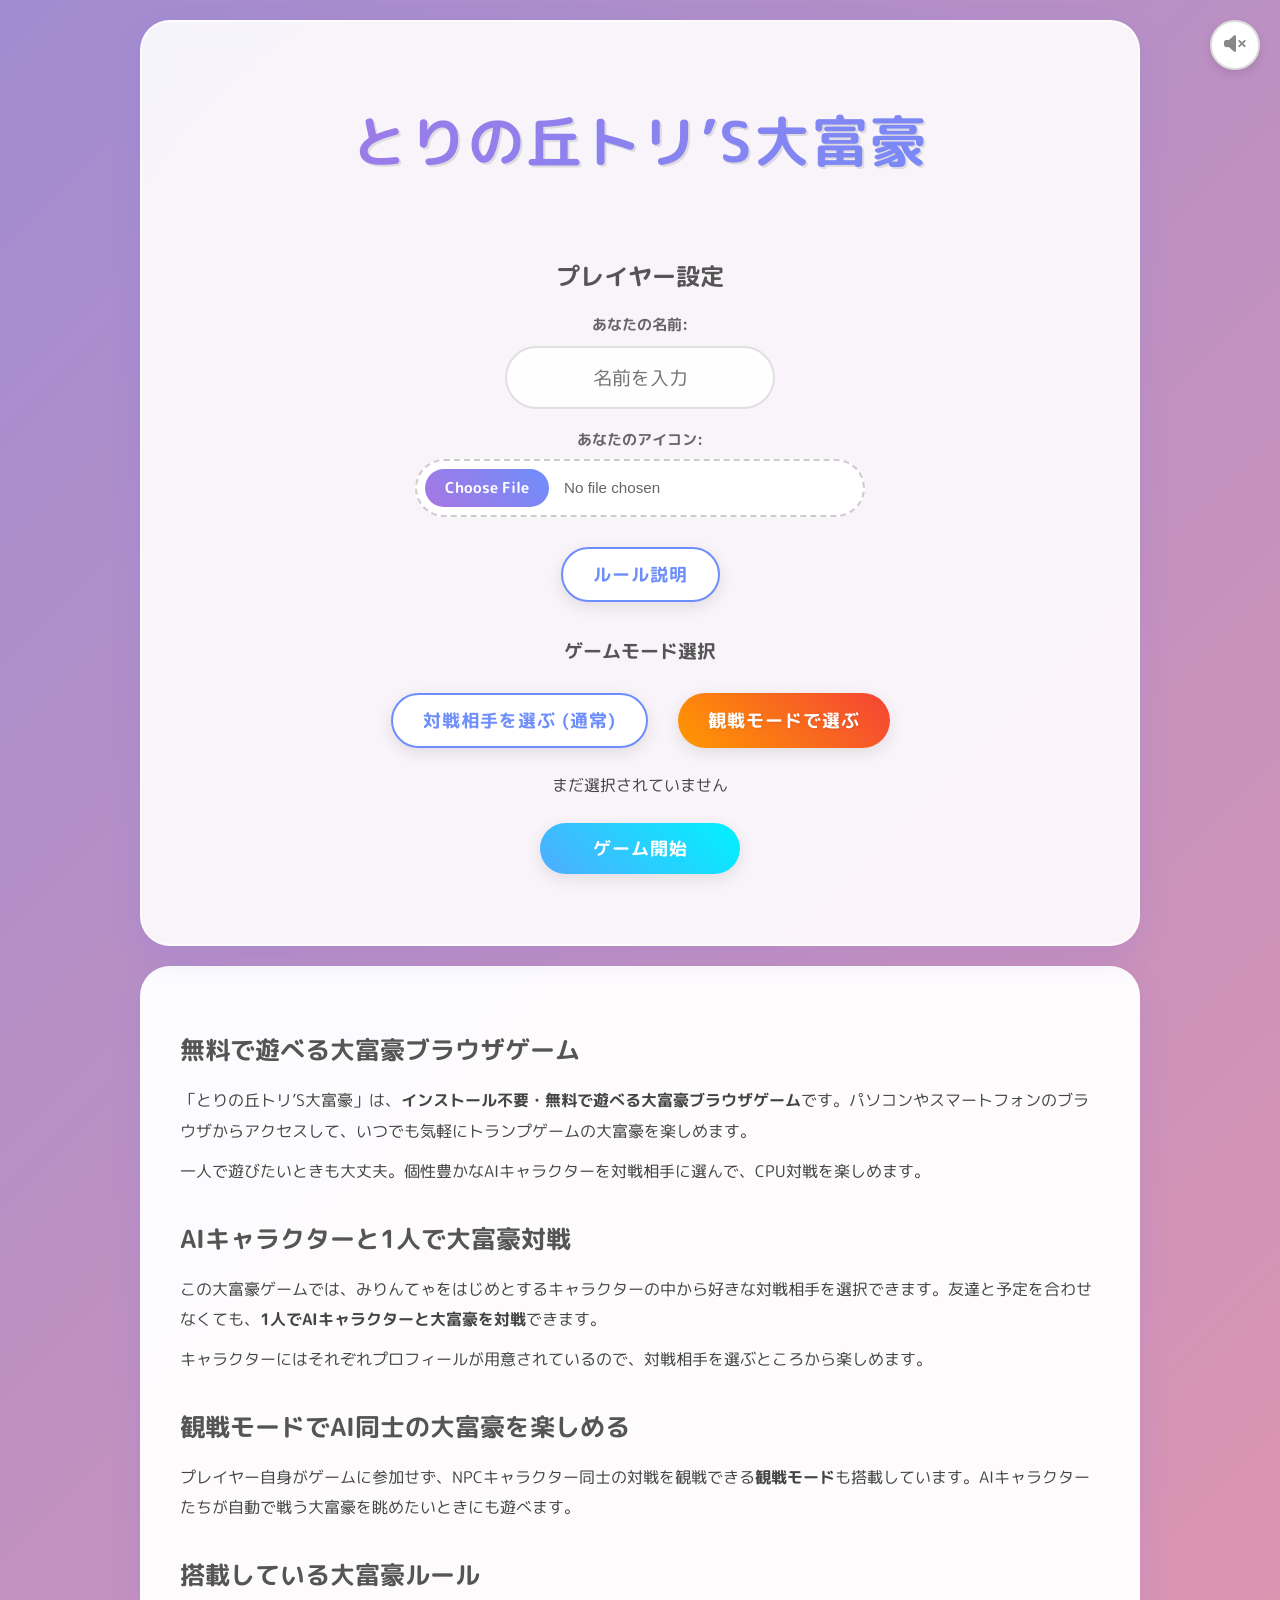
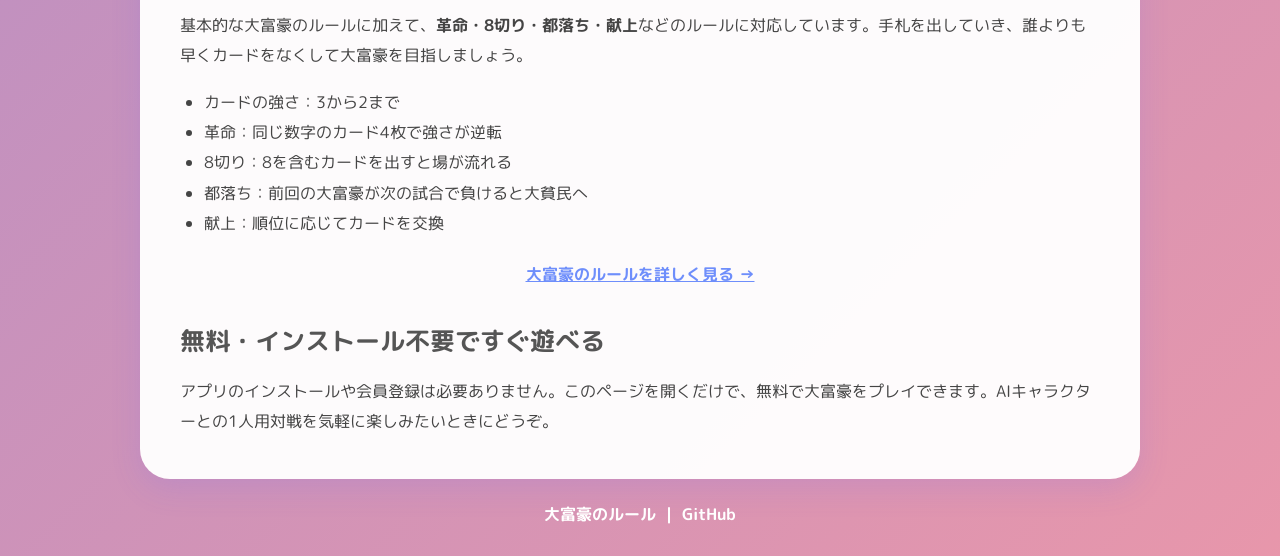
==== commit 63bf110b: "SEO紹介セクションのレイアウトを調整" ====
--- a/index.html
+++ b/index.html
@@ -4,112 +4,70 @@
   <meta charset="UTF-8">
   <meta name="viewport" content="width=device-width, initial-scale=1.0, maximum-scale=1.0, user-scalable=no">
   <script async src="https://www.googletagmanager.com/gtag/js?id=G-GNTX973GET"></script>
-  <script>
-    window.dataLayer = window.dataLayer || [];
-    function gtag(){window.dataLayer.push(arguments);}
-    gtag('js', new Date());
-    gtag('config', 'G-GNTX973GET');
-  </script>
+  <script>window.dataLayer=window.dataLayer||[];function gtag(){window.dataLayer.push(arguments);}gtag('js',new Date());gtag('config','G-GNTX973GET');</script>
   <title>無料で遊べる大富豪ブラウザゲーム｜AIキャラと1人で対戦！｜とりの丘トリ’S</title>
   <meta name="description" content="インストール不要！1人ですぐ遊べる無料の大富豪ブラウザゲーム。みりんてゃたちAIキャラクターと対戦でき、都落ち・献上・革命・8切り・観戦モードも楽しめます！">
   <meta name="keywords" content="大富豪, 無料, ブラウザゲーム, トランプ, 1人, AI対戦, とりの丘">
   <meta name="google-site-verification" content="b7ayC_ApkqZfpMCdnvnmZPQtpDMW8FATSpv0q1T2uV4" />
   <meta name="theme-color" content="#ffb6d5">
-  <link rel="icon" href="favicon.ico">
-  <link rel="apple-touch-icon" href="apple-touch-icon.png">
+  <link rel="icon" href="favicon.ico"><link rel="apple-touch-icon" href="apple-touch-icon.png">
   <meta property="og:title" content="とりの丘トリ’S大富豪｜無料ブラウザゲーム">
   <meta property="og:description" content="インストール不要！AIキャラクターと1人で遊べる無料の大富豪ブラウザゲーム。都落ち・献上・観戦モードも搭載！">
-  <meta property="og:image" content="https://daifugo-mofu.vercel.app/ogp.png">
-  <meta property="og:url" content="https://daifugo-mofu.vercel.app/">
-  <meta property="og:type" content="website">
-  <link rel="stylesheet" href="https://cdnjs.cloudflare.com/ajax/libs/font-awesome/6.4.0/css/all.min.css">
-  <link rel="stylesheet" href="style.css">
+  <meta property="og:image" content="https://daifugo-mofu.vercel.app/ogp.png"><meta property="og:url" content="https://daifugo-mofu.vercel.app/"><meta property="og:type" content="website">
+  <link rel="stylesheet" href="https://cdnjs.cloudflare.com/ajax/libs/font-awesome/6.4.0/css/all.min.css"><link rel="stylesheet" href="style.css">
+  <style>
+    body { flex-direction: column; align-items: center; }
+    .seo-content { width: 95%; max-width: 1000px; margin: 0 auto 24px; padding: 32px 40px; background: rgba(255,255,255,.96); border-radius: 30px; box-shadow: 0 10px 30px rgba(100,100,255,.15); line-height: 1.9; }
+    .seo-content h2 { color:#555; margin: 28px 0 12px; text-align:left; font-size:1.55rem; }
+    .seo-content p { margin: 10px 0; }
+    .seo-content ul { padding-left: 1.5em; }
+    .seo-content a { color:#6e8efb; font-weight:bold; }
+    .seo-link { text-align:center; margin-top:20px !important; }
+    .site-footer { padding: 0 0 30px; color:#fff; font-weight:bold; }
+    .site-footer a { color:#fff; text-decoration:none; }
+    @media (max-width: 600px) { .seo-content { padding:24px 20px; } .seo-content h2 { font-size:1.3rem; } }
+  </style>
 </head>
 <body>
     <button id="bgm-toggle" class="bgm-btn"><i class="fa-solid fa-volume-xmark"></i></button>
     <audio id="bgm-audio" src="daifugoBGM.ogg" loop preload="auto"></audio>
     <div id="game-notification"></div>
-
     <div id="game-container">
         <h1>とりの丘トリ’S大富豪</h1>
         <div id="setup-screen">
             <h2>プレイヤー設定</h2>
-            <div class="input-group">
-                <label for="player-name">あなたの名前:</label>
-                <input type="text" id="player-name" placeholder="名前を入力">
-            </div>
-            <div class="input-group">
-                <label for="player-image">あなたのアイコン:</label>
-                <input type="file" id="player-image" accept="image/png, image/jpeg, image/jpg, image/gif">
-            </div>
+            <div class="input-group"><label for="player-name">あなたの名前:</label><input type="text" id="player-name" placeholder="名前を入力"></div>
+            <div class="input-group"><label for="player-image">あなたのアイコン:</label><input type="file" id="player-image" accept="image/png, image/jpeg, image/jpg, image/gif"></div>
             <button id="show-rules">ルール説明</button>
             <h3>ゲームモード選択</h3>
-            <div style="display: flex; justify-content: center; gap: 10px; flex-wrap: wrap;">
-                <button id="select-characters-btn">対戦相手を選ぶ (通常)</button>
-                <button id="spectator-mode-btn" style="background: linear-gradient(45deg, #FF9800, #F44336);">観戦モードで選ぶ</button>
-            </div>
-            <div id="ai-character-selection" style="margin-top: 15px;"><p id="selection-status">まだ選択されていません</p></div>
+            <div style="display:flex;justify-content:center;gap:10px;flex-wrap:wrap;"><button id="select-characters-btn">対戦相手を選ぶ (通常)</button><button id="spectator-mode-btn" style="background:linear-gradient(45deg,#FF9800,#F44336);">観戦モードで選ぶ</button></div>
+            <div id="ai-character-selection" style="margin-top:15px;"><p id="selection-status">まだ選択されていません</p></div>
             <button id="start-game">ゲーム開始</button>
         </div>
-        <div id="game-screen" style="display: none;">
-            <div id="field"></div>
-            <div id="players"></div>
-            <div id="player-hand"></div>
-            <button id="skip-game-btn" style="display: none; margin: 0 auto 20px auto; background: linear-gradient(45deg, #FFC107, #FF9800); color: white; padding: 10px 30px; border-radius: 50px; font-weight: bold; box-shadow: 0 4px 15px rgba(255, 152, 0, 0.4);"><i class="fa-solid fa-forward"></i> 残りの試合をスキップ</button>
-            <div id="controls"><button id="play-button">出す</button><button id="pass-button">パス</button></div>
-        </div>
+        <div id="game-screen" style="display:none;"><div id="field"></div><div id="players"></div><div id="player-hand"></div><button id="skip-game-btn" style="display:none;margin:0 auto 20px;background:linear-gradient(45deg,#FFC107,#FF9800);color:white;padding:10px 30px;border-radius:50px;font-weight:bold;box-shadow:0 4px 15px rgba(255,152,0,.4);"><i class="fa-solid fa-forward"></i> 残りの試合をスキップ</button><div id="controls"><button id="play-button">出す</button><button id="pass-button">パス</button></div></div>
     </div>
 
     <section class="seo-content" aria-label="とりの丘トリ’S大富豪の紹介">
         <h2>無料で遊べる大富豪ブラウザゲーム</h2>
         <p>「とりの丘トリ’S大富豪」は、<strong>インストール不要・無料で遊べる大富豪ブラウザゲーム</strong>です。パソコンやスマートフォンのブラウザからアクセスして、いつでも気軽にトランプゲームの大富豪を楽しめます。</p>
         <p>一人で遊びたいときも大丈夫。個性豊かなAIキャラクターを対戦相手に選んで、CPU対戦を楽しめます。</p>
-
         <h2>AIキャラクターと1人で大富豪対戦</h2>
         <p>この大富豪ゲームでは、みりんてゃをはじめとするキャラクターの中から好きな対戦相手を選択できます。友達と予定を合わせなくても、<strong>1人でAIキャラクターと大富豪を対戦</strong>できます。</p>
         <p>キャラクターにはそれぞれプロフィールが用意されているので、対戦相手を選ぶところから楽しめます。</p>
-
         <h2>観戦モードでAI同士の大富豪を楽しめる</h2>
         <p>プレイヤー自身がゲームに参加せず、NPCキャラクター同士の対戦を観戦できる<strong>観戦モード</strong>も搭載しています。AIキャラクターたちが自動で戦う大富豪を眺めたいときにも遊べます。</p>
-
         <h2>搭載している大富豪ルール</h2>
         <p>基本的な大富豪のルールに加えて、<strong>革命・8切り・都落ち・献上</strong>などのルールに対応しています。手札を出していき、誰よりも早くカードをなくして大富豪を目指しましょう。</p>
-        <ul>
-            <li>カードの強さ：3から2まで</li>
-            <li>革命：同じ数字のカード4枚で強さが逆転</li>
-            <li>8切り：8を含むカードを出すと場が流れる</li>
-            <li>都落ち：前回の大富豪が次の試合で負けると大貧民へ</li>
-            <li>献上：順位に応じてカードを交換</li>
-        </ul>
+        <ul><li>カードの強さ：3から2まで</li><li>革命：同じ数字のカード4枚で強さが逆転</li><li>8切り：8を含むカードを出すと場が流れる</li><li>都落ち：前回の大富豪が次の試合で負けると大貧民へ</li><li>献上：順位に応じてカードを交換</li></ul>
         <p class="seo-link"><a href="rules.html">大富豪のルールを詳しく見る →</a></p>
-
         <h2>無料・インストール不要ですぐ遊べる</h2>
         <p>アプリのインストールや会員登録は必要ありません。このページを開くだけで、無料で大富豪をプレイできます。AIキャラクターとの1人用対戦を気軽に楽しみたいときにどうぞ。</p>
     </section>
+    <footer class="site-footer"><a href="rules.html">大富豪のルール</a><span> ｜ </span><a href="https://github.com/mofu-mitsu/daifugo-mofu">GitHub</a></footer>
 
-    <footer class="site-footer"><a href="rules.html">大富豪のルール</a><span>｜</span><a href="https://github.com/mofu-mitsu/daifugo-mofu">GitHub</a></footer>
-
-    <div id="rules-modal" class="modal">
-        <div class="modal-content"><span class="close">&times;</span><h2>ルール説明</h2><div id="rule-explanation">
-            <p>・最初に山札の52枚を、選択した人数で均等に配ります。</p><p>・ゲームは時計回りで進行し、順番にカードを出します。</p><p>・カードは同じ数字のものを1枚以上まとめて出せます。</p><p>・場のカードより強いカードのみ出せます。（革命中は強弱が逆転します）</p><p>・カードの強さは、3 &lt; 4 &lt; 5 &lt; 6 &lt; 7 &lt; 8 &lt; 9 &lt; 10 &lt; J &lt; Q &lt; K &lt; A &lt; 2 です。</p><p>・8を含むカードを出すと、場が流れてリセットされ、同じ枚数のカードが出せます。</p><p>・同じ数字を4枚出すと「革命」が発生し、カードの強弱が逆転します。</p><p>・手札をすべて出し切ると上がりとなり、順位（大富豪・富豪・貧民・大貧民）が決定します。</p>
-            <h3>【都落ち】</h3><p>・前の試合で「大富豪」だったプレイヤーが、次の試合で負けた場合、順位に関係なく自動的に「大貧民」へ落ちます。</p>
-            <h3>【献上（カード交換）】</h3><p>・試合開始時、「大貧民」は「大富豪」に最も強いカードを2枚献上します。（富豪↔貧民は1枚）</p>
-            <h3>【観戦モード】</h3><p>・プレイヤーが参加せず、NPCキャラ（みりんてゃ達）が自動対戦する試合を観戦できます。</p>
-        </div></div>
-    </div>
-
-    <div id="character-modal" class="modal">
-        <button id="modal-jump-btn"><i class="fa-solid fa-arrow-down"></i></button>
-        <div class="modal-content character-modal-content"><span class="close" id="close-character-modal">&times;</span><h2>キャラクターを選択</h2>
-            <div class="character-grid" id="character-grid"></div>
-            <div class="character-details" id="character-details"><h3>キャラクタープロフィール</h3><div class="character-portrait"><img id="character-portrait" src="" alt="キャラクター画像"></div><div class="character-info"><h4 id="character-name">名前: -</h4><p id="character-mbti">MBTI: -</p><p id="character-enneagram">エニアグラム: -</p><p id="character-socionics" style="display:none;">ソシオニクス: -</p><p id="character-description">説明: -</p></div></div>
-            <div class="selected-characters" id="selected-characters"><h3>選択されたキャラクター</h3><div id="selected-characters-list"></div><button id="confirm-selection" class="confirm-btn">選択を確定</button></div>
-        </div>
-    </div>
-
+    <div id="rules-modal" class="modal"><div class="modal-content"><span class="close">&times;</span><h2>ルール説明</h2><div id="rule-explanation"><p>・最初に山札の52枚を、選択した人数で均等に配ります。</p><p>・ゲームは時計回りで進行し、順番にカードを出します。</p><p>・カードは同じ数字のものを1枚以上まとめて出せます。</p><p>・場のカードより強いカードのみ出せます。（革命中は強弱が逆転します）</p><p>・カードの強さは、3 &lt; 4 &lt; 5 &lt; 6 &lt; 7 &lt; 8 &lt; 9 &lt; 10 &lt; J &lt; Q &lt; K &lt; A &lt; 2 です。</p><p>・8を含むカードを出すと、場が流れてリセットされ、同じ枚数のカードが出せます。</p><p>・同じ数字を4枚出すと「革命」が発生し、カードの強弱が逆転します。</p><p>・手札をすべて出し切ると上がりとなり、順位（大富豪・富豪・貧民・大貧民）が決定します。</p><h3>【都落ち】</h3><p>・前の試合で「大富豪」だったプレイヤーが、次の試合で負けた場合、順位に関係なく自動的に「大貧民」へ落ちます。</p><h3>【献上（カード交換）】</h3><p>・試合開始時、「大貧民」は「大富豪」に最も強いカードを2枚献上します。（富豪↔貧民は1枚）</p><h3>【観戦モード】</h3><p>・プレイヤーが参加せず、NPCキャラ（みりんてゃ達）が自動対戦する試合を観戦できます。</p></div></div></div>
+    <div id="character-modal" class="modal"><button id="modal-jump-btn"><i class="fa-solid fa-arrow-down"></i></button><div class="modal-content character-modal-content"><span class="close" id="close-character-modal">&times;</span><h2>キャラクターを選択</h2><div class="character-grid" id="character-grid"></div><div class="character-details" id="character-details"><h3>キャラクタープロフィール</h3><div class="character-portrait"><img id="character-portrait" src="" alt="キャラクター画像"></div><div class="character-info"><h4 id="character-name">名前: -</h4><p id="character-mbti">MBTI: -</p><p id="character-enneagram">エニアグラム: -</p><p id="character-socionics" style="display:none;">ソシオニクス: -</p><p id="character-description">説明: -</p></div></div><div class="selected-characters" id="selected-characters"><h3>選択されたキャラクター</h3><div id="selected-characters-list"></div><button id="confirm-selection" class="confirm-btn">選択を確定</button></div></div></div>
     <div id="result-modal" class="modal"><div class="modal-content result-content"><h2>ゲーム終了！</h2><div id="result-list"></div><div class="result-buttons"><button id="next-round-button">同じメンバーで次へ</button><button id="title-button">タイトルに戻る</button></div></div></div>
-
-    <script src="asset/characters/character_defs.js"></script>
-    <script src="script.js"></script>
+    <script src="asset/characters/character_defs.js"></script><script src="script.js"></script>
 </body>
 </html>
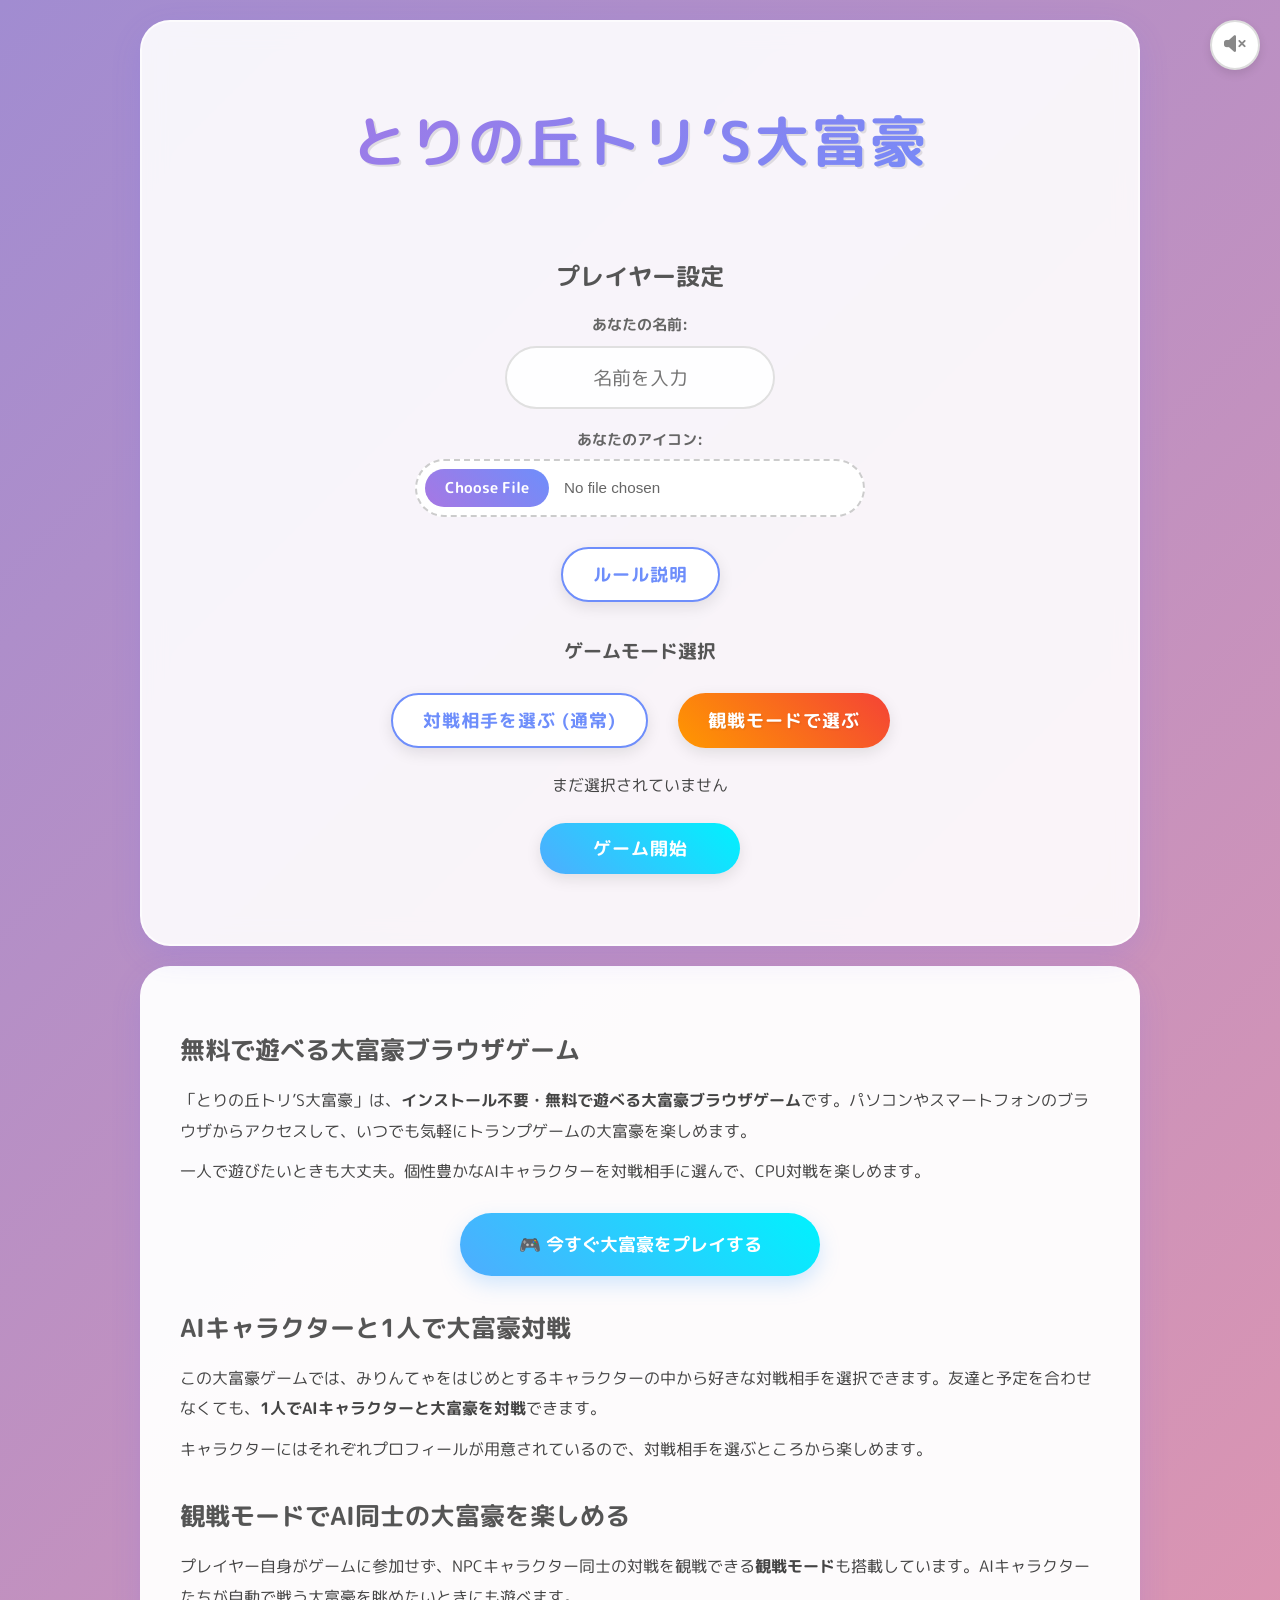
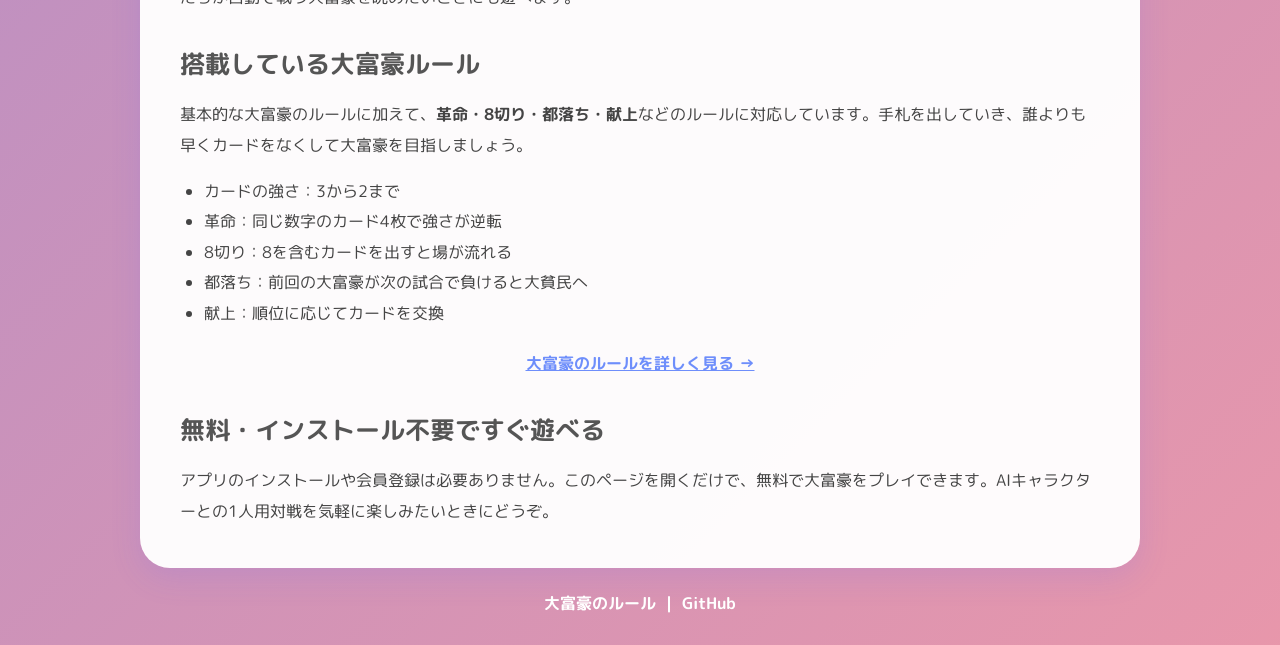
==== commit cd3d5079: "Fix mobile SEO section layout and add play CTA" ====
--- a/index.html
+++ b/index.html
@@ -23,9 +23,16 @@
     .seo-content ul { padding-left: 1.5em; }
     .seo-content a { color:#6e8efb; font-weight:bold; }
     .seo-link { text-align:center; margin-top:20px !important; }
+    .play-cta { display:block; width:min(360px,90%); margin:26px auto 8px; padding:15px 24px; border-radius:999px; background:linear-gradient(45deg,#4facfe,#00f2fe); color:#fff !important; text-align:center; text-decoration:none; font-size:1.1rem; font-weight:bold; box-shadow:0 8px 20px rgba(79,172,254,.25); }
+    .play-cta:hover { transform:translateY(-3px); box-shadow:0 12px 25px rgba(79,172,254,.32); }
     .site-footer { padding: 0 0 30px; color:#fff; font-weight:bold; }
     .site-footer a { color:#fff; text-decoration:none; }
-    @media (max-width: 600px) { .seo-content { padding:24px 20px; } .seo-content h2 { font-size:1.3rem; } }
+    @media (max-width: 600px) {
+      .seo-content { width:calc(100% - 20px); padding:30px 18px 24px; border-radius:24px; }
+      .seo-content h2 { font-size:1.2rem; line-height:1.55; overflow-wrap:anywhere; }
+      .seo-content p { font-size:1rem; line-height:1.9; }
+      .play-cta { font-size:1rem; padding:14px 18px; }
+    }
   </style>
 </head>
 <body>
@@ -51,6 +58,7 @@
         <h2>無料で遊べる大富豪ブラウザゲーム</h2>
         <p>「とりの丘トリ’S大富豪」は、<strong>インストール不要・無料で遊べる大富豪ブラウザゲーム</strong>です。パソコンやスマートフォンのブラウザからアクセスして、いつでも気軽にトランプゲームの大富豪を楽しめます。</p>
         <p>一人で遊びたいときも大丈夫。個性豊かなAIキャラクターを対戦相手に選んで、CPU対戦を楽しめます。</p>
+        <a class="play-cta" href="#game-container">🎮 今すぐ大富豪をプレイする</a>
         <h2>AIキャラクターと1人で大富豪対戦</h2>
         <p>この大富豪ゲームでは、みりんてゃをはじめとするキャラクターの中から好きな対戦相手を選択できます。友達と予定を合わせなくても、<strong>1人でAIキャラクターと大富豪を対戦</strong>できます。</p>
         <p>キャラクターにはそれぞれプロフィールが用意されているので、対戦相手を選ぶところから楽しめます。</p>
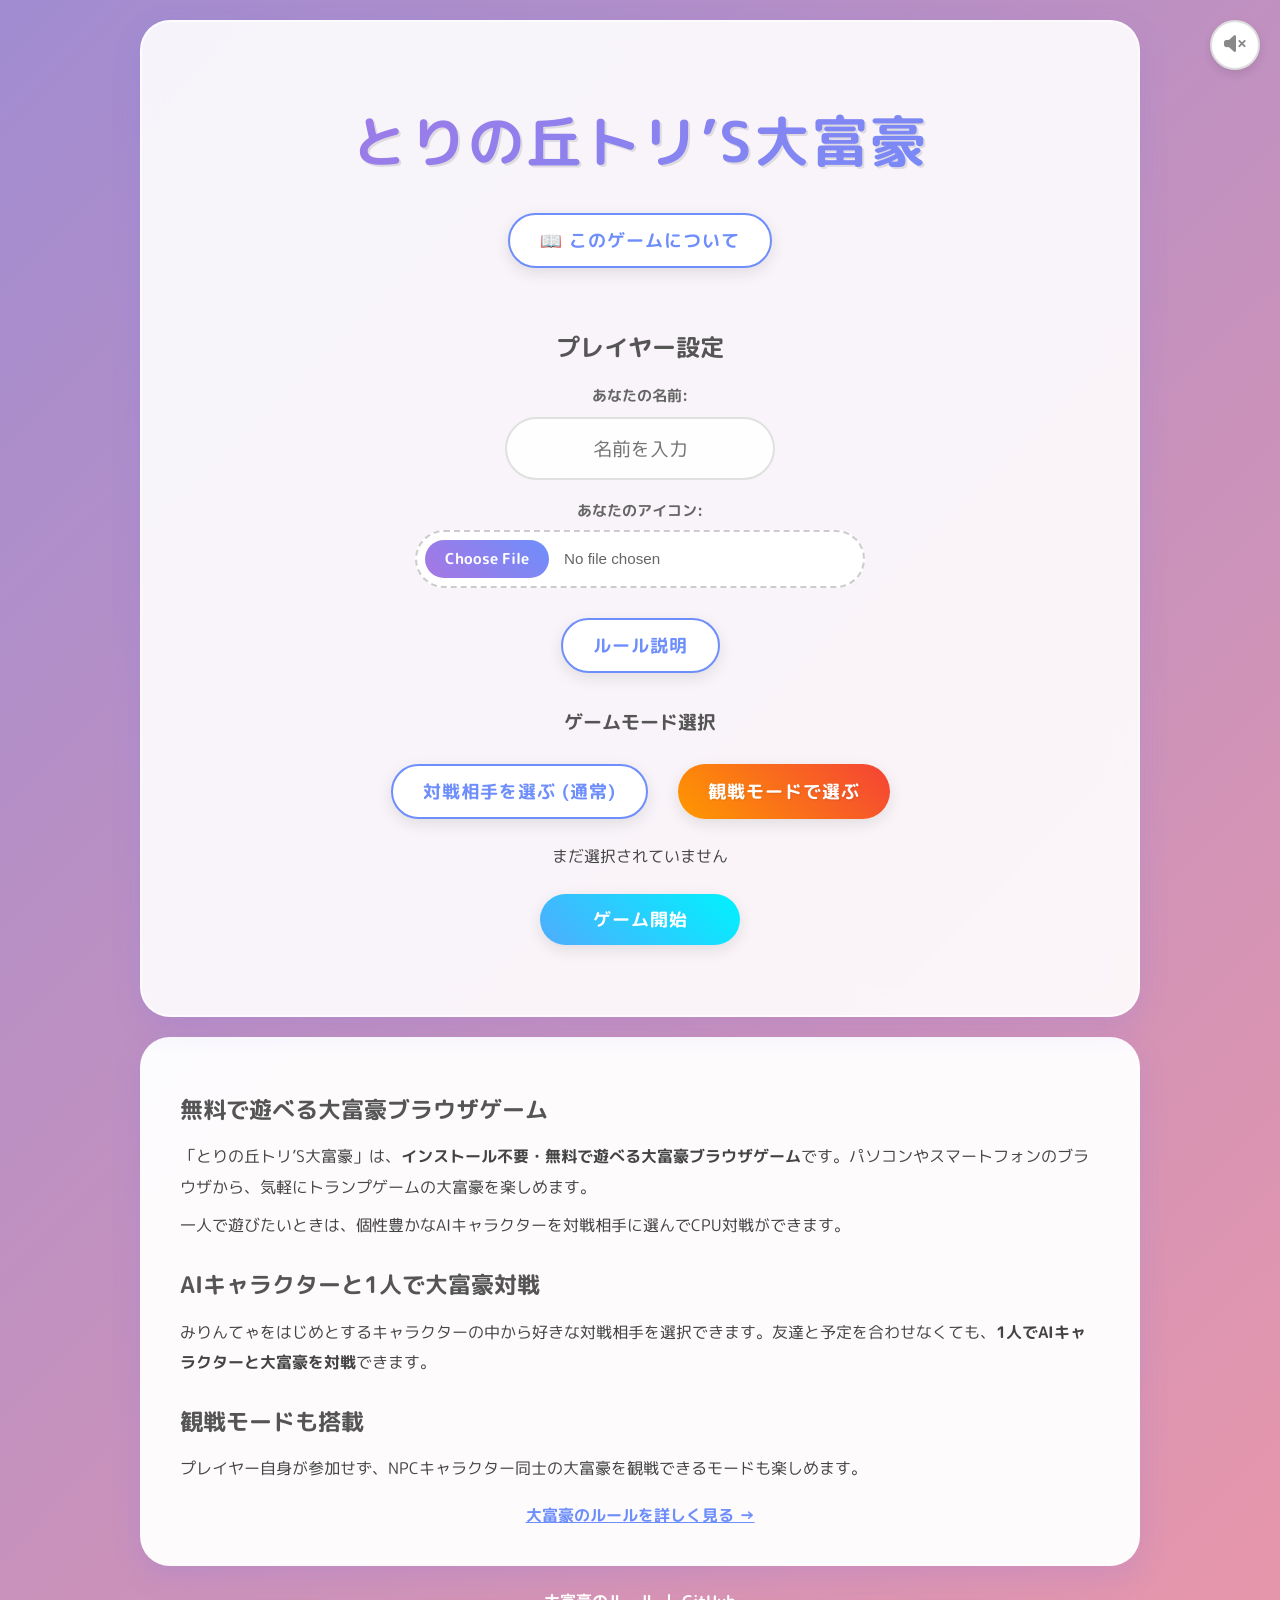
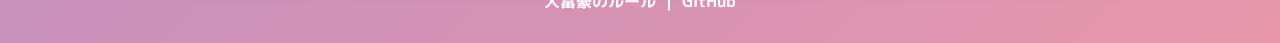
==== commit 25e964f6: "Improve mobile layout and add game information modal" ====
--- a/index.html
+++ b/index.html
@@ -16,22 +16,51 @@
   <meta property="og:image" content="https://daifugo-mofu.vercel.app/ogp.png"><meta property="og:url" content="https://daifugo-mofu.vercel.app/"><meta property="og:type" content="website">
   <link rel="stylesheet" href="https://cdnjs.cloudflare.com/ajax/libs/font-awesome/6.4.0/css/all.min.css"><link rel="stylesheet" href="style.css">
   <style>
-    body { flex-direction: column; align-items: center; }
-    .seo-content { width: 95%; max-width: 1000px; margin: 0 auto 24px; padding: 32px 40px; background: rgba(255,255,255,.96); border-radius: 30px; box-shadow: 0 10px 30px rgba(100,100,255,.15); line-height: 1.9; }
-    .seo-content h2 { color:#555; margin: 28px 0 12px; text-align:left; font-size:1.55rem; }
-    .seo-content p { margin: 10px 0; }
+    /* 長いSEOコンテンツでページ全体が上下中央に配置され、タイトルが画面外へ逃げるのを防止 */
+    body { flex-direction: column; align-items: center; justify-content: flex-start; }
+
+    .game-info-btn {
+      display: block;
+      margin: 0 auto 16px;
+      background: white;
+      color: #6e8efb;
+      border: 2px solid #6e8efb;
+    }
+    .game-info-btn:hover { background: #f0f7ff; }
+
+    .seo-content {
+      width: 95%;
+      max-width: 1000px;
+      margin: 0 auto 24px;
+      padding: 28px 40px;
+      background: rgba(255,255,255,.96);
+      border-radius: 30px;
+      box-shadow: 0 10px 30px rgba(100,100,255,.15);
+      line-height: 1.9;
+    }
+    .seo-content h2 { color:#555; margin: 22px 0 10px; text-align:left; font-size:1.45rem; }
+    .seo-content p { margin: 8px 0; }
     .seo-content ul { padding-left: 1.5em; }
     .seo-content a { color:#6e8efb; font-weight:bold; }
-    .seo-link { text-align:center; margin-top:20px !important; }
-    .play-cta { display:block; width:min(360px,90%); margin:26px auto 8px; padding:15px 24px; border-radius:999px; background:linear-gradient(45deg,#4facfe,#00f2fe); color:#fff !important; text-align:center; text-decoration:none; font-size:1.1rem; font-weight:bold; box-shadow:0 8px 20px rgba(79,172,254,.25); }
-    .play-cta:hover { transform:translateY(-3px); box-shadow:0 12px 25px rgba(79,172,254,.32); }
-    .site-footer { padding: 0 0 30px; color:#fff; font-weight:bold; }
+    .seo-link { text-align:center; margin-top:16px !important; }
+    .site-footer { padding: 0 0 30px; color:#fff; font-weight:bold; text-align:center; }
     .site-footer a { color:#fff; text-decoration:none; }
+
+    /* このゲームについてモーダル */
+    #game-info-modal .modal-content { max-width: 760px; }
+    #game-info-modal h2 { margin-top: 10px; }
+    #game-info-modal h3 { text-align:left; margin-top: 24px; }
+    #game-info-modal p, #game-info-modal li { line-height:1.8; }
+    #game-info-modal ul { padding-left:1.5em; }
+
     @media (max-width: 600px) {
-      .seo-content { width:calc(100% - 20px); padding:30px 18px 24px; border-radius:24px; }
-      .seo-content h2 { font-size:1.2rem; line-height:1.55; overflow-wrap:anywhere; }
-      .seo-content p { font-size:1rem; line-height:1.9; }
-      .play-cta { font-size:1rem; padding:14px 18px; }
+      #game-container { margin-top: 12px; }
+      h1 { font-size: 2.1em; margin-top: 8px; margin-bottom: 20px; }
+      .game-info-btn { font-size: 1rem; padding: 10px 22px; }
+      .seo-content { width:calc(100% - 20px); padding:24px 18px 20px; border-radius:24px; }
+      .seo-content h2 { font-size:1.18rem; line-height:1.5; overflow-wrap:anywhere; }
+      .seo-content p { font-size:1rem; line-height:1.8; }
+      .site-footer { font-size:.9rem; }
     }
   </style>
 </head>
@@ -39,43 +68,160 @@
     <button id="bgm-toggle" class="bgm-btn"><i class="fa-solid fa-volume-xmark"></i></button>
     <audio id="bgm-audio" src="daifugoBGM.ogg" loop preload="auto"></audio>
     <div id="game-notification"></div>
+
+    <!-- メインゲームコンテナ -->
     <div id="game-container">
         <h1>とりの丘トリ’S大富豪</h1>
+        <button id="show-game-info" class="game-info-btn">📖 このゲームについて</button>
+
+        <!-- セットアップ画面 -->
         <div id="setup-screen">
             <h2>プレイヤー設定</h2>
-            <div class="input-group"><label for="player-name">あなたの名前:</label><input type="text" id="player-name" placeholder="名前を入力"></div>
-            <div class="input-group"><label for="player-image">あなたのアイコン:</label><input type="file" id="player-image" accept="image/png, image/jpeg, image/jpg, image/gif"></div>
+            <div class="input-group">
+                <label for="player-name">あなたの名前:</label>
+                <input type="text" id="player-name" placeholder="名前を入力">
+            </div>
+            <div class="input-group">
+                <label for="player-image">あなたのアイコン:</label>
+                <input type="file" id="player-image" accept="image/png, image/jpeg, image/jpg, image/gif">
+            </div>
             <button id="show-rules">ルール説明</button>
+
             <h3>ゲームモード選択</h3>
-            <div style="display:flex;justify-content:center;gap:10px;flex-wrap:wrap;"><button id="select-characters-btn">対戦相手を選ぶ (通常)</button><button id="spectator-mode-btn" style="background:linear-gradient(45deg,#FF9800,#F44336);">観戦モードで選ぶ</button></div>
-            <div id="ai-character-selection" style="margin-top:15px;"><p id="selection-status">まだ選択されていません</p></div>
+            <div style="display:flex;justify-content:center;gap:10px;flex-wrap:wrap;">
+                <button id="select-characters-btn">対戦相手を選ぶ (通常)</button>
+                <button id="spectator-mode-btn" style="background:linear-gradient(45deg,#FF9800,#F44336);">観戦モードで選ぶ</button>
+            </div>
+
+            <div id="ai-character-selection" style="margin-top:15px;">
+                <p id="selection-status">まだ選択されていません</p>
+            </div>
             <button id="start-game">ゲーム開始</button>
         </div>
-        <div id="game-screen" style="display:none;"><div id="field"></div><div id="players"></div><div id="player-hand"></div><button id="skip-game-btn" style="display:none;margin:0 auto 20px;background:linear-gradient(45deg,#FFC107,#FF9800);color:white;padding:10px 30px;border-radius:50px;font-weight:bold;box-shadow:0 4px 15px rgba(255,152,0,.4);"><i class="fa-solid fa-forward"></i> 残りの試合をスキップ</button><div id="controls"><button id="play-button">出す</button><button id="pass-button">パス</button></div></div>
-    </div>
-
+
+        <!-- ゲームプレイ画面 -->
+        <div id="game-screen" style="display:none;">
+            <div id="field"></div>
+            <div id="players"></div>
+            <div id="player-hand"></div>
+            <button id="skip-game-btn" style="display:none;margin:0 auto 20px;background:linear-gradient(45deg,#FFC107,#FF9800);color:white;padding:10px 30px;border-radius:50px;font-weight:bold;box-shadow:0 4px 15px rgba(255,152,0,.4);">
+                <i class="fa-solid fa-forward"></i> 残りの試合をスキップ
+            </button>
+            <div id="controls">
+                <button id="play-button">出す</button>
+                <button id="pass-button">パス</button>
+            </div>
+        </div>
+    </div>
+
+    <!-- 検索エンジン向けの簡潔な紹介文。詳細は「このゲームについて」にまとめる -->
     <section class="seo-content" aria-label="とりの丘トリ’S大富豪の紹介">
         <h2>無料で遊べる大富豪ブラウザゲーム</h2>
-        <p>「とりの丘トリ’S大富豪」は、<strong>インストール不要・無料で遊べる大富豪ブラウザゲーム</strong>です。パソコンやスマートフォンのブラウザからアクセスして、いつでも気軽にトランプゲームの大富豪を楽しめます。</p>
-        <p>一人で遊びたいときも大丈夫。個性豊かなAIキャラクターを対戦相手に選んで、CPU対戦を楽しめます。</p>
-        <a class="play-cta" href="#game-container">🎮 今すぐ大富豪をプレイする</a>
+        <p>「とりの丘トリ’S大富豪」は、<strong>インストール不要・無料で遊べる大富豪ブラウザゲーム</strong>です。パソコンやスマートフォンのブラウザから、気軽にトランプゲームの大富豪を楽しめます。</p>
+        <p>一人で遊びたいときは、個性豊かなAIキャラクターを対戦相手に選んでCPU対戦ができます。</p>
+
         <h2>AIキャラクターと1人で大富豪対戦</h2>
-        <p>この大富豪ゲームでは、みりんてゃをはじめとするキャラクターの中から好きな対戦相手を選択できます。友達と予定を合わせなくても、<strong>1人でAIキャラクターと大富豪を対戦</strong>できます。</p>
-        <p>キャラクターにはそれぞれプロフィールが用意されているので、対戦相手を選ぶところから楽しめます。</p>
-        <h2>観戦モードでAI同士の大富豪を楽しめる</h2>
-        <p>プレイヤー自身がゲームに参加せず、NPCキャラクター同士の対戦を観戦できる<strong>観戦モード</strong>も搭載しています。AIキャラクターたちが自動で戦う大富豪を眺めたいときにも遊べます。</p>
-        <h2>搭載している大富豪ルール</h2>
-        <p>基本的な大富豪のルールに加えて、<strong>革命・8切り・都落ち・献上</strong>などのルールに対応しています。手札を出していき、誰よりも早くカードをなくして大富豪を目指しましょう。</p>
-        <ul><li>カードの強さ：3から2まで</li><li>革命：同じ数字のカード4枚で強さが逆転</li><li>8切り：8を含むカードを出すと場が流れる</li><li>都落ち：前回の大富豪が次の試合で負けると大貧民へ</li><li>献上：順位に応じてカードを交換</li></ul>
+        <p>みりんてゃをはじめとするキャラクターの中から好きな対戦相手を選択できます。友達と予定を合わせなくても、<strong>1人でAIキャラクターと大富豪を対戦</strong>できます。</p>
+
+        <h2>観戦モードも搭載</h2>
+        <p>プレイヤー自身が参加せず、NPCキャラクター同士の大富豪を観戦できるモードも楽しめます。</p>
+
         <p class="seo-link"><a href="rules.html">大富豪のルールを詳しく見る →</a></p>
-        <h2>無料・インストール不要ですぐ遊べる</h2>
-        <p>アプリのインストールや会員登録は必要ありません。このページを開くだけで、無料で大富豪をプレイできます。AIキャラクターとの1人用対戦を気軽に楽しみたいときにどうぞ。</p>
     </section>
-    <footer class="site-footer"><a href="rules.html">大富豪のルール</a><span> ｜ </span><a href="https://github.com/mofu-mitsu/daifugo-mofu">GitHub</a></footer>
-
-    <div id="rules-modal" class="modal"><div class="modal-content"><span class="close">&times;</span><h2>ルール説明</h2><div id="rule-explanation"><p>・最初に山札の52枚を、選択した人数で均等に配ります。</p><p>・ゲームは時計回りで進行し、順番にカードを出します。</p><p>・カードは同じ数字のものを1枚以上まとめて出せます。</p><p>・場のカードより強いカードのみ出せます。（革命中は強弱が逆転します）</p><p>・カードの強さは、3 &lt; 4 &lt; 5 &lt; 6 &lt; 7 &lt; 8 &lt; 9 &lt; 10 &lt; J &lt; Q &lt; K &lt; A &lt; 2 です。</p><p>・8を含むカードを出すと、場が流れてリセットされ、同じ枚数のカードが出せます。</p><p>・同じ数字を4枚出すと「革命」が発生し、カードの強弱が逆転します。</p><p>・手札をすべて出し切ると上がりとなり、順位（大富豪・富豪・貧民・大貧民）が決定します。</p><h3>【都落ち】</h3><p>・前の試合で「大富豪」だったプレイヤーが、次の試合で負けた場合、順位に関係なく自動的に「大貧民」へ落ちます。</p><h3>【献上（カード交換）】</h3><p>・試合開始時、「大貧民」は「大富豪」に最も強いカードを2枚献上します。（富豪↔貧民は1枚）</p><h3>【観戦モード】</h3><p>・プレイヤーが参加せず、NPCキャラ（みりんてゃ達）が自動対戦する試合を観戦できます。</p></div></div></div>
-    <div id="character-modal" class="modal"><button id="modal-jump-btn"><i class="fa-solid fa-arrow-down"></i></button><div class="modal-content character-modal-content"><span class="close" id="close-character-modal">&times;</span><h2>キャラクターを選択</h2><div class="character-grid" id="character-grid"></div><div class="character-details" id="character-details"><h3>キャラクタープロフィール</h3><div class="character-portrait"><img id="character-portrait" src="" alt="キャラクター画像"></div><div class="character-info"><h4 id="character-name">名前: -</h4><p id="character-mbti">MBTI: -</p><p id="character-enneagram">エニアグラム: -</p><p id="character-socionics" style="display:none;">ソシオニクス: -</p><p id="character-description">説明: -</p></div></div><div class="selected-characters" id="selected-characters"><h3>選択されたキャラクター</h3><div id="selected-characters-list"></div><button id="confirm-selection" class="confirm-btn">選択を確定</button></div></div></div>
-    <div id="result-modal" class="modal"><div class="modal-content result-content"><h2>ゲーム終了！</h2><div id="result-list"></div><div class="result-buttons"><button id="next-round-button">同じメンバーで次へ</button><button id="title-button">タイトルに戻る</button></div></div></div>
-    <script src="asset/characters/character_defs.js"></script><script src="script.js"></script>
+
+    <footer class="site-footer">
+        <a href="rules.html">大富豪のルール</a><span> ｜ </span><a href="https://github.com/mofu-mitsu/daifugo-mofu">GitHub</a>
+    </footer>
+
+    <!-- ルール説明モーダル -->
+    <div id="rules-modal" class="modal">
+        <div class="modal-content">
+            <span class="close">&times;</span>
+            <h2>ルール説明</h2>
+            <div id="rule-explanation">
+                <p>・最初に山札の52枚を、選択した人数で均等に配ります。</p>
+                <p>・ゲームは時計回りで進行し、順番にカードを出します。</p>
+                <p>・カードは同じ数字のものを1枚以上まとめて出せます。</p>
+                <p>・場のカードより強いカードのみ出せます。（革命中は強弱が逆転します）</p>
+                <p>・カードの強さは、3 &lt; 4 &lt; 5 &lt; 6 &lt; 7 &lt; 8 &lt; 9 &lt; 10 &lt; J &lt; Q &lt; K &lt; A &lt; 2 です。</p>
+                <p>・8を含むカードを出すと、場が流れてリセットされ、同じ枚数のカードが出せます。</p>
+                <p>・同じ数字を4枚出すと「革命」が発生し、カードの強弱が逆転します。</p>
+                <p>・手札をすべて出し切ると上がりとなり、順位（大富豪・富豪・貧民・大貧民）が決定します。</p>
+                <h3>【都落ち】</h3>
+                <p>・前の試合で「大富豪」だったプレイヤーが、次の試合で負けた場合、順位に関係なく自動的に「大貧民」へ落ちます。</p>
+                <h3>【献上（カード交換）】</h3>
+                <p>・試合開始時、「大貧民」は「大富豪」に最も強いカードを2枚献上します。（富豪↔貧民は1枚）</p>
+                <h3>【観戦モード】</h3>
+                <p>・プレイヤーが参加せず、NPCキャラ（みりんてゃ達）が自動対戦する試合を観戦できます。</p>
+            </div>
+        </div>
+    </div>
+
+    <!-- ゲーム紹介モーダル -->
+    <div id="game-info-modal" class="modal">
+        <div class="modal-content">
+            <span class="close" id="close-game-info">&times;</span>
+            <h2>とりの丘トリ’S大富豪について</h2>
+            <p>このゲームは、ブラウザですぐ遊べる無料の大富豪ゲームです。アプリのインストールや会員登録は必要ありません。</p>
+
+            <h3>🤖 AIキャラクターと1人で対戦</h3>
+            <p>みりんてゃたちの個性豊かなAIキャラクターから対戦相手を選べます。友達を集めなくても、一人で大富豪を楽しめます。</p>
+
+            <h3>👀 観戦モード</h3>
+            <p>自分はゲームに参加せず、NPCキャラクター4人の自動対戦を観戦できます。キャラクター同士の掛け合いや勝負を眺めたいときにもおすすめです。</p>
+
+            <h3>🃏 ゲームに搭載されている主なルール</h3>
+            <ul>
+                <li>革命</li>
+                <li>8切り</li>
+                <li>都落ち</li>
+                <li>献上（カード交換）</li>
+            </ul>
+
+            <p>まずは名前を入力して、通常モードなら「対戦相手を選ぶ」、AI同士の対戦を見たいなら「観戦モードで選ぶ」を押してください。</p>
+        </div>
+    </div>
+
+    <!-- キャラクター選択モーダル -->
+    <div id="character-modal" class="modal">
+        <button id="modal-jump-btn"><i class="fa-solid fa-arrow-down"></i></button>
+        <div class="modal-content character-modal-content">
+            <span class="close" id="close-character-modal">&times;</span>
+            <h2>キャラクターを選択</h2>
+            <div class="character-grid" id="character-grid"></div>
+            <div class="character-details" id="character-details">
+                <h3>キャラクタープロフィール</h3>
+                <div class="character-portrait"><img id="character-portrait" src="" alt="キャラクター画像"></div>
+                <div class="character-info">
+                    <h4 id="character-name">名前: -</h4>
+                    <p id="character-mbti">MBTI: -</p>
+                    <p id="character-enneagram">エニアグラム: -</p>
+                    <p id="character-socionics" style="display:none;">ソシオニクス: -</p>
+                    <p id="character-description">説明: -</p>
+                </div>
+            </div>
+            <div class="selected-characters" id="selected-characters">
+                <h3>選択されたキャラクター</h3>
+                <div id="selected-characters-list"></div>
+                <button id="confirm-selection" class="confirm-btn">選択を確定</button>
+            </div>
+        </div>
+    </div>
+
+    <!-- リザルト（結果発表）モーダル -->
+    <div id="result-modal" class="modal">
+        <div class="modal-content result-content">
+            <h2>ゲーム終了！</h2>
+            <div id="result-list"></div>
+            <div class="result-buttons">
+                <button id="next-round-button">同じメンバーで次へ</button>
+                <button id="title-button">タイトルに戻る</button>
+            </div>
+        </div>
+    </div>
+
+    <script src="asset/characters/character_defs.js"></script>
+    <script src="script.js"></script>
+    <script src="game-info.js"></script>
 </body>
 </html>
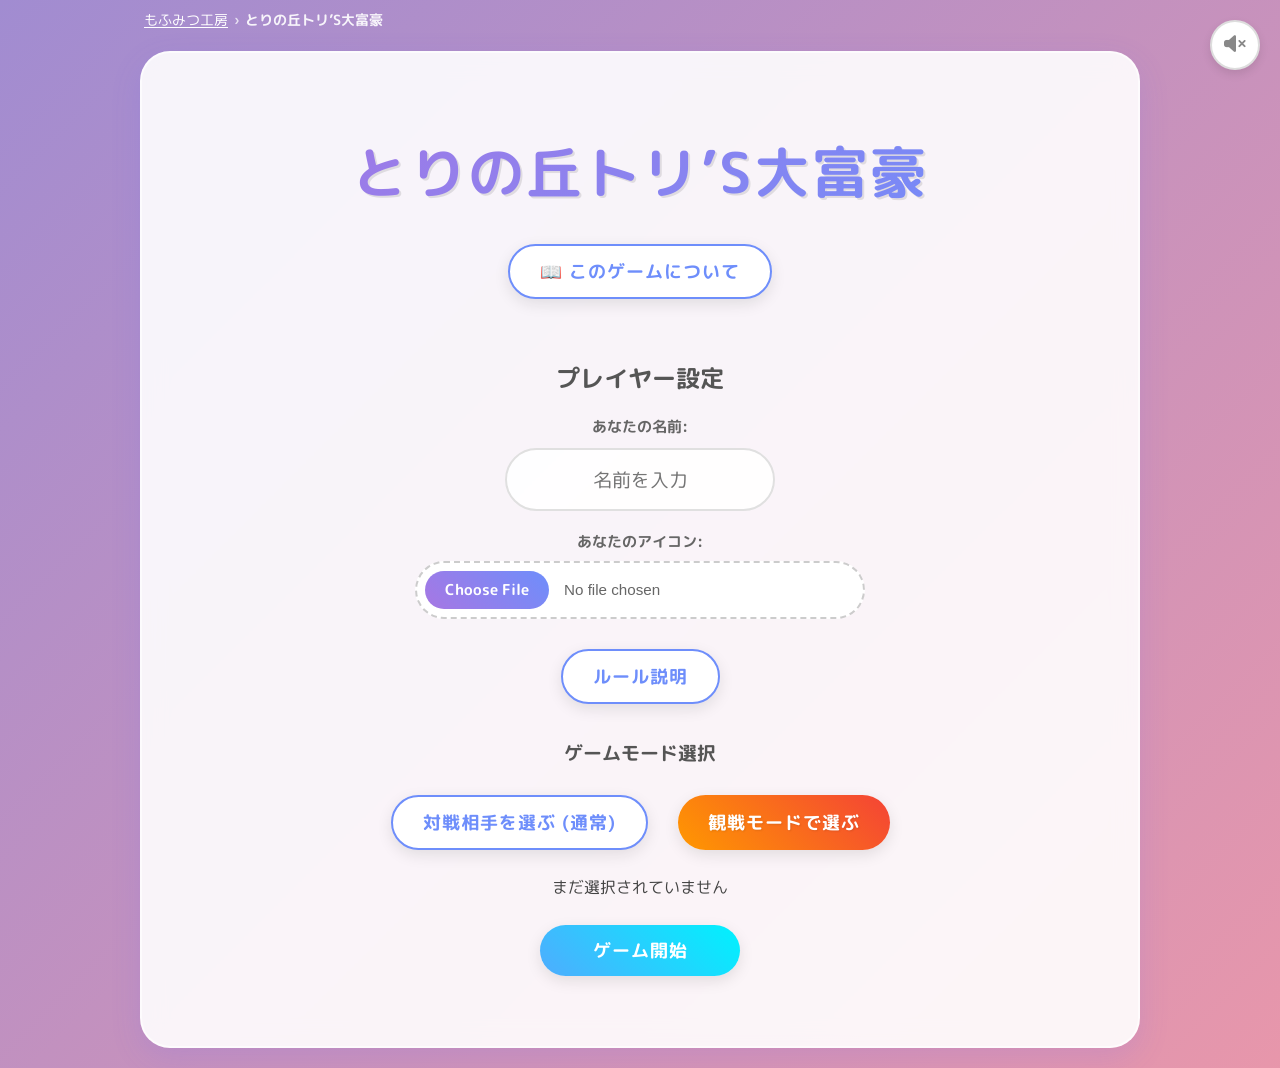
==== commit 1550e340: "Remove footer and add breadcrumb navigation" ====
--- a/index.html
+++ b/index.html
@@ -16,212 +16,99 @@
   <meta property="og:image" content="https://daifugo-mofu.vercel.app/ogp.png"><meta property="og:url" content="https://daifugo-mofu.vercel.app/"><meta property="og:type" content="website">
   <link rel="stylesheet" href="https://cdnjs.cloudflare.com/ajax/libs/font-awesome/6.4.0/css/all.min.css"><link rel="stylesheet" href="style.css">
   <style>
-    /* 長いSEOコンテンツでページ全体が上下中央に配置され、タイトルが画面外へ逃げるのを防止 */
     body { flex-direction: column; align-items: center; justify-content: flex-start; }
-
-    .game-info-btn {
-      display: block;
-      margin: 0 auto 16px;
-      background: white;
-      color: #6e8efb;
-      border: 2px solid #6e8efb;
-    }
-    .game-info-btn:hover { background: #f0f7ff; }
-
-    .seo-content {
-      width: 95%;
-      max-width: 1000px;
-      margin: 0 auto 24px;
-      padding: 28px 40px;
-      background: rgba(255,255,255,.96);
-      border-radius: 30px;
-      box-shadow: 0 10px 30px rgba(100,100,255,.15);
-      line-height: 1.9;
-    }
-    .seo-content h2 { color:#555; margin: 22px 0 10px; text-align:left; font-size:1.45rem; }
-    .seo-content p { margin: 8px 0; }
-    .seo-content ul { padding-left: 1.5em; }
+    .breadcrumb { width:95%; max-width:1000px; margin:10px auto 0; padding:0 4px; color:rgba(255,255,255,.9); font-size:.9rem; text-align:left; }
+    .breadcrumb ol { display:flex; flex-wrap:wrap; align-items:center; gap:6px; margin:0; padding:0; list-style:none; }
+    .breadcrumb li { display:inline-flex; align-items:center; }
+    .breadcrumb li + li::before { content:'›'; margin-right:6px; opacity:.8; }
+    .breadcrumb a { color:#fff; text-decoration:underline; text-underline-offset:2px; }
+    .breadcrumb [aria-current="page"] { font-weight:bold; }
+    .game-info-btn { display:block; margin:0 auto 16px; background:white; color:#6e8efb; border:2px solid #6e8efb; }
+    .game-info-btn:hover { background:#f0f7ff; }
+    .seo-content { width:95%; max-width:1000px; margin:0 auto 24px; padding:28px 40px; background:rgba(255,255,255,.96); border-radius:30px; box-shadow:0 10px 30px rgba(100,100,255,.15); line-height:1.9; }
+    .seo-content h2 { color:#555; margin:22px 0 10px; text-align:left; font-size:1.45rem; }
+    .seo-content p { margin:8px 0; }
+    .seo-content ul { padding-left:1.5em; }
     .seo-content a { color:#6e8efb; font-weight:bold; }
     .seo-link { text-align:center; margin-top:16px !important; }
-    .site-footer { padding: 0 0 30px; color:#fff; font-weight:bold; text-align:center; }
-    .site-footer a { color:#fff; text-decoration:none; }
-
-    /* このゲームについてモーダル */
-    #game-info-modal .modal-content { max-width: 760px; }
-    #game-info-modal h2 { margin-top: 10px; }
-    #game-info-modal h3 { text-align:left; margin-top: 24px; }
-    #game-info-modal p, #game-info-modal li { line-height:1.8; }
+    #game-info-modal .modal-content { max-width:760px; }
+    #game-info-modal h2 { margin-top:10px; }
+    #game-info-modal h3 { text-align:left; margin-top:24px; }
+    #game-info-modal p,#game-info-modal li { line-height:1.8; }
     #game-info-modal ul { padding-left:1.5em; }
-
-    @media (max-width: 600px) {
-      #game-container { margin-top: 12px; }
-      h1 { font-size: 2.1em; margin-top: 8px; margin-bottom: 20px; }
-      .game-info-btn { font-size: 1rem; padding: 10px 22px; }
+    @media (max-width:600px) {
+      .breadcrumb { width:calc(100% - 24px); margin-top:8px; padding:0; font-size:.82rem; }
+      #game-container { margin-top:12px; }
+      h1 { font-size:2.1em; margin-top:8px; margin-bottom:20px; }
+      .game-info-btn { font-size:1rem; padding:10px 22px; }
       .seo-content { width:calc(100% - 20px); padding:24px 18px 20px; border-radius:24px; }
       .seo-content h2 { font-size:1.18rem; line-height:1.5; overflow-wrap:anywhere; }
       .seo-content p { font-size:1rem; line-height:1.8; }
-      .site-footer { font-size:.9rem; }
     }
   </style>
 </head>
 <body>
+    <nav class="breadcrumb" aria-label="パンくずリスト">
+        <ol>
+            <li><a href="https://mofu-mitsu.github.io/index.html">もふみつ工房</a></li>
+            <li aria-current="page">とりの丘トリ’S大富豪</li>
+        </ol>
+    </nav>
     <button id="bgm-toggle" class="bgm-btn"><i class="fa-solid fa-volume-xmark"></i></button>
     <audio id="bgm-audio" src="daifugoBGM.ogg" loop preload="auto"></audio>
     <div id="game-notification"></div>
 
-    <!-- メインゲームコンテナ -->
     <div id="game-container">
         <h1>とりの丘トリ’S大富豪</h1>
         <button id="show-game-info" class="game-info-btn">📖 このゲームについて</button>
-
-        <!-- セットアップ画面 -->
         <div id="setup-screen">
             <h2>プレイヤー設定</h2>
-            <div class="input-group">
-                <label for="player-name">あなたの名前:</label>
-                <input type="text" id="player-name" placeholder="名前を入力">
-            </div>
-            <div class="input-group">
-                <label for="player-image">あなたのアイコン:</label>
-                <input type="file" id="player-image" accept="image/png, image/jpeg, image/jpg, image/gif">
-            </div>
+            <div class="input-group"><label for="player-name">あなたの名前:</label><input type="text" id="player-name" placeholder="名前を入力"></div>
+            <div class="input-group"><label for="player-image">あなたのアイコン:</label><input type="file" id="player-image" accept="image/png, image/jpeg, image/jpg, image/gif"></div>
             <button id="show-rules">ルール説明</button>
-
             <h3>ゲームモード選択</h3>
             <div style="display:flex;justify-content:center;gap:10px;flex-wrap:wrap;">
                 <button id="select-characters-btn">対戦相手を選ぶ (通常)</button>
                 <button id="spectator-mode-btn" style="background:linear-gradient(45deg,#FF9800,#F44336);">観戦モードで選ぶ</button>
             </div>
-
-            <div id="ai-character-selection" style="margin-top:15px;">
-                <p id="selection-status">まだ選択されていません</p>
-            </div>
+            <div id="ai-character-selection" style="margin-top:15px;"><p id="selection-status">まだ選択されていません</p></div>
             <button id="start-game">ゲーム開始</button>
         </div>
-
-        <!-- ゲームプレイ画面 -->
         <div id="game-screen" style="display:none;">
-            <div id="field"></div>
-            <div id="players"></div>
-            <div id="player-hand"></div>
-            <button id="skip-game-btn" style="display:none;margin:0 auto 20px;background:linear-gradient(45deg,#FFC107,#FF9800);color:white;padding:10px 30px;border-radius:50px;font-weight:bold;box-shadow:0 4px 15px rgba(255,152,0,.4);">
-                <i class="fa-solid fa-forward"></i> 残りの試合をスキップ
-            </button>
-            <div id="controls">
-                <button id="play-button">出す</button>
-                <button id="pass-button">パス</button>
-            </div>
+            <div id="field"></div><div id="players"></div><div id="player-hand"></div>
+            <button id="skip-game-btn" style="display:none;margin:0 auto 20px;background:linear-gradient(45deg,#FFC107,#FF9800);color:white;padding:10px 30px;border-radius:50px;font-weight:bold;box-shadow:0 4px 15px rgba(255,152,0,.4);"><i class="fa-solid fa-forward"></i> 残りの試合をスキップ</button>
+            <div id="controls"><button id="play-button">出す</button><button id="pass-button">パス</button></div>
         </div>
     </div>
 
-    <!-- 検索エンジン向けの簡潔な紹介文。詳細は「このゲームについて」にまとめる -->
     <section class="seo-content" aria-label="とりの丘トリ’S大富豪の紹介">
         <h2>無料で遊べる大富豪ブラウザゲーム</h2>
         <p>「とりの丘トリ’S大富豪」は、<strong>インストール不要・無料で遊べる大富豪ブラウザゲーム</strong>です。パソコンやスマートフォンのブラウザから、気軽にトランプゲームの大富豪を楽しめます。</p>
         <p>一人で遊びたいときは、個性豊かなAIキャラクターを対戦相手に選んでCPU対戦ができます。</p>
-
         <h2>AIキャラクターと1人で大富豪対戦</h2>
         <p>みりんてゃをはじめとするキャラクターの中から好きな対戦相手を選択できます。友達と予定を合わせなくても、<strong>1人でAIキャラクターと大富豪を対戦</strong>できます。</p>
-
         <h2>観戦モードも搭載</h2>
         <p>プレイヤー自身が参加せず、NPCキャラクター同士の大富豪を観戦できるモードも楽しめます。</p>
-
         <p class="seo-link"><a href="rules.html">大富豪のルールを詳しく見る →</a></p>
     </section>
 
-    <footer class="site-footer">
-        <a href="rules.html">大富豪のルール</a><span> ｜ </span><a href="https://github.com/mofu-mitsu/daifugo-mofu">GitHub</a>
-    </footer>
+    <div id="rules-modal" class="modal"><div class="modal-content"><span class="close">&times;</span><h2>ルール説明</h2><div id="rule-explanation">
+        <p>・最初に山札の52枚を、選択した人数で均等に配ります。</p><p>・ゲームは時計回りで進行し、順番にカードを出します。</p><p>・カードは同じ数字のものを1枚以上まとめて出せます。</p><p>・場のカードより強いカードのみ出せます。（革命中は強弱が逆転します）</p><p>・カードの強さは、3 &lt; 4 &lt; 5 &lt; 6 &lt; 7 &lt; 8 &lt; 9 &lt; 10 &lt; J &lt; Q &lt; K &lt; A &lt; 2 です。</p><p>・8を含むカードを出すと、場が流れてリセットされ、同じ枚数のカードが出せます。</p><p>・同じ数字を4枚出すと「革命」が発生し、カードの強弱が逆転します。</p><p>・手札をすべて出し切ると上がりとなり、順位（大富豪・富豪・貧民・大貧民）が決定します。</p>
+        <h3>【都落ち】</h3><p>・前の試合で「大富豪」だったプレイヤーが、次の試合で負けた場合、順位に関係なく自動的に「大貧民」へ落ちます。</p><h3>【献上（カード交換）】</h3><p>・試合開始時、「大貧民」は「大富豪」に最も強いカードを2枚献上します。（富豪↔貧民は1枚）</p><h3>【観戦モード】</h3><p>・プレイヤーが参加せず、NPCキャラ（みりんてゃ達）が自動対戦する試合を観戦できます。</p>
+    </div></div></div>
 
-    <!-- ルール説明モーダル -->
-    <div id="rules-modal" class="modal">
-        <div class="modal-content">
-            <span class="close">&times;</span>
-            <h2>ルール説明</h2>
-            <div id="rule-explanation">
-                <p>・最初に山札の52枚を、選択した人数で均等に配ります。</p>
-                <p>・ゲームは時計回りで進行し、順番にカードを出します。</p>
-                <p>・カードは同じ数字のものを1枚以上まとめて出せます。</p>
-                <p>・場のカードより強いカードのみ出せます。（革命中は強弱が逆転します）</p>
-                <p>・カードの強さは、3 &lt; 4 &lt; 5 &lt; 6 &lt; 7 &lt; 8 &lt; 9 &lt; 10 &lt; J &lt; Q &lt; K &lt; A &lt; 2 です。</p>
-                <p>・8を含むカードを出すと、場が流れてリセットされ、同じ枚数のカードが出せます。</p>
-                <p>・同じ数字を4枚出すと「革命」が発生し、カードの強弱が逆転します。</p>
-                <p>・手札をすべて出し切ると上がりとなり、順位（大富豪・富豪・貧民・大貧民）が決定します。</p>
-                <h3>【都落ち】</h3>
-                <p>・前の試合で「大富豪」だったプレイヤーが、次の試合で負けた場合、順位に関係なく自動的に「大貧民」へ落ちます。</p>
-                <h3>【献上（カード交換）】</h3>
-                <p>・試合開始時、「大貧民」は「大富豪」に最も強いカードを2枚献上します。（富豪↔貧民は1枚）</p>
-                <h3>【観戦モード】</h3>
-                <p>・プレイヤーが参加せず、NPCキャラ（みりんてゃ達）が自動対戦する試合を観戦できます。</p>
-            </div>
-        </div>
-    </div>
+    <div id="game-info-modal" class="modal"><div class="modal-content"><span class="close" id="close-game-info">&times;</span><h2>とりの丘トリ’S大富豪について</h2>
+        <p>このゲームは、ブラウザですぐ遊べる無料の大富豪ゲームです。アプリのインストールや会員登録は必要ありません。</p>
+        <h3>🤖 AIキャラクターと1人で対戦</h3><p>みりんてゃたちの個性豊かなAIキャラクターから対戦相手を選べます。友達を集めなくても、一人で大富豪を楽しめます。</p>
+        <h3>👀 観戦モード</h3><p>自分はゲームに参加せず、NPCキャラクター4人の自動対戦を観戦できます。キャラクター同士の掛け合いや勝負を眺めたいときにもおすすめです。</p>
+        <h3>🃏 ゲームに搭載されている主なルール</h3><ul><li>革命</li><li>8切り</li><li>都落ち</li><li>献上（カード交換）</li></ul>
+        <p>まずは名前を入力して、通常モードなら「対戦相手を選ぶ」、AI同士の対戦を見たいなら「観戦モードで選ぶ」を押してください。</p>
+    </div></div>
 
-    <!-- ゲーム紹介モーダル -->
-    <div id="game-info-modal" class="modal">
-        <div class="modal-content">
-            <span class="close" id="close-game-info">&times;</span>
-            <h2>とりの丘トリ’S大富豪について</h2>
-            <p>このゲームは、ブラウザですぐ遊べる無料の大富豪ゲームです。アプリのインストールや会員登録は必要ありません。</p>
+    <div id="character-modal" class="modal"><button id="modal-jump-btn"><i class="fa-solid fa-arrow-down"></i></button><div class="modal-content character-modal-content"><span class="close" id="close-character-modal">&times;</span><h2>キャラクターを選択</h2><div class="character-grid" id="character-grid"></div><div class="character-details" id="character-details"><h3>キャラクタープロフィール</h3><div class="character-portrait"><img id="character-portrait" src="" alt="キャラクター画像"></div><div class="character-info"><h4 id="character-name">名前: -</h4><p id="character-mbti">MBTI: -</p><p id="character-enneagram">エニアグラム: -</p><p id="character-socionics" style="display:none;">ソシオニクス: -</p><p id="character-description">説明: -</p></div></div><div class="selected-characters" id="selected-characters"><h3>選択されたキャラクター</h3><div id="selected-characters-list"></div><button id="confirm-selection" class="confirm-btn">選択を確定</button></div></div></div>
 
-            <h3>🤖 AIキャラクターと1人で対戦</h3>
-            <p>みりんてゃたちの個性豊かなAIキャラクターから対戦相手を選べます。友達を集めなくても、一人で大富豪を楽しめます。</p>
+    <div id="result-modal" class="modal"><div class="modal-content result-content"><h2>ゲーム終了！</h2><div id="result-list"></div><div class="result-buttons"><button id="next-round-button">同じメンバーで次へ</button><button id="title-button">タイトルに戻る</button></div></div></div>
 
-            <h3>👀 観戦モード</h3>
-            <p>自分はゲームに参加せず、NPCキャラクター4人の自動対戦を観戦できます。キャラクター同士の掛け合いや勝負を眺めたいときにもおすすめです。</p>
-
-            <h3>🃏 ゲームに搭載されている主なルール</h3>
-            <ul>
-                <li>革命</li>
-                <li>8切り</li>
-                <li>都落ち</li>
-                <li>献上（カード交換）</li>
-            </ul>
-
-            <p>まずは名前を入力して、通常モードなら「対戦相手を選ぶ」、AI同士の対戦を見たいなら「観戦モードで選ぶ」を押してください。</p>
-        </div>
-    </div>
-
-    <!-- キャラクター選択モーダル -->
-    <div id="character-modal" class="modal">
-        <button id="modal-jump-btn"><i class="fa-solid fa-arrow-down"></i></button>
-        <div class="modal-content character-modal-content">
-            <span class="close" id="close-character-modal">&times;</span>
-            <h2>キャラクターを選択</h2>
-            <div class="character-grid" id="character-grid"></div>
-            <div class="character-details" id="character-details">
-                <h3>キャラクタープロフィール</h3>
-                <div class="character-portrait"><img id="character-portrait" src="" alt="キャラクター画像"></div>
-                <div class="character-info">
-                    <h4 id="character-name">名前: -</h4>
-                    <p id="character-mbti">MBTI: -</p>
-                    <p id="character-enneagram">エニアグラム: -</p>
-                    <p id="character-socionics" style="display:none;">ソシオニクス: -</p>
-                    <p id="character-description">説明: -</p>
-                </div>
-            </div>
-            <div class="selected-characters" id="selected-characters">
-                <h3>選択されたキャラクター</h3>
-                <div id="selected-characters-list"></div>
-                <button id="confirm-selection" class="confirm-btn">選択を確定</button>
-            </div>
-        </div>
-    </div>
-
-    <!-- リザルト（結果発表）モーダル -->
-    <div id="result-modal" class="modal">
-        <div class="modal-content result-content">
-            <h2>ゲーム終了！</h2>
-            <div id="result-list"></div>
-            <div class="result-buttons">
-                <button id="next-round-button">同じメンバーで次へ</button>
-                <button id="title-button">タイトルに戻る</button>
-            </div>
-        </div>
-    </div>
-
-    <script src="asset/characters/character_defs.js"></script>
-    <script src="script.js"></script>
-    <script src="game-info.js"></script>
+    <script src="asset/characters/character_defs.js"></script><script src="script.js"></script><script src="game-info.js"></script>
 </body>
 </html>
